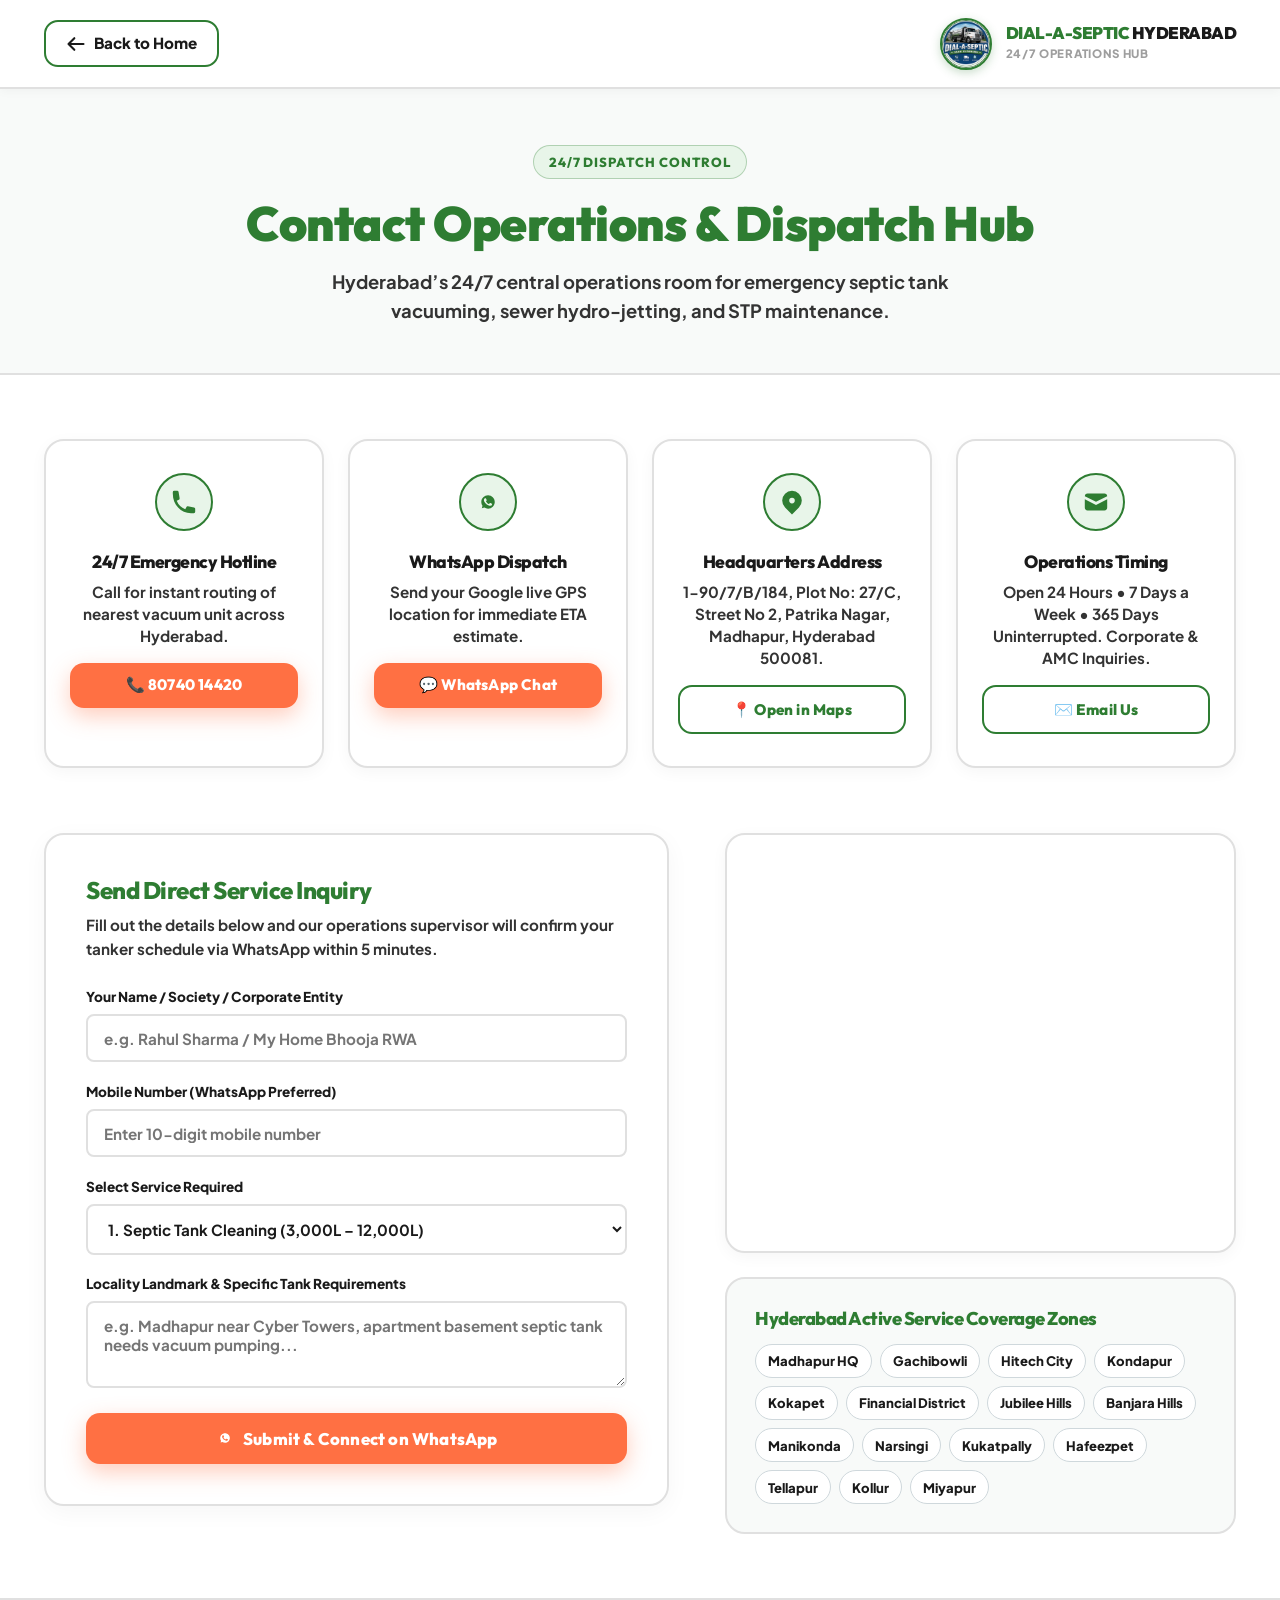
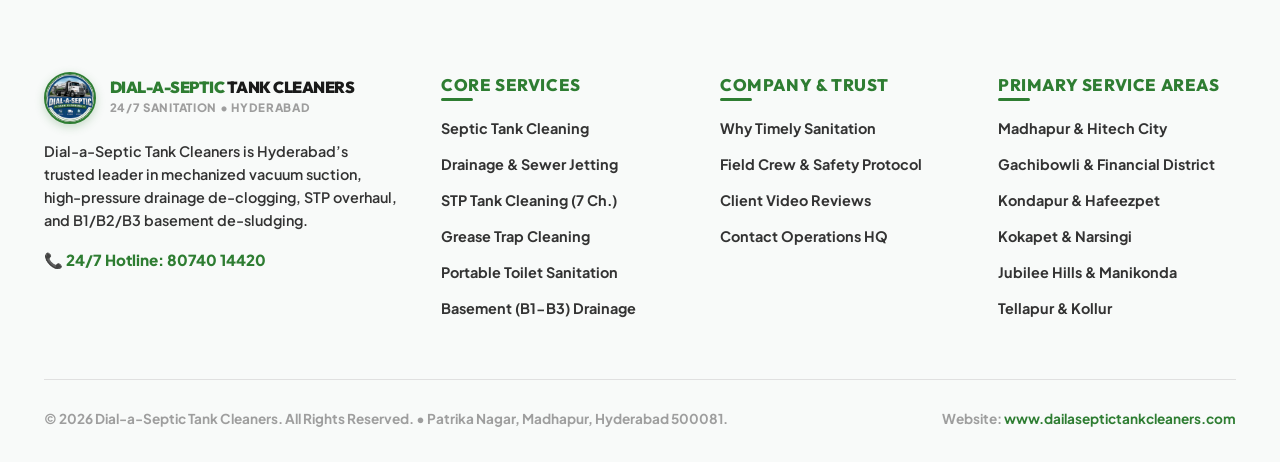
==== contact.html @ 6ccb5c6e "updated" ====
<!DOCTYPE html>
<html lang="en">

<head>
  <meta charset="UTF-8">
  <meta name="viewport" content="width=device-width, initial-scale=1.0">
  <title>Contact Us | Dial-a-Septic Tank Cleaners Hyderabad | 24/7 Emergency Dispatch</title>
  <meta name="description"
    content="Contact Dial-a-Septic Tank Cleaners 24/7 Dispatch Control in Madhapur, Hyderabad. Call 80740 14420 for immediate vacuum tanker routing within 30–45 mins.">
  <meta name="keywords"
    content="contact septic tank cleaning hyderabad, dial a septic madhapur phone, 24/7 drainage dispatch gachibowli">
  <meta name="author" content="Dial-a-Septic Tank Cleaners">

  <!-- Favicon -->
  <link rel="icon" type="image/png" href="assets/logo_web.png">

  <!-- Google Fonts: Outfit & Plus Jakarta Sans -->
  <link rel="preconnect" href="https://fonts.googleapis.com">
  <link rel="preconnect" href="https://fonts.gstatic.com" crossorigin>
  <link href="https://fonts.googleapis.com/css2?family=Outfit:wght@500;600;700;800;900&family=Plus+Jakarta+Sans:wght@500;600;700;800&display=swap" rel="stylesheet">

  <!-- CSS Stylesheet -->
  <link rel="stylesheet" href="styles.css">
</head>

<body>

  <!-- ==========================================================================
       TOP BAR WITH BACK BUTTON (NO NAVBAR)
       ========================================================================== -->
  <header class="contact-top-bar">
    <div class="contact-top-container">
      <a href="index.html" class="btn-back-home">
        <svg width="20" height="20" fill="none" stroke="currentColor" stroke-width="2.5" viewBox="0 0 24 24">
          <path stroke-linecap="round" stroke-linejoin="round" d="M10 19l-7-7m0 0l7-7m-7 7h18"></path>
        </svg>
        Back to Home
      </a>

      <a href="index.html" class="brand-logo">
        <img src="assets/logo_web.png" alt="Dial-a-Septic Logo" class="brand-logo-img">
        <div class="logo-text-col">
          <span class="logo-main-title" style="font-size: 1.05rem;">DIAL-A-SEPTIC <span>HYDERABAD</span></span>
          <span class="logo-subtitle">24/7 Operations Hub</span>
        </div>
      </a>
    </div>
  </header>

  <!-- ==========================================================================
       CONTACT HERO BANNER (Light White Clean Aesthetic - NO BLUE)
       ========================================================================== -->
  <div class="contact-hero-banner">
    <div class="container">
      <span class="section-tag">24/7 Dispatch Control</span>
      <h1 class="contact-hero-title">Contact Operations &amp; Dispatch Hub</h1>
      <p class="contact-hero-sub">
        Hyderabad’s 24/7 central operations room for emergency septic tank vacuuming, sewer hydro-jetting, and STP maintenance.
      </p>
    </div>
  </div>

  <!-- ==========================================================================
       CONTACT MAIN CONTENT (Contact Data Inside)
       ========================================================================== -->
  <main class="contact-page-content">
    <div class="container">

      <!-- 4 High-Impact Quick Cards -->
      <div class="contact-info-cards-grid reveal-stagger">
        <!-- Card 1: Phone -->
        <div class="contact-info-card reveal">
          <div class="contact-card-icon">
            <svg fill="currentColor" viewBox="0 0 20 20">
              <path
                d="M2 3a1 1 0 011-1h2.153a1 1 0 01.986.836l.74 4.435a1 1 0 01-.54 1.06l-1.548.773a11.037 11.037 0 006.105 6.105l.774-1.548a1 1 0 011.059-.54l4.435.74a1 1 0 01.836.986V17a1 1 0 01-1 1h-2C7.82 18 2 12.18 2 4V3z">
              </path>
            </svg>
          </div>
          <h3 class="contact-card-title">24/7 Emergency Hotline</h3>
          <p class="contact-card-detail">Call for instant routing of nearest vacuum unit across Hyderabad.</p>
          <a href="tel:8074014420" class="btn btn-primary" style="width: 100%; padding: 0.65rem 1rem;">
            📞 80740 14420
          </a>
        </div>

        <!-- Card 2: WhatsApp -->
        <div class="contact-info-card reveal">
          <div class="contact-card-icon">
            <svg fill="currentColor" viewBox="0 0 24 24">
              <path
                d="M12.031 6.172c-3.181 0-5.767 2.586-5.768 5.766-.001 1.298.38 2.27 1.019 3.287l-.582 2.128 2.182-.573c.978.58 1.911.928 3.145.929 3.178 0 5.767-2.587 5.768-5.766.001-3.187-2.575-5.77-5.764-5.771zm3.392 8.244c-.144.405-.837.774-1.17.824-.299.045-.677.063-1.092-.069-.252-.08-.575-.187-.988-.365-1.739-.751-2.874-2.502-2.961-2.617-.087-.116-.708-.94-.708-1.793s.448-1.273.607-1.446c.159-.173.346-.217.462-.217l.332.006c.106.005.249-.04.39.298.144.347.491 1.2.534 1.287.043.087.072.188.014.303-.058.116-.087.188-.173.289l-.26.302c-.087.087-.179.183-.077.359.101.173.45 0.742.965 1.202.662.591 1.221.774 1.394.86.173.086.275.072.376-.044.101-.116.433-.506.549-.679.116-.173.231-.145.39-.087s1.011.477 1.184.564.289.13.332.202c.044.072.044.419-.1.824z" />
            </svg>
          </div>
          <h3 class="contact-card-title">WhatsApp Dispatch</h3>
          <p class="contact-card-detail">Send your Google live GPS location for immediate ETA estimate.</p>
          <a href="https://wa.me/918074014420?text=Hello%20Dial-a-Septic!%20I%20need%20immediate%20tanker%20service." target="_blank" class="btn btn-whatsapp" style="width: 100%; padding: 0.65rem 1rem;">
            💬 WhatsApp Chat
          </a>
        </div>

        <!-- Card 3: Address -->
        <div class="contact-info-card reveal">
          <div class="contact-card-icon">
            <svg fill="currentColor" viewBox="0 0 20 20">
              <path fill-rule="evenodd"
                d="M5.05 4.05a7 7 0 119.9 9.9L10 18.9l-4.95-4.95a7 7 0 010-9.9zM10 11a2 2 0 100-4 2 2 0 000 4z"
                clip-rule="evenodd"></path>
            </svg>
          </div>
          <h3 class="contact-card-title">Headquarters Address</h3>
          <p class="contact-card-detail">
            1-90/7/B/184, Plot No: 27/C, Street No 2, Patrika Nagar, Madhapur, Hyderabad 500081.
          </p>
          <a href="https://maps.google.com/?q=Patrika+Nagar+Madhapur+Hyderabad" target="_blank" class="btn btn-outline" style="width: 100%; padding: 0.65rem 1rem;">
            📍 Open in Maps
          </a>
        </div>

        <!-- Card 4: Email & Hours -->
        <div class="contact-info-card reveal">
          <div class="contact-card-icon">
            <svg fill="currentColor" viewBox="0 0 20 20">
              <path d="M2.003 5.884L10 9.882l7.997-3.998A2 2 0 0016 4H4a2 2 0 00-1.997 1.884z"></path>
              <path d="M18 8.118l-8 4-8-4V14a2 2 0 002 2h12a2 2 0 002-2V8.118z"></path>
            </svg>
          </div>
          <h3 class="contact-card-title">Operations Timing</h3>
          <p class="contact-card-detail">
            Open 24 Hours • 7 Days a Week • 365 Days Uninterrupted. Corporate &amp; AMC Inquiries.
          </p>
          <a href="mailto:dailaseptictankcleaners@gmail.com" class="btn btn-outline" style="width: 100%; padding: 0.65rem 1rem;">
            ✉️ Email Us
          </a>
        </div>
      </div>

      <!-- Main Form & Map Grid -->
      <div class="contact-main-grid">
        <!-- Inquiry Form -->
        <div class="contact-form-card reveal-left">
          <h3>Send Direct Service Inquiry</h3>
          <p>Fill out the details below and our operations supervisor will confirm your tanker schedule via WhatsApp within 5 minutes.</p>

          <form id="mainContactForm">
            <div class="form-group">
              <label class="form-label" for="contactName">Your Name / Society / Corporate Entity</label>
              <input type="text" class="form-control" id="contactName" placeholder="e.g. Rahul Sharma / My Home Bhooja RWA" required>
            </div>

            <div class="form-group">
              <label class="form-label" for="contactPhone">Mobile Number (WhatsApp Preferred)</label>
              <input type="tel" class="form-control" id="contactPhone" placeholder="Enter 10-digit mobile number" pattern="[0-9]{10}" required>
            </div>

            <div class="form-group">
              <label class="form-label" for="contactService">Select Service Required</label>
              <select class="form-select" id="contactService" required>
                <option value="Septic Tank Cleaning">1. Septic Tank Cleaning (3,000L – 12,000L)</option>
                <option value="Drainage Cleaning">2. Drainage Cleaning &amp; 250-Bar Sewer Jetting</option>
                <option value="STP Tank Cleaning">3. STP Tank Cleaning (7 Chambers Inspection)</option>
                <option value="Grease Trap Cleaning">4. Grease Trap &amp; Commercial Kitchen Drain</option>
                <option value="Portable Toilet Cleaning">5. Portable Toilet Sanitation</option>
                <option value="Basement Drainage Cleaning">6. Basement Drainage (B1/B2/B3 Low Clearance)</option>
              </select>
            </div>

            <div class="form-group">
              <label class="form-label" for="contactNotes">Locality Landmark &amp; Specific Tank Requirements</label>
              <textarea class="form-control" id="contactNotes" rows="3" placeholder="e.g. Madhapur near Cyber Towers, apartment basement septic tank needs vacuum pumping..."></textarea>
            </div>

            <button type="submit" class="btn btn-whatsapp" style="width: 100%; padding: 0.95rem; font-size: 1.05rem;">
              <svg width="20" height="20" fill="currentColor" viewBox="0 0 24 24">
                <path
                  d="M12.031 6.172c-3.181 0-5.767 2.586-5.768 5.766-.001 1.298.38 2.27 1.019 3.287l-.582 2.128 2.182-.573c.978.58 1.911.928 3.145.929 3.178 0 5.767-2.587 5.768-5.766.001-3.187-2.575-5.77-5.764-5.771zm3.392 8.244c-.144.405-.837.774-1.17.824-.299.045-.677.063-1.092-.069-.252-.08-.575-.187-.988-.365-1.739-.751-2.874-2.502-2.961-2.617-.087-.116-.708-.94-.708-1.793s.448-1.273.607-1.446c.159-.173.346-.217.462-.217l.332.006c.106.005.249-.04.39.298.144.347.491 1.2.534 1.287.043.087.072.188.014.303-.058.116-.087.188-.173.289l-.26.302c-.087.087-.179.183-.077.359.101.173.45 0.742.965 1.202.662.591 1.221.774 1.394.86.173.086.275.072.376-.044.101-.116.433-.506.549-.679.116-.173.231-.145.39-.087s1.011.477 1.184.564.289.13.332.202c.044.072.044.419-.1.824z" />
              </svg>
              Submit &amp; Connect on WhatsApp
            </button>
          </form>
        </div>

        <!-- Location Map & Active Coverage Zones -->
        <div class="reveal-right">
          <div class="map-container">
            <iframe
              src="https://www.google.com/maps/embed?pb=!1m18!1m12!1m3!1d15224.97500588636!2d78.37525381831885!3d17.447983699042217!2m3!1f0!2f0!3f0!3m2!1i1024!2i768!4f13.1!3m3!1m2!1s0x3bcb93dc8c5d69df%3A0x19688ebb55786148!2sPatrika%20Nagar%2C%20Madhapur%2C%20Telangana%20500081!5e0!3m2!1sen!2sin!4v1700000000000!5m2!1sen!2sin"
              width="100%" height="100%" style="border:0;" allowfullscreen="" loading="lazy" referrerpolicy="no-referrer-when-downgrade">
            </iframe>
          </div>

          <div class="service-zones-card">
            <h4>Hyderabad Active Service Coverage Zones</h4>
            <div class="zones-pills">
              <span class="zone-pill">Madhapur HQ</span>
              <span class="zone-pill">Gachibowli</span>
              <span class="zone-pill">Hitech City</span>
              <span class="zone-pill">Kondapur</span>
              <span class="zone-pill">Kokapet</span>
              <span class="zone-pill">Financial District</span>
              <span class="zone-pill">Jubilee Hills</span>
              <span class="zone-pill">Banjara Hills</span>
              <span class="zone-pill">Manikonda</span>
              <span class="zone-pill">Narsingi</span>
              <span class="zone-pill">Kukatpally</span>
              <span class="zone-pill">Hafeezpet</span>
              <span class="zone-pill">Tellapur</span>
              <span class="zone-pill">Kollur</span>
              <span class="zone-pill">Miyapur</span>
            </div>
          </div>
        </div>
      </div>

    </div>
  </main>

  <!-- ==========================================================================
       SITE FOOTER (Light White Aesthetic)
       ========================================================================== -->
  <footer class="site-footer">
    <div class="container">
      <div class="footer-grid reveal-stagger">
        <div class="footer-brand reveal">
          <div class="brand-logo">
            <img src="assets/logo_web.png" alt="Dial-a-Septic Logo" class="brand-logo-img">
            <div class="logo-text-col">
              <span class="logo-main-title" style="font-size: 1rem;">DIAL-A-SEPTIC <span>TANK CLEANERS</span></span>
              <span class="logo-subtitle">24/7 Sanitation • Hyderabad</span>
            </div>
          </div>
          <p>
            Dial-a-Septic Tank Cleaners is Hyderabad’s trusted leader in mechanized vacuum suction, high-pressure drainage de-clogging, STP overhaul, and B1/B2/B3 basement de-sludging.
          </p>
          <div style="font-size: 0.95rem; color: var(--primary-brand); font-weight: 800; margin-top: 0.75rem;">
            📞 24/7 Hotline: 80740 14420
          </div>
        </div>

        <div class="footer-col reveal">
          <h5>Core Services</h5>
          <ul class="footer-links">
            <li><a href="services.html">Septic Tank Cleaning</a></li>
            <li><a href="services.html">Drainage &amp; Sewer Jetting</a></li>
            <li><a href="services.html">STP Tank Cleaning (7 Ch.)</a></li>
            <li><a href="services.html">Grease Trap Cleaning</a></li>
            <li><a href="services.html">Portable Toilet Sanitation</a></li>
            <li><a href="services.html">Basement (B1-B3) Drainage</a></li>
          </ul>
        </div>

        <div class="footer-col reveal">
          <h5>Company &amp; Trust</h5>
          <ul class="footer-links">
            <li><a href="index.html#history">Why Timely Sanitation</a></li>
            <li><a href="index.html#about">Field Crew &amp; Safety Protocol</a></li>
            <li><a href="index.html#reviews">Client Video Reviews</a></li>
            <li><a href="contact.html">Contact Operations HQ</a></li>
          </ul>
        </div>

        <div class="footer-col reveal">
          <h5>Primary Service Areas</h5>
          <ul class="footer-links">
            <li><a href="contact.html">Madhapur &amp; Hitech City</a></li>
            <li><a href="contact.html">Gachibowli &amp; Financial District</a></li>
            <li><a href="contact.html">Kondapur &amp; Hafeezpet</a></li>
            <li><a href="contact.html">Kokapet &amp; Narsingi</a></li>
            <li><a href="contact.html">Jubilee Hills &amp; Manikonda</a></li>
            <li><a href="contact.html">Tellapur &amp; Kollur</a></li>
          </ul>
        </div>
      </div>

      <div class="footer-bottom">
        <div>
          © 2026 Dial-a-Septic Tank Cleaners. All Rights Reserved. • Patrika Nagar, Madhapur, Hyderabad 500081.
        </div>
        <div>
          Website: <a href="https://www.dailaseptictankcleaners.com"
            style="color: var(--primary-brand);">www.dailaseptictankcleaners.com</a>
        </div>
      </div>
    </div>
  </footer>

  <!-- Javascript -->
  <script src="app.js"></script>
</body>

</html>
---- styles.css ----
/* ==========================================================================
   DIAL-A-SEPTIC TANK CLEANERS - DESIGN SYSTEM & STYLESHEET
   Clean Light White Palette:
     Primary Brand:     #2E7D32 (Logo, headers, active accents)
     Clean Background:  #FFFFFF / #F8FAF9 (Page, navbar, cards, footer)
     Accent Highlight:  #FF7043 (Buttons, CTAs, action triggers)
     Supporting Neutral:#9E9E9E / #E0E0E0 (Borders, subtle labels)
     Text Dark:         #1A1A1A / #333333 (Ultra-crisp bold body text)
   Typography: Outfit (Headings & Accents) + Plus Jakarta Sans (Body & UI)
   Aesthetic: Ultra-Crisp, Modern Clean Light White, High-Impact Sanitation
   ========================================================================== */

@import url('https://fonts.googleapis.com/css2?family=Outfit:wght@500;600;700;800;900&family=Plus+Jakarta+Sans:wght@500;600;700;800&display=swap');

:root {
  /* Core Clean Light Palette - NO BLUES */
  --primary-brand: #2E7D32;
  /* Logo, headers, strong brand green */
  --primary-brand-dark: #1b5e20;
  --primary-brand-light: #E8F5E9;
  /* Light green tint for badges */

  --accent-highlight: #FF7043;
  /* Buttons, CTAs, highlight badges */
  --accent-highlight-hover: #F4511E;
  --accent-shadow: rgba(255, 112, 67, 0.35);

  --clean-bg: #FFFFFF;
  /* Page background */
  --clean-bg-soft: #F8FAF9;
  /* Soft section background */
  --clean-bg-subtle: #F1F5F2;
  /* Light neutral alternating section */
  --clean-card-bg: #FFFFFF;

  --neutral-border: #E0E0E0;
  /* Clean light borders */
  --supporting-neutral: #9E9E9E;
  /* Subtle labels, metadata */
  --neutral-dark: #1A1A1A;
  /* Crisp bold text */
  --neutral-medium: #333333;
  /* Secondary bold text */

  /* Fallback aliases - remapped away from blues */
  --navy-950: #FFFFFF;
  --navy-900: #F8FAF9;
  --navy-850: #FFFFFF;
  --navy-800: #F1F5F2;
  --navy-700: #E0E0E0;

  --cyan-400: #2E7D32;
  --cyan-500: #1b5e20;
  --cyan-bright: #2E7D32;

  --blue-500: #2E7D32;
  --blue-600: #1b5e20;
  --blue-glow: rgba(46, 125, 50, 0.15);

  --green-500: #2E7D32;
  --green-glow: rgba(46, 125, 50, 0.2);

  --amber-400: #FF7043;
  --amber-500: #F4511E;
  --amber-glow: rgba(255, 112, 67, 0.25);

  --slate-50: #1A1A1A;
  --slate-100: #1A1A1A;
  --slate-200: #333333;
  --slate-300: #424242;
  --slate-400: #616161;
  --slate-500: #9E9E9E;

  --white: #FFFFFF;
  --glass-bg: #FFFFFF;
  --glass-border: #E0E0E0;

  /* Typography - Premium Engineered Pairing */
  --font-heading: 'Outfit', -apple-system, BlinkMacSystemFont, 'Segoe UI', Roboto, sans-serif;
  --font-body: 'Plus Jakarta Sans', -apple-system, BlinkMacSystemFont, 'Segoe UI', Roboto, sans-serif;

  /* Layout */
  --max-width: 1240px;
  --radius-sm: 8px;
  --radius-md: 14px;
  --radius-lg: 20px;
  --radius-full: 9999px;

  /* Shadows */
  --shadow-sm: 0 4px 12px rgba(0, 0, 0, 0.05);
  --shadow-md: 0 8px 24px rgba(0, 0, 0, 0.07);
  --shadow-lg: 0 16px 40px rgba(0, 0, 0, 0.09);
  --shadow-accent: 0 8px 22px rgba(255, 112, 67, 0.35);
}

/* Global Reset */
*,
*::before,
*::after {
  box-sizing: border-box;
  margin: 0;
  padding: 0;
}

html {
  scroll-behavior: smooth;
  font-size: 16px;
}

body {
  font-family: var(--font-body);
  background-color: var(--clean-bg);
  color: var(--neutral-dark);
  line-height: 1.6;
  font-weight: 700;
  /* Bold text everywhere */
  overflow-x: hidden;
  -webkit-font-smoothing: antialiased;
}

/* Typography Defaults */
h1,
h2,
h3,
h4,
h5,
h6 {
  font-family: var(--font-heading);
  color: var(--primary-brand);
  line-height: 1.25;
  font-weight: 800;
  /* Strong bold headers */
  letter-spacing: -0.5px;
}

p {
  color: var(--neutral-medium);
  font-weight: 600;
  margin-bottom: 1rem;
}

strong,
b {
  font-weight: 800;
  color: var(--neutral-dark);
}

a {
  text-decoration: none;
  color: inherit;
  transition: all 0.2s ease;
}

button,
input,
select,
textarea {
  font-family: var(--font-body);
  border: none;
  outline: none;
}

button {
  cursor: pointer;
}

img {
  max-width: 100%;
  height: auto;
  display: block;
}

/* Container */
.container {
  width: 100%;
  max-width: var(--max-width);
  margin: 0 auto;
  padding: 0 1.5rem;
}

/* Section Header Typography */
.section-head {
  text-align: center;
  max-width: 750px;
  margin: 0 auto 3rem auto;
}

.section-tag {
  display: inline-block;
  font-family: var(--font-heading);
  font-size: 0.82rem;
  font-weight: 800;
  color: var(--primary-brand);
  background: var(--primary-brand-light);
  border: 1px solid rgba(46, 125, 50, 0.3);
  padding: 0.35rem 0.95rem;
  border-radius: var(--radius-full);
  text-transform: uppercase;
  letter-spacing: 0.85px;
  margin-bottom: 0.85rem;
}

.section-title {
  font-size: clamp(1.85rem, 3.5vw, 2.6rem);
  font-weight: 900;
  color: var(--primary-brand);
  margin-bottom: 0.75rem;
  line-height: 1.2;
}

.section-subtitle {
  font-size: 1.05rem;
  font-weight: 700;
  color: var(--neutral-medium);
  line-height: 1.5;
}

/* Section Dividers */
.section-divider {
  width: 100%;
  height: 2px;
  background: linear-gradient(90deg, transparent 0%, #E0E0E0 50%, transparent 100%);
  margin: 0 auto;
}

/* ==========================================================================
   NAVIGATION BAR (Light White Clean Aesthetic - NO BLUE)
   ========================================================================== */
.header-nav {
  position: sticky;
  top: 0;
  z-index: 1000;
  background: #FFFFFF;
  border-bottom: 2px solid var(--neutral-border);
  box-shadow: 0 2px 14px rgba(0, 0, 0, 0.05);
  transition: all 0.3s ease;
}

.header-nav.scrolled {
  background: #FFFFFF;
  box-shadow: 0 6px 20px rgba(0, 0, 0, 0.08);
}

.nav-container {
  display: flex;
  justify-content: space-between;
  align-items: center;
  padding: 0.85rem 1.5rem;
  max-width: var(--max-width);
  margin: 0 auto;
}

.brand-logo {
  display: flex;
  align-items: center;
  gap: 0.85rem;
  text-decoration: none;
}

.brand-logo-img {
  width: 52px;
  height: 52px;
  border-radius: 50%;
  object-fit: cover;
  box-shadow: 0 3px 10px rgba(46, 125, 50, 0.25);
  border: 2px solid var(--primary-brand);
  background: #FFFFFF;
  flex-shrink: 0;
  transition: transform 0.25s ease, box-shadow 0.25s ease;
}

.brand-logo:hover .brand-logo-img {
  transform: scale(1.06);
  box-shadow: 0 6px 16px rgba(46, 125, 50, 0.35);
}

.logo-icon-wrap {
  width: 44px;
  height: 44px;
  background: var(--primary-brand);
  border-radius: var(--radius-md);
  display: flex;
  align-items: center;
  justify-content: center;
  box-shadow: 0 4px 12px rgba(46, 125, 50, 0.3);
  flex-shrink: 0;
}

.logo-icon-wrap svg {
  width: 24px;
  height: 24px;
  color: #FFFFFF;
}

.logo-text-col {
  display: flex;
  flex-direction: column;
}

.logo-main-title {
  font-family: var(--font-heading);
  font-size: 1.15rem;
  font-weight: 900;
  letter-spacing: -0.5px;
  color: var(--primary-brand);
  line-height: 1.1;
}

.logo-main-title span {
  color: var(--neutral-dark);
}

.logo-subtitle {
  font-size: 0.72rem;
  color: var(--supporting-neutral);
  letter-spacing: 0.7px;
  text-transform: uppercase;
  font-weight: 800;
  margin-top: 2px;
}

.nav-menu {
  display: flex;
  align-items: center;
  gap: 1.5rem;
  list-style: none;
}

.nav-item a {
  color: var(--neutral-dark);
  font-weight: 800;
  font-size: 0.95rem;
  padding: 0.45rem 0.75rem;
  border-radius: var(--radius-sm);
  transition: all 0.2s ease;
}

.nav-item a:hover {
  color: var(--primary-brand);
  background: var(--primary-brand-light);
}

.nav-actions {
  display: flex;
  align-items: center;
  gap: 0.85rem;
}

.btn-nav-contact {
  background: var(--primary-brand);
  color: #FFFFFF !important;
  font-weight: 800;
  font-size: 0.88rem;
  padding: 0.55rem 1.1rem;
  border-radius: var(--radius-sm);
  border: none;
  transition: all 0.2s ease;
  box-shadow: 0 4px 12px rgba(46, 125, 50, 0.25);
}

.btn-nav-contact:hover {
  background: var(--primary-brand-dark);
  transform: translateY(-1px);
}

.mobile-toggle {
  display: none;
  background: transparent;
  color: var(--neutral-dark);
  padding: 0.5rem;
  border-radius: var(--radius-sm);
}

.mobile-toggle svg {
  width: 28px;
  height: 28px;
}

/* ==========================================================================
   BUTTONS & CTAs (Accent Highlight #FF7043)
   ========================================================================== */
.btn {
  display: inline-flex;
  align-items: center;
  justify-content: center;
  gap: 0.5rem;
  padding: 0.75rem 1.4rem;
  font-family: var(--font-heading);
  font-weight: 800;
  font-size: 0.95rem;
  letter-spacing: 0.2px;
  border-radius: var(--radius-md);
  transition: all 0.25s cubic-bezier(0.16, 1, 0.3, 1);
  text-align: center;
  cursor: pointer;
}

.btn-primary,
.btn-accent {
  background: var(--accent-highlight);
  color: #FFFFFF;
  box-shadow: var(--shadow-accent);
  border: none;
}

.btn-primary:hover,
.btn-accent:hover {
  background: var(--accent-highlight-hover);
  transform: translateY(-2px);
  box-shadow: 0 10px 25px rgba(255, 112, 67, 0.5);
  color: #FFFFFF;
}

.btn-whatsapp {
  background: var(--accent-highlight);
  color: #FFFFFF;
  box-shadow: var(--shadow-accent);
}

.btn-whatsapp:hover {
  background: var(--accent-highlight-hover);
  transform: translateY(-2px);
  box-shadow: 0 10px 25px rgba(255, 112, 67, 0.5);
  color: #FFFFFF;
}

.btn-outline {
  background: #FFFFFF;
  border: 2px solid var(--primary-brand);
  color: var(--primary-brand);
  font-weight: 800;
}

.btn-outline:hover {
  background: var(--primary-brand);
  color: #FFFFFF;
  transform: translateY(-2px);
}

.btn-outline-white {
  background: rgba(255, 255, 255, 0.92);
  border: 2px solid var(--primary-brand);
  color: var(--primary-brand);
  font-weight: 800;
  box-shadow: 0 4px 14px rgba(0, 0, 0, 0.08);
}

.btn-outline-white:hover {
  background: var(--primary-brand);
  color: #FFFFFF;
  transform: translateY(-2px);
}

/* ==========================================================================
   HERO SECTION (20s Video Background with Crisp Light White Contrast - NO BLUE)
   ========================================================================== */
.hero-video-section {
  position: relative;
  min-height: 85vh;
  display: flex;
  align-items: center;
  justify-content: center;
  overflow: hidden;
  background-color: #F8FAF9;
}

.hero-video-bg-wrap {
  position: absolute;
  top: 0;
  left: 0;
  width: 100%;
  height: 100%;
  z-index: 1;
  overflow: hidden;
}

.hero-video-bg-wrap video {
  width: 100%;
  height: 100%;
  object-fit: cover;
  object-position: center;
  filter: brightness(0.85) contrast(1.1);
}

.hero-video-overlay {
  position: absolute;
  top: 0;
  left: 0;
  width: 100%;
  height: 100%;
  background: linear-gradient(180deg, rgba(0, 0, 0, 0.35) 0%, rgba(0, 0, 0, 0.55) 100%);
  z-index: 2;
}

.hero-video-content {
  position: relative;
  z-index: 3;
  width: 100%;
  max-width: 950px;
  margin: 0 auto;
  text-align: center;
  padding: 4.5rem 1.5rem;
  color: #FFFFFF;
}

.hero-video-title {
  font-size: clamp(2.2rem, 5vw, 3.8rem);
  font-weight: 900;
  line-height: 1.15;
  color: #FFFFFF;
  margin-bottom: 1.25rem;
  text-shadow: 0 3px 14px rgba(0, 0, 0, 0.85);
}

.hero-video-title .brand-highlight {
  color: #4ade80;
  display: block;
  text-shadow: 0 3px 14px rgba(0, 0, 0, 0.85);
}

.hero-video-lead {
  font-size: clamp(1.1rem, 2vw, 1.35rem);
  font-weight: 700;
  color: #F9FAFB;
  max-width: 780px;
  margin: 0 auto 2.25rem auto;
  line-height: 1.5;
  text-shadow: 0 2px 10px rgba(0, 0, 0, 0.85);
}

.hero-features-grid {
  display: grid;
  grid-template-columns: repeat(2, 1fr);
  gap: 0.95rem;
  max-width: 820px;
  margin: 0 auto 2.25rem auto;
  width: 100%;
}

@media (max-width: 680px) {
  .hero-features-grid {
    grid-template-columns: 1fr;
  }
}

.hero-feature-card {
  background: rgba(15, 25, 20, 0.72);
  border: 1.5px solid rgba(255, 255, 255, 0.22);
  border-radius: 12px;
  padding: 0.8rem 1.35rem;
  display: flex;
  align-items: center;
  gap: 0.9rem;
  backdrop-filter: blur(10px);
  -webkit-backdrop-filter: blur(10px);
  box-shadow: 0 4px 18px rgba(0, 0, 0, 0.4);
  transition: transform 0.25s ease, border-color 0.25s ease;
}

.hero-feature-card:hover {
  transform: translateY(-2px);
  border-color: rgba(74, 222, 128, 0.6);
}

.hero-feature-icon {
  width: 32px;
  height: 32px;
  border-radius: 50%;
  border: 1.5px solid #4ADE80;
  display: flex;
  align-items: center;
  justify-content: center;
  color: #4ADE80;
  flex-shrink: 0;
  font-size: 0.9rem;
}

.hero-feature-text {
  color: #FFFFFF;
  font-size: 1rem;
  font-weight: 700;
  letter-spacing: 0.2px;
}

.hero-video-actions {
  display: flex;
  flex-wrap: wrap;
  justify-content: center;
  gap: 1.15rem;
  align-items: center;
}

.btn-hero-call {
  display: inline-flex;
  align-items: center;
  justify-content: center;
  gap: 0.6rem;
  padding: 0.95rem 1.85rem;
  background: #FF6B35;
  color: #FFFFFF;
  border-radius: 10px;
  font-family: var(--font-heading);
  font-size: 1.05rem;
  font-weight: 800;
  letter-spacing: 0.2px;
  box-shadow: 0 6px 20px rgba(255, 107, 53, 0.45);
  transition: all 0.25s cubic-bezier(0.16, 1, 0.3, 1);
  text-decoration: none;
  border: none;
}

.btn-hero-call:hover {
  background: #E85924;
  transform: translateY(-3px);
  box-shadow: 0 10px 25px rgba(255, 107, 53, 0.6);
  color: #FFFFFF;
}

.btn-hero-services {
  display: inline-flex;
  align-items: center;
  justify-content: center;
  gap: 0.5rem;
  padding: 0.95rem 1.85rem;
  background: #2E7D32;
  color: #FFFFFF;
  border-radius: 10px;
  font-family: var(--font-heading);
  font-size: 1.05rem;
  font-weight: 800;
  letter-spacing: 0.2px;
  border: 2px solid #4ADE80;
  box-shadow: 0 6px 20px rgba(46, 125, 50, 0.4);
  transition: all 0.25s cubic-bezier(0.16, 1, 0.3, 1);
  text-decoration: none;
}

.btn-hero-services:hover {
  background: #1B5E20;
  border-color: #6EE7B7;
  transform: translateY(-3px);
  box-shadow: 0 10px 25px rgba(46, 125, 50, 0.6);
  color: #FFFFFF;
}

.btn-hero-services:hover {
  background: #F4FBF4;
  color: #143A18;
  transform: translateY(-3px);
  box-shadow: 0 10px 25px rgba(0, 0, 0, 0.3);
}

/* ==========================================================================
   STATS BAR (Clean Background with Bold Data)
   ========================================================================== */
.stats-section {
  background: #FFFFFF;
  border-bottom: 2px solid var(--neutral-border);
  padding: 2.75rem 0;
}

.stats-grid {
  display: grid;
  grid-template-columns: repeat(4, 1fr);
  gap: 2rem;
}

.stat-box {
  text-align: center;
  border-right: 2px solid var(--neutral-border);
  padding: 0.5rem 1rem;
}

.stat-box:last-child {
  border-right: none;
}

.stat-number {
  font-family: var(--font-heading);
  font-size: clamp(2rem, 3.5vw, 2.75rem);
  font-weight: 900;
  color: var(--primary-brand);
  line-height: 1.1;
  margin-bottom: 0.35rem;
}

.stat-label {
  font-size: 1rem;
  font-weight: 800;
  color: var(--neutral-dark);
  margin-bottom: 0.25rem;
}

.stat-sub {
  font-size: 0.85rem;
  font-weight: 700;
  color: var(--supporting-neutral);
}

/* ==========================================================================
   SERVICES SECTION (3-Column Vertical Cards Matching Screenshot with Clean Light White Palette)
   ========================================================================== */
.services-section {
  padding: 5rem 0;
  background: var(--clean-bg-soft);
  position: relative;
  border-bottom: 2px solid var(--neutral-border);
}

.services-grid {
  display: grid;
  grid-template-columns: repeat(3, 1fr);
  gap: 2rem;
}

.service-card {
  background: #FFFFFF;
  border: 2px solid var(--neutral-border);
  border-radius: var(--radius-lg);
  overflow: hidden;
  box-shadow: 0 4px 16px rgba(0, 0, 0, 0.05);
  display: flex;
  flex-direction: column;
  transition: transform 0.3s ease, box-shadow 0.3s ease, border-color 0.3s ease;
}

.service-card:hover {
  transform: translateY(-6px);
  box-shadow: 0 14px 32px rgba(46, 125, 50, 0.14);
  border-color: var(--primary-brand);
}

.service-card-media {
  position: relative;
  width: 100%;
  height: 215px;
  overflow: hidden;
  background: #F1F5F2;
}

.service-card-media img {
  width: 100%;
  height: 100%;
  object-fit: cover;
  transition: transform 0.4s ease;
}

.service-card:hover .service-card-media img {
  transform: scale(1.05);
}

.service-card-badge {
  position: absolute;
  bottom: 12px;
  left: 12px;
  background: rgba(0, 0, 0, 0.78);
  color: #FFFFFF;
  border: 1.5px solid rgba(74, 222, 128, 0.7);
  padding: 0.35rem 0.85rem;
  border-radius: var(--radius-full);
  font-size: 0.8rem;
  font-weight: 800;
  letter-spacing: 0.3px;
  backdrop-filter: blur(8px);
  box-shadow: 0 2px 8px rgba(0, 0, 0, 0.35);
}

.service-card-body {
  padding: 1.5rem;
  display: flex;
  flex-direction: column;
  flex-grow: 1;
}

.service-card-top-row {
  display: flex;
  align-items: center;
  justify-content: space-between;
  margin-bottom: 0.9rem;
}

.service-card-icon-box {
  width: 44px;
  height: 44px;
  border-radius: var(--radius-md);
  background: var(--primary-brand-light);
  color: var(--primary-brand);
  border: 1.5px solid rgba(46, 125, 50, 0.3);
  display: flex;
  align-items: center;
  justify-content: center;
  font-size: 1.25rem;
  flex-shrink: 0;
}

.service-card-num {
  font-family: var(--font-heading);
  font-size: 1.5rem;
  font-weight: 900;
  color: #D1D5DB;
  letter-spacing: -0.5px;
}

.service-card-title {
  font-family: var(--font-heading);
  font-size: 1.25rem;
  font-weight: 800;
  color: var(--neutral-dark);
  margin-bottom: 0.65rem;
  line-height: 1.3;
  min-height: 2.85rem;
}

.service-card-desc {
  font-size: 0.92rem;
  color: var(--neutral-medium);
  font-weight: 600;
  line-height: 1.55;
  margin-bottom: 1.25rem;
}

.service-card-points {
  list-style: none;
  padding: 0;
  margin: 0 0 1.5rem 0;
  display: flex;
  flex-direction: column;
  gap: 0.65rem;
  flex-grow: 1;
}

.service-card-point {
  display: flex;
  align-items: flex-start;
  gap: 0.55rem;
  font-size: 0.88rem;
  color: var(--neutral-dark);
  font-weight: 700;
  line-height: 1.45;
}

.service-card-point svg {
  width: 16px;
  height: 16px;
  color: var(--primary-brand);
  flex-shrink: 0;
  margin-top: 2px;
}

.service-card-btn {
  width: 100%;
  display: inline-flex;
  align-items: center;
  justify-content: center;
  gap: 0.5rem;
  padding: 0.8rem 1.2rem;
  background: var(--primary-brand);
  color: #FFFFFF;
  border-radius: var(--radius-md);
  font-family: var(--font-heading);
  font-size: 0.95rem;
  font-weight: 800;
  letter-spacing: 0.2px;
  box-shadow: 0 4px 14px rgba(46, 125, 50, 0.25);
  transition: all 0.25s ease;
  margin-top: auto;
  text-decoration: none;
}

.service-card-btn:hover {
  background: var(--primary-brand-dark);
  transform: translateY(-2px);
  box-shadow: 0 6px 18px rgba(46, 125, 50, 0.4);
}

@media (max-width: 1024px) {
  .services-grid {
    grid-template-columns: repeat(2, 1fr);
  }
}

@media (max-width: 768px) {
  .services-grid {
    grid-template-columns: 1fr;
  }
}

.services-horizontal-list {
  display: flex;
  flex-direction: column;
  gap: 2rem;
  max-width: 1100px;
  margin: 0 auto;
}

.service-horizontal-card {
  display: flex;
  background: #FFFFFF;
  border: 2px solid var(--neutral-border);
  border-radius: var(--radius-lg);
  overflow: hidden;
  box-shadow: 0 4px 16px rgba(0, 0, 0, 0.04);
  transition: all 0.3s ease;
  position: relative;
  align-items: stretch;
}

.service-horizontal-card:hover {
  border-color: var(--primary-brand);
  transform: translateY(-3px);
  box-shadow: 0 12px 28px rgba(46, 125, 50, 0.12);
}

/* EXACT 4:3 Image Ratio for All Service Cards Matching Service 2 */
.service-h-img {
  position: relative;
  width: 38%;
  min-width: 320px;
  max-width: 420px;
  aspect-ratio: 4 / 3;
  overflow: hidden;
  background: #F3F4F6;
  flex-shrink: 0;
}

.service-h-img img {
  width: 100%;
  height: 100%;
  object-fit: cover;
  object-position: center;
  display: block;
  transition: transform 0.4s ease;
}

.service-horizontal-card:hover .service-h-img img {
  transform: scale(1.05);
}

.service-h-badge {
  position: absolute;
  top: 1rem;
  left: 1rem;
  background: #FFFFFF;
  color: var(--primary-brand);
  font-size: 0.8rem;
  font-weight: 800;
  padding: 0.4rem 0.85rem;
  border-radius: var(--radius-full);
  border: 2px solid var(--primary-brand);
  box-shadow: 0 2px 8px rgba(0, 0, 0, 0.12);
  z-index: 2;
}

.service-h-content {
  width: 62%;
  padding: 1.75rem 2rem;
  display: flex;
  flex-direction: column;
  justify-content: space-between;
}

.service-h-header {
  display: flex;
  justify-content: space-between;
  align-items: flex-start;
  gap: 1rem;
  margin-bottom: 0.5rem;
}

.service-h-title {
  font-size: 1.35rem;
  font-weight: 900;
  color: var(--primary-brand);
  margin-bottom: 0.35rem;
}

.service-h-num {
  font-size: 1.1rem;
  font-weight: 900;
  color: var(--primary-brand);
  background: var(--primary-brand-light);
  border: 1px solid rgba(46, 125, 50, 0.25);
  width: 40px;
  height: 40px;
  border-radius: 50%;
  display: flex;
  align-items: center;
  justify-content: center;
  flex-shrink: 0;
}

.service-h-desc {
  font-size: 0.96rem;
  font-weight: 700;
  color: var(--neutral-medium);
  margin-bottom: 1.15rem;
  line-height: 1.5;
}

.service-h-pills {
  display: flex;
  flex-wrap: wrap;
  gap: 0.5rem;
  margin-bottom: 1.25rem;
}

.service-h-pill {
  display: inline-flex;
  align-items: center;
  gap: 0.4rem;
  background: var(--clean-bg-soft);
  border: 1.5px solid #CFD8DC;
  color: var(--neutral-dark);
  font-size: 0.85rem;
  font-weight: 800;
  padding: 0.4rem 0.8rem;
  border-radius: var(--radius-sm);
}

.service-h-pill strong {
  color: var(--primary-brand);
}

.service-h-footer {
  display: flex;
  justify-content: space-between;
  align-items: center;
  padding-top: 1.15rem;
  border-top: 2px solid #ECEFF1;
  margin-top: auto;
  gap: 1rem;
  flex-wrap: wrap;
}

.service-h-price-wrap {
  display: flex;
  flex-direction: column;
}

.service-h-price-label {
  font-size: 0.75rem;
  font-weight: 800;
  color: var(--supporting-neutral);
  text-transform: uppercase;
  letter-spacing: 0.5px;
}

.service-h-price-val {
  font-size: 1.3rem;
  font-weight: 900;
  color: var(--primary-brand);
}

.service-h-btn {
  background: var(--accent-highlight) !important;
  color: #FFFFFF !important;
  font-weight: 800 !important;
  padding: 0.7rem 1.5rem;
  font-size: 0.95rem;
  border-radius: var(--radius-md);
  box-shadow: 0 4px 14px var(--accent-shadow);
  text-decoration: none;
  display: inline-flex;
  align-items: center;
  gap: 0.5rem;
  transition: all 0.2s ease;
}

.service-h-btn:hover {
  background: var(--accent-highlight-hover) !important;
  transform: translateY(-2px);
  box-shadow: 0 8px 22px rgba(255, 112, 67, 0.55);
}

/* ==========================================================================
   WHY SEPTIC TANK & DRAIN CLEANING IS ESSENTIAL (Website Design System)
   ========================================================================== */
.history-section {
  padding: 5.5rem 0;
  background: var(--clean-bg);
  position: relative;
  border-top: 2px solid var(--neutral-border);
}

.why-essential-grid {
  display: grid;
  grid-template-columns: 1.05fr 0.95fr;
  gap: 2rem;
  align-items: stretch;
  max-width: 1100px;
  margin: 0 auto;
}

.why-card-features {
  background: #FFFFFF;
  border: 2px solid var(--neutral-border);
  border-radius: var(--radius-lg);
  padding: 2.25rem;
  display: flex;
  flex-direction: column;
  justify-content: space-between;
  gap: 1.25rem;
  box-shadow: 0 4px 16px rgba(0, 0, 0, 0.05);
  transition: border-color 0.3s ease, box-shadow 0.3s ease;
}

.why-card-features:hover {
  border-color: var(--primary-brand);
  box-shadow: 0 10px 26px rgba(46, 125, 50, 0.1);
}

.why-feature-row {
  display: flex;
  align-items: center;
  gap: 1.25rem;
  padding-bottom: 1.15rem;
  border-bottom: 1px solid #F1F5F2;
  transition: transform 0.2s ease;
}

.why-feature-row:last-child {
  padding-bottom: 0;
  border-bottom: none;
}

.why-feature-icon-wrap {
  width: 50px;
  height: 50px;
  border-radius: var(--radius-md);
  background: var(--primary-brand-light);
  border: 1.5px solid rgba(46, 125, 50, 0.25);
  display: flex;
  align-items: center;
  justify-content: center;
  flex-shrink: 0;
  color: var(--primary-brand);
  transition: transform 0.25s ease, background-color 0.25s ease;
}

.why-feature-row:hover .why-feature-icon-wrap {
  transform: scale(1.08);
  background: #DCF0DE;
}

.why-feature-content h4 {
  font-family: var(--font-heading);
  font-size: 1.18rem;
  font-weight: 800;
  color: var(--neutral-dark);
  margin-bottom: 0.25rem;
  line-height: 1.3;
}

.why-feature-content p {
  font-family: var(--font-body);
  font-size: 0.94rem;
  font-weight: 600;
  color: var(--neutral-medium);
  line-height: 1.45;
  margin: 0;
}

.why-visual-card {
  background: #FFFFFF;
  border: 2px solid var(--neutral-border);
  border-radius: var(--radius-lg);
  overflow: hidden;
  display: flex;
  flex-direction: column;
  box-shadow: 0 4px 16px rgba(0, 0, 0, 0.05);
  transition: transform 0.3s ease, box-shadow 0.3s ease, border-color 0.3s ease;
}

.why-visual-card:hover {
  transform: translateY(-4px);
  box-shadow: 0 14px 30px rgba(46, 125, 50, 0.12);
  border-color: var(--primary-brand);
}

.why-img-box {
  position: relative;
  width: 100%;
  height: 330px;
  overflow: hidden;
  background: var(--clean-bg-subtle);
}

.why-img-box img {
  width: 100%;
  height: 100%;
  object-fit: cover;
  object-position: center 60%;
  transition: transform 0.4s ease;
}

.why-visual-card:hover .why-img-box img {
  transform: scale(1.04);
}

.why-visual-caption {
  padding: 1.4rem 1.75rem;
  background: #FFFFFF;
  margin-top: auto;
  border-top: 1px solid #F1F5F2;
}

.why-visual-caption h4 {
  font-family: var(--font-heading);
  font-size: 1.25rem;
  font-weight: 800;
  color: var(--neutral-dark);
  margin-bottom: 0.25rem;
  line-height: 1.3;
}

.why-visual-caption p {
  font-family: var(--font-body);
  font-size: 0.95rem;
  font-weight: 700;
  color: var(--primary-brand);
  margin: 0;
}

@media (max-width: 860px) {
  .why-essential-grid {
    grid-template-columns: 1fr;
    max-width: 550px;
    margin: 0 auto;
  }

  .why-card-features {
    padding: 1.75rem 1.5rem;
  }

  .why-img-box {
    height: 280px;
  }
}

/* ==========================================================================
   ABOUT / TEAM CONTAINERS
   ========================================================================== */
.about-team-section {
  padding: 5rem 0;
  background: var(--clean-bg-soft);
  border-top: 1px solid var(--neutral-border);
}

.team-container-grid {
  display: grid;
  grid-template-columns: 1fr 1fr;
  gap: 2.5rem;
}

.team-html-container {
  background: #FFFFFF;
  border: 2px solid var(--neutral-border);
  border-radius: var(--radius-lg);
  overflow: hidden;
  box-shadow: 0 4px 16px rgba(0, 0, 0, 0.04);
  transition: all 0.3s ease;
}

.team-html-container:hover {
  border-color: var(--primary-brand);
  transform: translateY(-4px);
  box-shadow: 0 12px 28px rgba(46, 125, 50, 0.12);
}

.team-photo-wrap {
  width: 100%;
  height: 260px;
  position: relative;
  overflow: hidden;
}

.team-photo-wrap img {
  width: 100%;
  height: 100%;
  object-fit: cover;
}

.team-role-tag {
  position: absolute;
  bottom: 12px;
  left: 14px;
  background: #FFFFFF;
  color: var(--primary-brand);
  font-size: 0.8rem;
  font-weight: 800;
  padding: 0.35rem 0.85rem;
  border-radius: var(--radius-full);
  border: 2px solid var(--primary-brand);
}

.team-body {
  padding: 1.75rem 2rem;
}

.team-title {
  font-size: 1.3rem;
  font-weight: 800;
  color: var(--primary-brand);
  margin-bottom: 0.25rem;
}

.team-subtitle {
  font-size: 0.85rem;
  font-weight: 800;
  color: var(--supporting-neutral);
  margin-bottom: 1rem;
}

.team-desc {
  font-size: 0.95rem;
  font-weight: 600;
  color: var(--neutral-medium);
  margin-bottom: 1.25rem;
  line-height: 1.5;
}

.team-checklist {
  list-style: none;
}

.team-checklist li {
  display: flex;
  align-items: center;
  gap: 0.6rem;
  font-size: 0.9rem;
  font-weight: 700;
  color: var(--neutral-dark);
  margin-bottom: 0.6rem;
}

.team-checklist li svg {
  width: 18px;
  height: 18px;
  color: var(--primary-brand);
  flex-shrink: 0;
}

/* ==========================================================================
   CLIENT REVIEWS / TESTIMONIALS
   ========================================================================== */
.video-reviews-section {
  padding: 5rem 0;
  background: #FFFFFF;
  border-top: 1px solid var(--neutral-border);
}

.video-reviews-grid {
  display: grid;
  grid-template-columns: repeat(3, 1fr);
  gap: 2rem;
}

.video-review-card {
  background: #FFFFFF;
  border: 2px solid var(--neutral-border);
  border-radius: var(--radius-lg);
  overflow: hidden;
  box-shadow: 0 4px 16px rgba(0, 0, 0, 0.04);
  transition: all 0.3s ease;
  display: flex;
  flex-direction: column;
}

.video-review-card:hover {
  border-color: var(--primary-brand);
  transform: translateY(-4px);
  box-shadow: 0 12px 28px rgba(46, 125, 50, 0.15);
}

.video-clip-container {
  position: relative;
  width: 100%;
  height: 220px;
  background: #000;
}

.video-clip-container video {
  width: 100%;
  height: 100%;
  object-fit: cover;
}

.video-clip-container video::-webkit-media-controls-volume-slider,
.video-clip-container video::-webkit-media-controls-mute-button {
  display: none !important;
}

.video-review-body {
  padding: 1.5rem;
  display: flex;
  flex-direction: column;
  flex-grow: 1;
}

.review-stars-row {
  display: flex;
  align-items: center;
  justify-content: space-between;
  margin-bottom: 0.85rem;
}

.review-stars {
  color: #FFA000;
  font-size: 1.15rem;
  letter-spacing: 2px;
}

.review-verified-tag {
  font-size: 0.75rem;
  font-weight: 800;
  color: var(--primary-brand);
  background: var(--primary-brand-light);
  border: 1px solid rgba(46, 125, 50, 0.3);
  padding: 0.2rem 0.6rem;
  border-radius: var(--radius-full);
}

.review-text {
  font-size: 0.92rem;
  font-weight: 600;
  color: var(--neutral-medium);
  line-height: 1.55;
  margin-bottom: 1.25rem;
  flex-grow: 1;
}

.review-author-wrap {
  display: flex;
  align-items: center;
  gap: 0.75rem;
  padding-top: 1rem;
  border-top: 1px solid #ECEFF1;
}

.review-author-avatar {
  width: 42px;
  height: 42px;
  border-radius: 50%;
  background: var(--primary-brand);
  color: #FFFFFF;
  font-weight: 800;
  display: flex;
  align-items: center;
  justify-content: center;
}

.review-author-info h5 {
  font-size: 0.95rem;
  font-weight: 800;
  color: var(--neutral-dark);
  margin-bottom: 2px;
}

.review-author-info p {
  font-size: 0.8rem;
  font-weight: 700;
  color: var(--supporting-neutral);
  margin-bottom: 0;
}

/* ==========================================================================
   IMMEDIATE ACTION BOOKING CTA SECTION (Light White Aesthetic - NO BLUE)
   ========================================================================== */
.booking-cta-section {
  padding: 5.5rem 0;
  background: var(--clean-bg-soft);
  border-top: 2px solid var(--neutral-border);
  position: relative;
}

.booking-cta-grid {
  display: grid;
  grid-template-columns: 1.15fr 0.85fr;
  gap: 3.5rem;
  align-items: center;
  max-width: 1100px;
  margin: 0 auto;
}

.booking-cta-info h2 {
  font-size: clamp(2rem, 4vw, 2.75rem);
  font-weight: 900;
  color: var(--primary-brand);
  margin-bottom: 1rem;
  line-height: 1.2;
}

.booking-cta-info p {
  font-size: 1.1rem;
  font-weight: 700;
  color: var(--neutral-medium);
  margin-bottom: 1.75rem;
  line-height: 1.5;
}

.booking-hotline-banner {
  background: #FFFFFF;
  border: 2px solid var(--primary-brand);
  border-radius: var(--radius-md);
  padding: 1.25rem 1.5rem;
  display: flex;
  align-items: center;
  justify-content: space-between;
  margin-bottom: 1.5rem;
  box-shadow: 0 4px 15px rgba(46, 125, 50, 0.12);
}

.hotline-label {
  font-size: 0.82rem;
  font-weight: 800;
  color: var(--supporting-neutral);
  text-transform: uppercase;
}

.hotline-number {
  font-size: 1.45rem;
  font-weight: 900;
  color: var(--primary-brand);
}

/* Dispatch Form Card */
.dispatch-card {
  background: #FFFFFF;
  border: 2px solid var(--neutral-border);
  border-radius: var(--radius-lg);
  padding: 2.25rem;
  box-shadow: 0 10px 30px rgba(0, 0, 0, 0.06);
}

.dispatch-card-header {
  margin-bottom: 1.5rem;
}

.dispatch-card-badge {
  display: inline-block;
  background: rgba(255, 112, 67, 0.12);
  border: 1px solid var(--accent-highlight);
  color: var(--accent-highlight);
  font-size: 0.78rem;
  font-weight: 800;
  padding: 0.3rem 0.75rem;
  border-radius: var(--radius-full);
  margin-bottom: 0.5rem;
  text-transform: uppercase;
}

.dispatch-card-title {
  font-size: 1.45rem;
  font-weight: 900;
  color: var(--primary-brand);
  margin-bottom: 0.35rem;
}

.form-group {
  margin-bottom: 1.15rem;
}

.form-label {
  display: block;
  font-size: 0.85rem;
  font-weight: 800;
  color: var(--neutral-dark);
  margin-bottom: 0.4rem;
}

.form-control,
.form-select {
  width: 100%;
  padding: 0.8rem 1rem;
  font-family: var(--font-body);
  font-size: 0.95rem;
  font-weight: 700;
  color: var(--neutral-dark);
  background: #FFFFFF;
  border: 2px solid var(--neutral-border);
  border-radius: var(--radius-sm);
  transition: all 0.2s ease;
}

.form-control:focus,
.form-select:focus {
  border-color: var(--primary-brand);
  outline: none;
  box-shadow: 0 0 0 3px rgba(46, 125, 50, 0.15);
}

.dispatch-card-meta {
  display: flex;
  justify-content: space-between;
  margin-top: 1rem;
  font-size: 0.82rem;
  font-weight: 700;
  color: var(--supporting-neutral);
}

/* ==========================================================================
   DEDICATED CONTACT PAGE STYLES (No Navbar - Just Top Bar with Back Button)
   ========================================================================== */
.contact-top-bar,
.services-top-bar {
  background: #FFFFFF;
  border-bottom: 2px solid var(--neutral-border);
  padding: 1.1rem 0;
  position: sticky;
  top: 0;
  z-index: 1000;
  box-shadow: 0 2px 10px rgba(0, 0, 0, 0.04);
}

.contact-top-container,
.services-top-container {
  display: flex;
  justify-content: space-between;
  align-items: center;
  max-width: var(--max-width);
  margin: 0 auto;
  padding: 0 1.5rem;
}

.btn-back-home {
  display: inline-flex;
  align-items: center;
  gap: 0.5rem;
  background: #FFFFFF;
  color: var(--neutral-dark);
  font-weight: 800;
  font-size: 0.95rem;
  padding: 0.6rem 1.25rem;
  border: 2px solid var(--primary-brand);
  border-radius: var(--radius-md);
  transition: all 0.2s ease;
}

.btn-back-home:hover {
  background: var(--primary-brand);
  color: #FFFFFF;
  transform: translateX(-3px);
}

.contact-hero-banner,
.services-hero-banner {
  background: var(--clean-bg-soft);
  padding: 3.5rem 0 3rem 0;
  color: var(--neutral-dark);
  text-align: center;
  border-bottom: 2px solid var(--neutral-border);
}

.contact-hero-title,
.services-hero-title {
  font-size: clamp(2rem, 4.5vw, 3rem);
  font-weight: 900;
  color: var(--primary-brand);
  margin-bottom: 0.85rem;
}

.contact-hero-sub,
.services-hero-sub {
  font-size: 1.15rem;
  font-weight: 700;
  color: var(--neutral-medium);
  max-width: 680px;
  margin: 0 auto;
}

.contact-page-content {
  padding: 4rem 0;
  background: var(--clean-bg);
}

.contact-info-cards-grid {
  display: grid;
  grid-template-columns: repeat(4, 1fr);
  gap: 1.5rem;
  margin-bottom: 4rem;
}

.contact-info-card {
  background: #FFFFFF;
  border: 2px solid var(--neutral-border);
  border-radius: var(--radius-lg);
  padding: 2rem 1.5rem;
  text-align: center;
  box-shadow: 0 4px 16px rgba(0, 0, 0, 0.04);
  transition: all 0.25s ease;
}

.contact-info-card:hover {
  border-color: var(--primary-brand);
  transform: translateY(-4px);
  box-shadow: 0 12px 25px rgba(46, 125, 50, 0.12);
}

.contact-card-icon {
  width: 58px;
  height: 58px;
  background: var(--primary-brand-light);
  color: var(--primary-brand);
  border: 2px solid var(--primary-brand);
  border-radius: 50%;
  display: flex;
  align-items: center;
  justify-content: center;
  margin: 0 auto 1.25rem auto;
}

.contact-card-icon svg {
  width: 28px;
  height: 28px;
}

.contact-card-title {
  font-size: 1.1rem;
  font-weight: 800;
  color: var(--neutral-dark);
  margin-bottom: 0.5rem;
}

.contact-card-detail {
  font-size: 0.95rem;
  font-weight: 700;
  color: var(--neutral-medium);
  margin-bottom: 1rem;
  line-height: 1.45;
}

.contact-main-grid {
  display: grid;
  grid-template-columns: 1.1fr 0.9fr;
  gap: 3.5rem;
  align-items: start;
}

.contact-form-card {
  background: #FFFFFF;
  border: 2px solid var(--neutral-border);
  border-radius: var(--radius-lg);
  padding: 2.5rem;
  box-shadow: 0 6px 24px rgba(0, 0, 0, 0.04);
}

.contact-form-card h3 {
  font-size: 1.5rem;
  font-weight: 800;
  color: var(--primary-brand);
  margin-bottom: 0.5rem;
}

.contact-form-card p {
  font-size: 0.95rem;
  font-weight: 700;
  color: var(--neutral-medium);
  margin-bottom: 1.5rem;
}

.map-container {
  width: 100%;
  height: 420px;
  border-radius: var(--radius-lg);
  overflow: hidden;
  border: 2px solid var(--neutral-border);
  box-shadow: 0 4px 16px rgba(0, 0, 0, 0.04);
}

.map-container iframe {
  width: 100%;
  height: 100%;
  border: none;
}

.service-zones-card {
  background: var(--clean-bg-soft);
  border: 2px solid var(--neutral-border);
  border-radius: var(--radius-lg);
  padding: 1.75rem;
  margin-top: 1.5rem;
}

.service-zones-card h4 {
  font-size: 1.15rem;
  font-weight: 800;
  color: var(--primary-brand);
  margin-bottom: 0.85rem;
}

.zones-pills {
  display: flex;
  flex-wrap: wrap;
  gap: 0.5rem;
}

.zone-pill {
  background: #FFFFFF;
  border: 1.5px solid #CFD8DC;
  color: var(--neutral-dark);
  font-size: 0.82rem;
  font-weight: 800;
  padding: 0.35rem 0.75rem;
  border-radius: var(--radius-full);
}

/* ==========================================================================
   FOOTER (Light White Clean Aesthetic - NO BLUE)
   ========================================================================== */
.site-footer {
  background: var(--clean-bg-soft);
  color: var(--neutral-dark);
  border-top: 2px solid var(--neutral-border);
  padding: 4.5rem 0 2rem 0;
}

.footer-grid {
  display: grid;
  grid-template-columns: 1.5fr 1fr 1fr 1fr;
  gap: 2.5rem;
  margin-bottom: 3rem;
}

.footer-brand p {
  font-size: 0.9rem;
  font-weight: 600;
  color: var(--neutral-medium);
  margin-top: 1rem;
  line-height: 1.6;
}

.footer-col h5 {
  font-size: 1.05rem;
  font-weight: 800;
  color: var(--primary-brand);
  margin-bottom: 1.25rem;
  text-transform: uppercase;
  letter-spacing: 0.6px;
  position: relative;
  display: inline-block;
}

.footer-col h5::after {
  content: '';
  position: absolute;
  bottom: -6px;
  left: 0;
  width: 32px;
  height: 3px;
  background: var(--primary-brand);
  border-radius: 2px;
}

.footer-links {
  list-style: none;
}

.footer-links li {
  margin-bottom: 0.65rem;
}

.footer-links a {
  font-size: 0.9rem;
  font-weight: 700;
  color: var(--neutral-medium);
  transition: all 0.2s ease;
}

.footer-links a:hover {
  color: var(--primary-brand);
  padding-left: 5px;
}

.footer-bottom {
  border-top: 1px solid var(--neutral-border);
  padding-top: 1.75rem;
  display: flex;
  justify-content: space-between;
  align-items: center;
  flex-wrap: wrap;
  gap: 1rem;
  font-size: 0.85rem;
  font-weight: 700;
  color: var(--supporting-neutral);
}

.nav-item.mobile-only {
  display: none;
}

/* ==========================================================================
   STICKY FLOATING MOBILE EMERGENCY BAR (Disabled as per user request)
   ========================================================================== */
.sticky-mobile-bar {
  display: none !important;
  position: fixed;
  bottom: 0;
  left: 0;
  right: 0;
  background: #FFFFFF;
  border-top: 2px solid var(--primary-brand);
  padding: 0.65rem 1rem;
  z-index: 999;
  box-shadow: 0 -4px 18px rgba(0, 0, 0, 0.1);
}

.mobile-bar-actions {
  display: flex;
  gap: 0.75rem;
  max-width: 500px;
  margin: 0 auto;
}

.mobile-bar-btn {
  flex: 1;
  display: inline-flex;
  align-items: center;
  justify-content: center;
  gap: 0.45rem;
  padding: 0.75rem;
  font-weight: 800;
  font-size: 0.9rem;
  border-radius: var(--radius-md);
  text-decoration: none;
}

/* High-Performance Scroll Reveals */
.reveal {
  opacity: 0;
  transform: translateY(24px);
  transition: opacity 0.5s cubic-bezier(0.16, 1, 0.3, 1), transform 0.5s cubic-bezier(0.16, 1, 0.3, 1);
  will-change: opacity, transform;
}

.reveal-left {
  opacity: 0;
  transform: translateX(-28px);
  transition: opacity 0.55s cubic-bezier(0.16, 1, 0.3, 1), transform 0.55s cubic-bezier(0.16, 1, 0.3, 1);
  will-change: opacity, transform;
}

.reveal-right {
  opacity: 0;
  transform: translateX(28px);
  transition: opacity 0.55s cubic-bezier(0.16, 1, 0.3, 1), transform 0.55s cubic-bezier(0.16, 1, 0.3, 1);
  will-change: opacity, transform;
}

.reveal-scale {
  opacity: 0;
  transform: scale(0.92);
  transition: opacity 0.5s cubic-bezier(0.16, 1, 0.3, 1), transform 0.5s cubic-bezier(0.16, 1, 0.3, 1);
  will-change: opacity, transform;
}

.revealed {
  opacity: 1 !important;
  transform: translate(0, 0) scale(1) !important;
}

/* ==========================================================================
   RESPONSIVE MEDIA QUERIES
   ========================================================================== */
@media (max-width: 1024px) {
  .stats-grid {
    grid-template-columns: repeat(2, 1fr);
  }

  .stat-box:nth-child(2) {
    border-right: none;
  }

  .stat-box {
    border-bottom: 2px solid var(--neutral-border);
    padding-bottom: 1.5rem;
  }

  .stat-box:nth-child(3),
  .stat-box:nth-child(4) {
    border-bottom: none;
  }

  .video-reviews-grid {
    grid-template-columns: 1fr;
    max-width: 550px;
    margin: 0 auto;
  }

  .footer-grid {
    grid-template-columns: 1fr 1fr;
  }

  .contact-info-cards-grid {
    grid-template-columns: repeat(2, 1fr);
  }
}

@media (max-width: 820px) {
  .service-horizontal-card {
    flex-direction: column;
  }

  .service-h-img {
    width: 100%;
    min-width: 100%;
    max-width: 100%;
    aspect-ratio: 4 / 3;
    height: auto;
  }

  .service-h-content {
    width: 100%;
    padding: 1.5rem;
  }

  .history-grid,
  .team-container-grid,
  .booking-cta-grid,
  .contact-main-grid {
    grid-template-columns: 1fr;
    gap: 2.5rem;
  }

  .history-img-box {
    height: 280px;
  }
}

@media (max-width: 768px) {
  .nav-menu {
    position: fixed;
    top: 70px;
    left: 0;
    right: 0;
    background: #FFFFFF;
    flex-direction: column;
    padding: 2rem 1.5rem;
    gap: 1.25rem;
    border-bottom: 2px solid var(--neutral-border);
    transform: translateY(-120%);
    transition: transform 0.3s ease;
    box-shadow: 0 10px 25px rgba(0, 0, 0, 0.1);
  }

  .nav-menu.open {
    transform: translateY(0);
  }

  .mobile-toggle {
    display: block;
  }

  .nav-actions,
  .btn-nav-contact {
    display: none !important;
  }

  .nav-item.mobile-only {
    display: block;
  }

  .sticky-mobile-bar {
    display: none !important;
  }

  body {
    padding-bottom: 0 !important;
  }

  .hero-video-section {
    min-height: auto;
    padding: 3rem 0 3.5rem;
  }

  .hero-video-content {
    padding: 2.5rem 1rem;
  }

  .hero-video-title {
    font-size: clamp(1.8rem, 6vw, 2.8rem);
  }

  .hero-video-title .brand-highlight {
    font-size: clamp(1.5rem, 5.2vw, 2.4rem);
  }

  .hero-features-grid {
    grid-template-columns: 1fr;
    max-width: 440px;
    gap: 0.75rem;
    margin-bottom: 2rem;
  }

  .hero-feature-card {
    padding: 0.75rem 1.1rem;
    gap: 0.75rem;
  }

  .hero-feature-text {
    font-size: 0.95rem;
    white-space: normal;
  }

  .services-section {
    padding: 3.5rem 0;
  }

  .services-grid {
    grid-template-columns: 1fr;
    max-width: 460px;
    margin: 0 auto;
    gap: 1.75rem;
  }

  .service-card-media {
    height: auto;
    aspect-ratio: 16 / 10;
    min-height: 180px;
  }

  .service-card-body {
    padding: 1.25rem;
  }

  .quick-dispatch-form {
    grid-template-columns: 1fr;
  }

  .quick-dispatch-header {
    flex-direction: column;
    align-items: flex-start;
  }

  .stats-grid {
    grid-template-columns: 1fr;
  }

  .stat-box {
    border-right: none;
    border-bottom: 1.5px solid var(--neutral-border);
    padding: 1.25rem 0;
  }

  .stat-box:last-child {
    border-bottom: none;
  }

  .footer-grid {
    grid-template-columns: 1fr;
    gap: 2rem;
  }

  .contact-info-cards-grid {
    grid-template-columns: 1fr;
  }
}

@media (max-width: 520px) {
  .hero-video-actions {
    flex-direction: column;
    width: 100%;
    max-width: 340px;
    margin: 0 auto;
    gap: 0.75rem;
  }

  .btn-hero-call,
  .btn-hero-services {
    width: 100%;
    text-align: center;
    justify-content: center;
    padding: 0.85rem 1.25rem;
    font-size: 1rem;
    min-height: 48px;
  }

  .hero-feature-text {
    font-size: 0.9rem;
  }

  .container {
    padding: 0 1rem;
  }

  .section-head h2,
  .section-header h2 {
    font-size: 1.6rem;
  }

  .history-content h2 {
    font-size: 1.6rem;
  }
}

@media (max-width: 375px) {
  .brand-logo-img {
    width: 36px;
    height: 36px;
  }

  .logo-main-title {
    font-size: 0.95rem;
  }

  .logo-subtitle {
    font-size: 0.68rem;
  }

  .hero-feature-card {
    padding: 0.65rem 0.85rem;
  }

  .hero-feature-text {
    font-size: 0.85rem;
  }
}
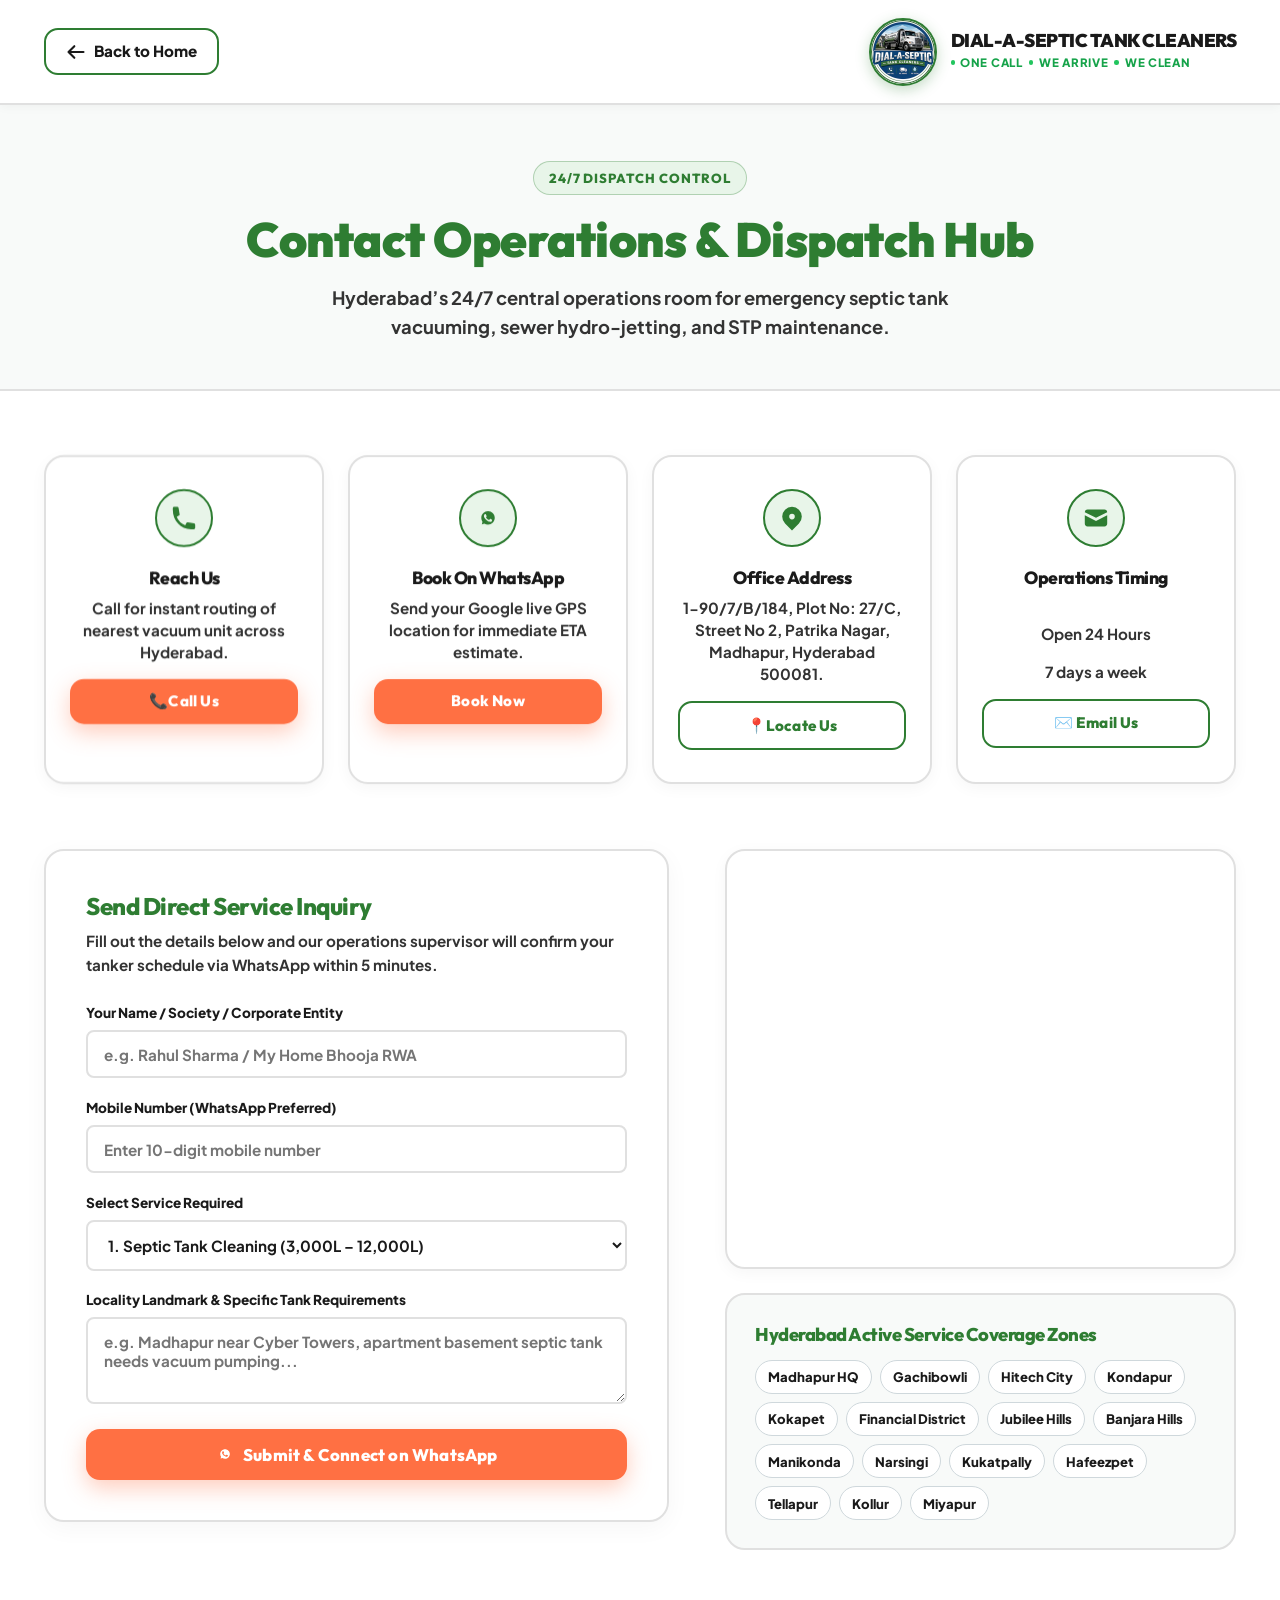
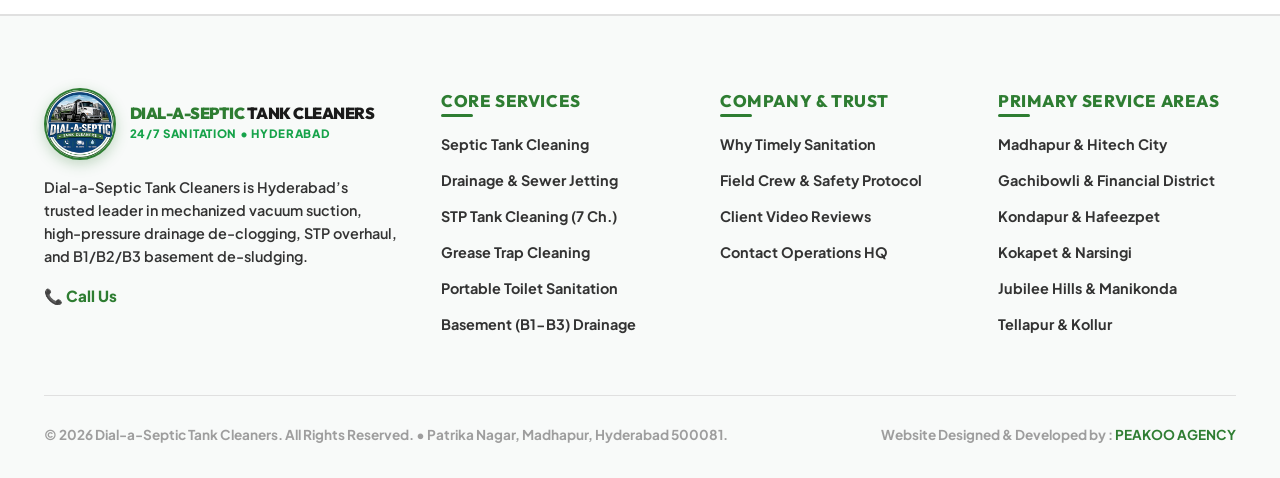
==== commit 266832a8: "updated Changes (Demo Ready)" ====
--- a/contact.html
+++ b/contact.html
@@ -17,7 +17,9 @@
   <!-- Google Fonts: Outfit & Plus Jakarta Sans -->
   <link rel="preconnect" href="https://fonts.googleapis.com">
   <link rel="preconnect" href="https://fonts.gstatic.com" crossorigin>
-  <link href="https://fonts.googleapis.com/css2?family=Outfit:wght@500;600;700;800;900&family=Plus+Jakarta+Sans:wght@500;600;700;800&display=swap" rel="stylesheet">
+  <link
+    href="https://fonts.googleapis.com/css2?family=Outfit:wght@500;600;700;800;900&family=Plus+Jakarta+Sans:wght@500;600;700;800&display=swap"
+    rel="stylesheet">
 
   <!-- CSS Stylesheet -->
   <link rel="stylesheet" href="styles.css">
@@ -40,8 +42,9 @@
       <a href="index.html" class="brand-logo">
         <img src="assets/logo_web.png" alt="Dial-a-Septic Logo" class="brand-logo-img">
         <div class="logo-text-col">
-          <span class="logo-main-title" style="font-size: 1.05rem;">DIAL-A-SEPTIC <span>HYDERABAD</span></span>
-          <span class="logo-subtitle">24/7 Operations Hub</span>
+          <span class="logo-main-title"><span>DIAL-A-SEPTIC TANK CLEANERS</span></span>
+          <span class="logo-subtitle"><span class="logo-dot"></span>One Call<span class="logo-dot"></span>We Arrive<span
+              class="logo-dot"></span>We Clean</span>
         </div>
       </a>
     </div>
@@ -55,7 +58,8 @@
       <span class="section-tag">24/7 Dispatch Control</span>
       <h1 class="contact-hero-title">Contact Operations &amp; Dispatch Hub</h1>
       <p class="contact-hero-sub">
-        Hyderabad’s 24/7 central operations room for emergency septic tank vacuuming, sewer hydro-jetting, and STP maintenance.
+        Hyderabad’s 24/7 central operations room for emergency septic tank vacuuming, sewer hydro-jetting, and STP
+        maintenance.
       </p>
     </div>
   </div>
@@ -77,10 +81,10 @@
               </path>
             </svg>
           </div>
-          <h3 class="contact-card-title">24/7 Emergency Hotline</h3>
+          <h3 class="contact-card-title">Reach Us</h3>
           <p class="contact-card-detail">Call for instant routing of nearest vacuum unit across Hyderabad.</p>
           <a href="tel:8074014420" class="btn btn-primary" style="width: 100%; padding: 0.65rem 1rem;">
-            📞 80740 14420
+            📞Call Us
           </a>
         </div>
 
@@ -92,10 +96,11 @@
                 d="M12.031 6.172c-3.181 0-5.767 2.586-5.768 5.766-.001 1.298.38 2.27 1.019 3.287l-.582 2.128 2.182-.573c.978.58 1.911.928 3.145.929 3.178 0 5.767-2.587 5.768-5.766.001-3.187-2.575-5.77-5.764-5.771zm3.392 8.244c-.144.405-.837.774-1.17.824-.299.045-.677.063-1.092-.069-.252-.08-.575-.187-.988-.365-1.739-.751-2.874-2.502-2.961-2.617-.087-.116-.708-.94-.708-1.793s.448-1.273.607-1.446c.159-.173.346-.217.462-.217l.332.006c.106.005.249-.04.39.298.144.347.491 1.2.534 1.287.043.087.072.188.014.303-.058.116-.087.188-.173.289l-.26.302c-.087.087-.179.183-.077.359.101.173.45 0.742.965 1.202.662.591 1.221.774 1.394.86.173.086.275.072.376-.044.101-.116.433-.506.549-.679.116-.173.231-.145.39-.087s1.011.477 1.184.564.289.13.332.202c.044.072.044.419-.1.824z" />
             </svg>
           </div>
-          <h3 class="contact-card-title">WhatsApp Dispatch</h3>
+          <h3 class="contact-card-title">Book On WhatsApp</h3>
           <p class="contact-card-detail">Send your Google live GPS location for immediate ETA estimate.</p>
-          <a href="https://wa.me/918074014420?text=Hello%20Dial-a-Septic!%20I%20need%20immediate%20tanker%20service." target="_blank" class="btn btn-whatsapp" style="width: 100%; padding: 0.65rem 1rem;">
-            💬 WhatsApp Chat
+          <a href="https://wa.me/918074014420?text=Hello%20Dial-a-Septic!%20I%20need%20immediate%20tanker%20service."
+            target="_blank" class="btn btn-whatsapp" style="width: 100%; padding: 0.65rem 1rem;">
+            Book Now
           </a>
         </div>
 
@@ -108,12 +113,13 @@
                 clip-rule="evenodd"></path>
             </svg>
           </div>
-          <h3 class="contact-card-title">Headquarters Address</h3>
+          <h3 class="contact-card-title">Office Address</h3>
           <p class="contact-card-detail">
             1-90/7/B/184, Plot No: 27/C, Street No 2, Patrika Nagar, Madhapur, Hyderabad 500081.
           </p>
-          <a href="https://maps.google.com/?q=Patrika+Nagar+Madhapur+Hyderabad" target="_blank" class="btn btn-outline" style="width: 100%; padding: 0.65rem 1rem;">
-            📍 Open in Maps
+          <a href="https://maps.google.com/?q=Patrika+Nagar+Madhapur+Hyderabad" target="_blank" class="btn btn-outline"
+            style="width: 100%; padding: 0.65rem 1rem;">
+            📍Locate Us
           </a>
         </div>
 
@@ -125,11 +131,15 @@
               <path d="M18 8.118l-8 4-8-4V14a2 2 0 002 2h12a2 2 0 002-2V8.118z"></path>
             </svg>
           </div>
-          <h3 class="contact-card-title">Operations Timing</h3>
+          <h3 class="contact-card-title">Operations Timing</h3> </br>
           <p class="contact-card-detail">
-            Open 24 Hours • 7 Days a Week • 365 Days Uninterrupted. Corporate &amp; AMC Inquiries.
+            Open 24 Hours
           </p>
-          <a href="mailto:dailaseptictankcleaners@gmail.com" class="btn btn-outline" style="width: 100%; padding: 0.65rem 1rem;">
+          <p class="contact-card-detail">
+            7 days a week
+          </p>
+          <a href="mailto:dailaseptictankcleaners@gmail.com" class="btn btn-outline"
+            style="width: 100%; padding: 0.65rem 1rem;">
             ✉️ Email Us
           </a>
         </div>
@@ -140,17 +150,20 @@
         <!-- Inquiry Form -->
         <div class="contact-form-card reveal-left">
           <h3>Send Direct Service Inquiry</h3>
-          <p>Fill out the details below and our operations supervisor will confirm your tanker schedule via WhatsApp within 5 minutes.</p>
+          <p>Fill out the details below and our operations supervisor will confirm your tanker schedule via WhatsApp
+            within 5 minutes.</p>
 
           <form id="mainContactForm">
             <div class="form-group">
               <label class="form-label" for="contactName">Your Name / Society / Corporate Entity</label>
-              <input type="text" class="form-control" id="contactName" placeholder="e.g. Rahul Sharma / My Home Bhooja RWA" required>
+              <input type="text" class="form-control" id="contactName"
+                placeholder="e.g. Rahul Sharma / My Home Bhooja RWA" required>
             </div>
 
             <div class="form-group">
               <label class="form-label" for="contactPhone">Mobile Number (WhatsApp Preferred)</label>
-              <input type="tel" class="form-control" id="contactPhone" placeholder="Enter 10-digit mobile number" pattern="[0-9]{10}" required>
+              <input type="tel" class="form-control" id="contactPhone" placeholder="Enter 10-digit mobile number"
+                pattern="[0-9]{10}" required>
             </div>
 
             <div class="form-group">
@@ -167,7 +180,8 @@
 
             <div class="form-group">
               <label class="form-label" for="contactNotes">Locality Landmark &amp; Specific Tank Requirements</label>
-              <textarea class="form-control" id="contactNotes" rows="3" placeholder="e.g. Madhapur near Cyber Towers, apartment basement septic tank needs vacuum pumping..."></textarea>
+              <textarea class="form-control" id="contactNotes" rows="3"
+                placeholder="e.g. Madhapur near Cyber Towers, apartment basement septic tank needs vacuum pumping..."></textarea>
             </div>
 
             <button type="submit" class="btn btn-whatsapp" style="width: 100%; padding: 0.95rem; font-size: 1.05rem;">
@@ -185,7 +199,8 @@
           <div class="map-container">
             <iframe
               src="https://www.google.com/maps/embed?pb=!1m18!1m12!1m3!1d15224.97500588636!2d78.37525381831885!3d17.447983699042217!2m3!1f0!2f0!3f0!3m2!1i1024!2i768!4f13.1!3m3!1m2!1s0x3bcb93dc8c5d69df%3A0x19688ebb55786148!2sPatrika%20Nagar%2C%20Madhapur%2C%20Telangana%20500081!5e0!3m2!1sen!2sin!4v1700000000000!5m2!1sen!2sin"
-              width="100%" height="100%" style="border:0;" allowfullscreen="" loading="lazy" referrerpolicy="no-referrer-when-downgrade">
+              width="100%" height="100%" style="border:0;" allowfullscreen="" loading="lazy"
+              referrerpolicy="no-referrer-when-downgrade">
             </iframe>
           </div>
 
@@ -230,10 +245,11 @@
             </div>
           </div>
           <p>
-            Dial-a-Septic Tank Cleaners is Hyderabad’s trusted leader in mechanized vacuum suction, high-pressure drainage de-clogging, STP overhaul, and B1/B2/B3 basement de-sludging.
+            Dial-a-Septic Tank Cleaners is Hyderabad’s trusted leader in mechanized vacuum suction, high-pressure
+            drainage de-clogging, STP overhaul, and B1/B2/B3 basement de-sludging.
           </p>
           <div style="font-size: 0.95rem; color: var(--primary-brand); font-weight: 800; margin-top: 0.75rem;">
-            📞 24/7 Hotline: 80740 14420
+            📞 Call Us
           </div>
         </div>
 
@@ -276,9 +292,9 @@
         <div>
           © 2026 Dial-a-Septic Tank Cleaners. All Rights Reserved. • Patrika Nagar, Madhapur, Hyderabad 500081.
         </div>
-        <div>
-          Website: <a href="https://www.dailaseptictankcleaners.com"
-            style="color: var(--primary-brand);">www.dailaseptictankcleaners.com</a>
+        <div style="text-align: center;">
+          Website Designed & Developed by : <a href="https://www.peakoo.agency"
+            style="color: var(--primary-brand);">PEAKOO AGENCY</a>
         </div>
       </div>
     </div>
@@ -288,4 +304,4 @@
   <script src="app.js"></script>
 </body>
 
-</html>
+</html>
--- a/styles.css
+++ b/styles.css
@@ -10,7 +10,7 @@
    Aesthetic: Ultra-Crisp, Modern Clean Light White, High-Impact Sanitation
    ========================================================================== */
 
-@import url('https://fonts.googleapis.com/css2?family=Outfit:wght@500;600;700;800;900&family=Plus+Jakarta+Sans:wght@500;600;700;800&display=swap');
+@import url('https://fonts.googleapis.com/css2?family=Oswald:wght@600;700;800&family=Outfit:wght@500;600;700;800;900&family=Plus+Jakarta+Sans:wght@500;600;700;800&display=swap');
 
 :root {
   /* Core Clean Light Palette - NO BLUES */
@@ -181,7 +181,8 @@
 /* Section Header Typography */
 .section-head {
   text-align: center;
-  max-width: 750px;
+  max-width: 1100px;
+  width: 100%;
   margin: 0 auto 3rem auto;
 }
 
@@ -201,11 +202,13 @@
 }
 
 .section-title {
-  font-size: clamp(1.85rem, 3.5vw, 2.6rem);
+  font-size: clamp(1.35rem, 2.2vw, 2.25rem);
   font-weight: 900;
   color: var(--primary-brand);
   margin-bottom: 0.75rem;
   line-height: 1.2;
+  white-space: nowrap;
+  letter-spacing: -0.3px;
 }
 
 .section-subtitle {
@@ -213,6 +216,9 @@
   font-weight: 700;
   color: var(--neutral-medium);
   line-height: 1.5;
+  max-width: 750px;
+  margin-left: auto;
+  margin-right: auto;
 }
 
 /* Section Dividers */
@@ -258,20 +264,25 @@
 }
 
 .brand-logo-img {
-  width: 52px;
-  height: 52px;
+  width: 68px;
+  height: 68px;
   border-radius: 50%;
   object-fit: cover;
-  box-shadow: 0 3px 10px rgba(46, 125, 50, 0.25);
-  border: 2px solid var(--primary-brand);
+  box-shadow: 0 4px 14px rgba(46, 125, 50, 0.28);
+  border: 2.5px solid var(--primary-brand);
   background: #FFFFFF;
   flex-shrink: 0;
   transition: transform 0.25s ease, box-shadow 0.25s ease;
 }
 
 .brand-logo:hover .brand-logo-img {
-  transform: scale(1.06);
-  box-shadow: 0 6px 16px rgba(46, 125, 50, 0.35);
+  transform: scale(1.08);
+  box-shadow: 0 6px 18px rgba(46, 125, 50, 0.38);
+}
+
+.site-footer .brand-logo-img {
+  width: 72px;
+  height: 72px;
 }
 
 .logo-icon-wrap {
@@ -312,11 +323,28 @@
 
 .logo-subtitle {
   font-size: 0.72rem;
-  color: var(--supporting-neutral);
+  color: #16a34a;
   letter-spacing: 0.7px;
   text-transform: uppercase;
   font-weight: 800;
   margin-top: 2px;
+  display: flex;
+  align-items: center;
+}
+
+.logo-dot {
+  display: inline-block;
+  width: 4.5px;
+  height: 4.5px;
+  background-color: #22c55e;
+  border-radius: 50%;
+  margin: 0 6px;
+  flex-shrink: 0;
+}
+
+.logo-dot:first-child {
+  margin-left: 0;
+  margin-right: 5px;
 }
 
 .nav-menu {
@@ -452,16 +480,16 @@
 }
 
 /* ==========================================================================
-   HERO SECTION (20s Video Background with Crisp Light White Contrast - NO BLUE)
+   HERO SECTION (High-Impact Modern Reference Style - Left Aligned)
    ========================================================================== */
 .hero-video-section {
   position: relative;
-  min-height: 85vh;
-  display: flex;
-  align-items: center;
-  justify-content: center;
+  min-height: 88vh;
+  display: flex;
+  align-items: center;
+  justify-content: flex-start;
   overflow: hidden;
-  background-color: #F8FAF9;
+  background-color: #0c1824;
 }
 
 .hero-video-bg-wrap {
@@ -479,7 +507,7 @@
   height: 100%;
   object-fit: cover;
   object-position: center;
-  filter: brightness(0.85) contrast(1.1);
+  filter: brightness(0.78) contrast(1.12);
 }
 
 .hero-video-overlay {
@@ -488,7 +516,7 @@
   left: 0;
   width: 100%;
   height: 100%;
-  background: linear-gradient(180deg, rgba(0, 0, 0, 0.35) 0%, rgba(0, 0, 0, 0.55) 100%);
+  background: linear-gradient(90deg, rgba(8, 22, 36, 0.94) 0%, rgba(8, 22, 36, 0.84) 48%, rgba(8, 22, 36, 0.52) 100%);
   z-index: 2;
 }
 
@@ -496,158 +524,188 @@
   position: relative;
   z-index: 3;
   width: 100%;
-  max-width: 950px;
+  max-width: var(--max-width);
   margin: 0 auto;
-  text-align: center;
-  padding: 4.5rem 1.5rem;
+  text-align: left;
+  padding: 2rem 1.5rem 2.5rem;
   color: #FFFFFF;
 }
 
+.hero-badge {
+  display: inline-flex;
+  align-items: center;
+  gap: 0.6rem;
+  padding: 0.38rem 1rem;
+  background: rgba(0, 190, 145, 0.12);
+  border: 1.5px solid rgba(0, 214, 150, 0.48);
+  border-radius: var(--radius-full);
+  margin-top: 0;
+  margin-bottom: 0.9rem;
+  backdrop-filter: blur(8px);
+  -webkit-backdrop-filter: blur(8px);
+}
+
+.hero-badge-dot {
+  width: 8px;
+  height: 8px;
+  border-radius: 50%;
+  background-color: #00e5a3;
+  box-shadow: 0 0 10px #00e5a3;
+  display: inline-block;
+}
+
+.hero-badge-text {
+  font-family: var(--font-heading);
+  font-size: 0.84rem;
+  font-weight: 800;
+  color: #00e5a3;
+  letter-spacing: 1.8px;
+  text-transform: uppercase;
+}
+
 .hero-video-title {
-  font-size: clamp(2.2rem, 5vw, 3.8rem);
-  font-weight: 900;
-  line-height: 1.15;
+  font-family: 'Oswald', var(--font-heading), sans-serif;
+  font-size: clamp(2.3rem, 5vw, 4.2rem);
+  font-weight: 700;
+  line-height: 1.12;
+  letter-spacing: 0.5px;
+  text-transform: uppercase;
   color: #FFFFFF;
-  margin-bottom: 1.25rem;
-  text-shadow: 0 3px 14px rgba(0, 0, 0, 0.85);
-}
-
-.hero-video-title .brand-highlight {
-  color: #4ade80;
-  display: block;
-  text-shadow: 0 3px 14px rgba(0, 0, 0, 0.85);
+  margin-bottom: 1.2rem;
+  max-width: 860px;
+  text-align: left;
+  text-shadow: 0 3px 18px rgba(0, 0, 0, 0.95);
 }
 
 .hero-video-lead {
-  font-size: clamp(1.1rem, 2vw, 1.35rem);
-  font-weight: 700;
-  color: #F9FAFB;
-  max-width: 780px;
-  margin: 0 auto 2.25rem auto;
-  line-height: 1.5;
-  text-shadow: 0 2px 10px rgba(0, 0, 0, 0.85);
-}
-
-.hero-features-grid {
-  display: grid;
-  grid-template-columns: repeat(2, 1fr);
-  gap: 0.95rem;
-  max-width: 820px;
-  margin: 0 auto 2.25rem auto;
-  width: 100%;
-}
-
-@media (max-width: 680px) {
-  .hero-features-grid {
-    grid-template-columns: 1fr;
-  }
-}
-
-.hero-feature-card {
-  background: rgba(15, 25, 20, 0.72);
-  border: 1.5px solid rgba(255, 255, 255, 0.22);
-  border-radius: 12px;
-  padding: 0.8rem 1.35rem;
-  display: flex;
-  align-items: center;
-  gap: 0.9rem;
-  backdrop-filter: blur(10px);
-  -webkit-backdrop-filter: blur(10px);
-  box-shadow: 0 4px 18px rgba(0, 0, 0, 0.4);
-  transition: transform 0.25s ease, border-color 0.25s ease;
-}
-
-.hero-feature-card:hover {
-  transform: translateY(-2px);
-  border-color: rgba(74, 222, 128, 0.6);
-}
-
-.hero-feature-icon {
-  width: 32px;
-  height: 32px;
-  border-radius: 50%;
-  border: 1.5px solid #4ADE80;
-  display: flex;
-  align-items: center;
-  justify-content: center;
-  color: #4ADE80;
-  flex-shrink: 0;
-  font-size: 0.9rem;
-}
-
-.hero-feature-text {
-  color: #FFFFFF;
-  font-size: 1rem;
-  font-weight: 700;
-  letter-spacing: 0.2px;
+  font-family: var(--font-body);
+  font-size: clamp(1.02rem, 1.8vw, 1.2rem);
+  font-weight: 500;
+  color: #CBD5E1;
+  max-width: 740px;
+  margin: 0 0 2rem 0;
+  line-height: 1.6;
+  text-align: left;
+  text-shadow: 0 2px 10px rgba(0, 0, 0, 0.9);
 }
 
 .hero-video-actions {
   display: flex;
   flex-wrap: wrap;
-  justify-content: center;
+  justify-content: flex-start;
   gap: 1.15rem;
   align-items: center;
+  margin-bottom: 2.25rem;
 }
 
 .btn-hero-call {
   display: inline-flex;
   align-items: center;
   justify-content: center;
-  gap: 0.6rem;
+  gap: 0.65rem;
   padding: 0.95rem 1.85rem;
-  background: #FF6B35;
+  background: #ea580c;
   color: #FFFFFF;
   border-radius: 10px;
   font-family: var(--font-heading);
   font-size: 1.05rem;
   font-weight: 800;
   letter-spacing: 0.2px;
-  box-shadow: 0 6px 20px rgba(255, 107, 53, 0.45);
+  box-shadow: 0 6px 20px rgba(234, 88, 12, 0.45);
   transition: all 0.25s cubic-bezier(0.16, 1, 0.3, 1);
   text-decoration: none;
   border: none;
 }
 
 .btn-hero-call:hover {
-  background: #E85924;
-  transform: translateY(-3px);
-  box-shadow: 0 10px 25px rgba(255, 107, 53, 0.6);
+  background: #c2410c;
+  transform: translateY(-2px);
+  box-shadow: 0 10px 25px rgba(234, 88, 12, 0.6);
   color: #FFFFFF;
 }
 
-.btn-hero-services {
+.btn-hero-services,
+.btn-hero-whatsapp {
   display: inline-flex;
   align-items: center;
   justify-content: center;
-  gap: 0.5rem;
+  gap: 0.65rem;
   padding: 0.95rem 1.85rem;
-  background: #2E7D32;
-  color: #FFFFFF;
+  background: #00d696;
+  color: #062b1e;
   border-radius: 10px;
   font-family: var(--font-heading);
   font-size: 1.05rem;
   font-weight: 800;
   letter-spacing: 0.2px;
-  border: 2px solid #4ADE80;
-  box-shadow: 0 6px 20px rgba(46, 125, 50, 0.4);
+  box-shadow: 0 6px 20px rgba(0, 214, 150, 0.35);
   transition: all 0.25s cubic-bezier(0.16, 1, 0.3, 1);
   text-decoration: none;
-}
-
-.btn-hero-services:hover {
-  background: #1B5E20;
-  border-color: #6EE7B7;
-  transform: translateY(-3px);
-  box-shadow: 0 10px 25px rgba(46, 125, 50, 0.6);
+  border: none;
+}
+
+.btn-hero-services:hover,
+.btn-hero-whatsapp:hover {
+  background: #00ba83;
+  transform: translateY(-2px);
+  box-shadow: 0 10px 25px rgba(0, 214, 150, 0.5);
+  color: #062b1e;
+}
+
+/* Horizontal features in a line with boxes */
+.hero-features-grid {
+  display: flex;
+  flex-direction: row;
+  align-items: center;
+  justify-content: flex-start;
+  flex-wrap: wrap;
+  gap: 1.15rem;
+  max-width: 100%;
+  margin: 0;
+  width: 100%;
+  padding-top: 0.5rem;
+  border-top: none;
+}
+
+.hero-feature-card {
+  background: rgba(12, 24, 34, 0.72);
+  border: 1px solid rgba(255, 255, 255, 0.18);
+  border-radius: 10px;
+  padding: 0.65rem 1.15rem;
+  display: inline-flex;
+  align-items: center;
+  gap: 0.65rem;
+  backdrop-filter: blur(12px);
+  -webkit-backdrop-filter: blur(12px);
+  box-shadow: 0 4px 16px rgba(0, 0, 0, 0.35);
+  transition: transform 0.25s ease, border-color 0.25s ease, background 0.25s ease;
+  white-space: nowrap;
+}
+
+.hero-feature-card:hover {
+  transform: translateY(-2px);
+  border-color: rgba(0, 214, 150, 0.55);
+  background: rgba(12, 24, 34, 0.9);
+}
+
+.hero-feature-icon {
+  width: 28px;
+  height: 28px;
+  border-radius: 50%;
+  border: 1.5px solid #00d696;
+  display: flex;
+  align-items: center;
+  justify-content: center;
+  color: #00d696;
+  flex-shrink: 0;
+  font-size: 0.85rem;
+}
+
+.hero-feature-text {
   color: #FFFFFF;
-}
-
-.btn-hero-services:hover {
-  background: #F4FBF4;
-  color: #143A18;
-  transform: translateY(-3px);
-  box-shadow: 0 10px 25px rgba(0, 0, 0, 0.3);
+  font-size: 0.95rem;
+  font-weight: 700;
+  letter-spacing: 0.2px;
 }
 
 /* ==========================================================================
@@ -2059,6 +2117,11 @@
     display: block;
   }
 
+  .brand-logo-img {
+    width: 58px;
+    height: 58px;
+  }
+
   .sticky-mobile-bar {
     display: none !important;
   }
@@ -2069,36 +2132,52 @@
 
   .hero-video-section {
     min-height: auto;
-    padding: 3rem 0 3.5rem;
+    padding: 3.5rem 0 3rem;
   }
 
   .hero-video-content {
-    padding: 2.5rem 1rem;
+    padding: 2rem 1.25rem;
+    text-align: left;
   }
 
   .hero-video-title {
-    font-size: clamp(1.8rem, 6vw, 2.8rem);
-  }
-
-  .hero-video-title .brand-highlight {
-    font-size: clamp(1.5rem, 5.2vw, 2.4rem);
+    font-size: clamp(2rem, 7vw, 3rem);
+    text-align: left;
+    line-height: 1.15;
+  }
+
+  .hero-video-lead {
+    text-align: left;
+    font-size: 1rem;
   }
 
   .hero-features-grid {
-    grid-template-columns: 1fr;
-    max-width: 440px;
+    display: flex;
+    flex-direction: row;
+    flex-wrap: wrap;
     gap: 0.75rem;
-    margin-bottom: 2rem;
+    max-width: 100%;
+    margin: 0;
+    padding-top: 0.5rem;
+    border-top: none;
   }
 
   .hero-feature-card {
-    padding: 0.75rem 1.1rem;
-    gap: 0.75rem;
+    padding: 0.55rem 0.95rem;
+    gap: 0.55rem;
   }
 
   .hero-feature-text {
-    font-size: 0.95rem;
+    font-size: 0.88rem;
     white-space: normal;
+  }
+
+  .section-head h2,
+  .section-header h2,
+  .section-title {
+    font-size: clamp(0.95rem, 3.2vw, 1.45rem);
+    white-space: nowrap;
+    letter-spacing: -0.3px;
   }
 
   .services-section {
@@ -2159,13 +2238,14 @@
   .hero-video-actions {
     flex-direction: column;
     width: 100%;
-    max-width: 340px;
-    margin: 0 auto;
+    max-width: 360px;
+    margin: 0 0 2rem 0;
     gap: 0.75rem;
   }
 
   .btn-hero-call,
-  .btn-hero-services {
+  .btn-hero-services,
+  .btn-hero-whatsapp {
     width: 100%;
     text-align: center;
     justify-content: center;
@@ -2183,19 +2263,30 @@
   }
 
   .section-head h2,
-  .section-header h2 {
-    font-size: 1.6rem;
+  .section-header h2,
+  .section-title {
+    font-size: clamp(0.76rem, 3.4vw, 1.05rem);
+    white-space: nowrap;
+    letter-spacing: -0.4px;
   }
 
   .history-content h2 {
-    font-size: 1.6rem;
+    font-size: 1.4rem;
   }
 }
 
 @media (max-width: 375px) {
   .brand-logo-img {
-    width: 36px;
-    height: 36px;
+    width: 48px;
+    height: 48px;
+  }
+
+  .section-head h2,
+  .section-header h2,
+  .section-title {
+    font-size: clamp(0.7rem, 3.2vw, 0.85rem);
+    white-space: nowrap;
+    letter-spacing: -0.5px;
   }
 
   .logo-main-title {
@@ -2213,4 +2304,194 @@
   .hero-feature-text {
     font-size: 0.85rem;
   }
+}
+
+/* ==========================================================================
+   WHO WE SERVE & LOCAL SERVICE AREAS SECTIONS (Services Page)
+   ========================================================================== */
+.section-tag-orange {
+  color: #EA580C;
+  background: #FFF7ED;
+  border: 1px solid rgba(234, 88, 12, 0.35);
+  display: inline-block;
+  font-family: var(--font-heading);
+  font-size: 0.82rem;
+  font-weight: 800;
+  padding: 0.35rem 0.95rem;
+  border-radius: var(--radius-full);
+  text-transform: uppercase;
+  letter-spacing: 0.85px;
+  margin-bottom: 0.85rem;
+}
+
+/* ==========================================================================
+   WHO WE SERVE SECTION (Website Design System)
+   ========================================================================== */
+.who-we-serve-section {
+  padding: 5rem 0;
+  background-color: var(--clean-bg-soft);
+  border-top: 1px solid var(--neutral-border);
+}
+
+.property-types-grid {
+  display: grid;
+  grid-template-columns: repeat(4, 1fr);
+  gap: 1.15rem;
+}
+
+.property-card {
+  background: var(--clean-bg);
+  border: 2px solid var(--neutral-border);
+  border-radius: var(--radius-md);
+  padding: 1rem 1.25rem;
+  display: flex;
+  align-items: center;
+  gap: 0.9rem;
+  box-shadow: 0 4px 14px rgba(0, 0, 0, 0.03);
+  transition: all 0.3s cubic-bezier(0.16, 1, 0.3, 1);
+}
+
+.property-card:hover {
+  transform: translateY(-3px);
+  border-color: var(--primary-brand);
+  box-shadow: 0 10px 24px rgba(46, 125, 50, 0.12);
+}
+
+.property-icon-box {
+  width: 36px;
+  height: 36px;
+  border-radius: var(--radius-sm);
+  background: var(--primary-brand-light);
+  color: var(--primary-brand);
+  display: flex;
+  align-items: center;
+  justify-content: center;
+  flex-shrink: 0;
+  transition: all 0.25s ease;
+}
+
+.property-card:hover .property-icon-box {
+  background: var(--primary-brand);
+  color: #FFFFFF;
+}
+
+.property-title {
+  font-family: var(--font-heading);
+  font-size: 0.96rem;
+  font-weight: 700;
+  color: var(--neutral-dark);
+}
+
+/* ==========================================================================
+   LOCAL SERVICE AREAS SECTION (Website Design System)
+   ========================================================================== */
+.local-areas-section {
+  padding: 5rem 0;
+  background-color: var(--clean-bg);
+  border-top: 1px solid var(--neutral-border);
+}
+
+.areas-pills-wrap {
+  display: flex;
+  flex-wrap: wrap;
+  gap: 0.85rem;
+  justify-content: center;
+  margin: 2.5rem 0 3.5rem 0;
+}
+
+.area-pill {
+  display: inline-flex;
+  align-items: center;
+  padding: 0.55rem 1.35rem;
+  background: var(--clean-bg-soft);
+  border: 1.5px solid var(--neutral-border);
+  border-radius: var(--radius-full);
+  font-family: var(--font-heading);
+  font-size: 0.92rem;
+  font-weight: 700;
+  color: var(--neutral-dark);
+  transition: all 0.25s cubic-bezier(0.16, 1, 0.3, 1);
+  cursor: default;
+}
+
+.area-pill:hover {
+  background: var(--primary-brand-light);
+  border-color: var(--primary-brand);
+  color: var(--primary-brand);
+  transform: translateY(-2px);
+  box-shadow: 0 4px 14px rgba(46, 125, 50, 0.15);
+}
+
+.area-check-callout {
+  background: var(--clean-bg-soft);
+  border: 2px solid var(--primary-brand);
+  border-radius: var(--radius-lg);
+  padding: 1.75rem 2.25rem;
+  display: flex;
+  align-items: center;
+  justify-content: space-between;
+  gap: 1.5rem;
+  flex-wrap: wrap;
+  box-shadow: var(--shadow-sm);
+}
+
+.area-callout-text {
+  font-family: var(--font-heading);
+  font-size: 1.1rem;
+  font-weight: 800;
+  color: var(--neutral-dark);
+  line-height: 1.4;
+  flex: 1;
+  min-width: 260px;
+}
+
+.area-callout-actions {
+  display: flex;
+  align-items: center;
+  gap: 1rem;
+  flex-wrap: wrap;
+}
+
+@media (max-width: 1024px) {
+  .property-types-grid {
+    grid-template-columns: repeat(3, 1fr);
+    gap: 1rem;
+  }
+}
+
+@media (max-width: 768px) {
+  .property-types-grid {
+    grid-template-columns: repeat(2, 1fr);
+    gap: 0.85rem;
+  }
+  .property-card {
+    padding: 0.85rem 1rem;
+  }
+  .area-check-callout {
+    flex-direction: column;
+    align-items: flex-start;
+    padding: 1.5rem;
+  }
+  .area-callout-actions {
+    width: 100%;
+  }
+  .area-callout-actions .btn {
+    flex: 1;
+    justify-content: center;
+    text-align: center;
+  }
+}
+
+@media (max-width: 480px) {
+  .property-types-grid {
+    grid-template-columns: 1fr;
+    gap: 0.65rem;
+  }
+  .area-callout-actions {
+    flex-direction: column;
+    width: 100%;
+  }
+  .area-callout-actions .btn {
+    width: 100%;
+  }
 }
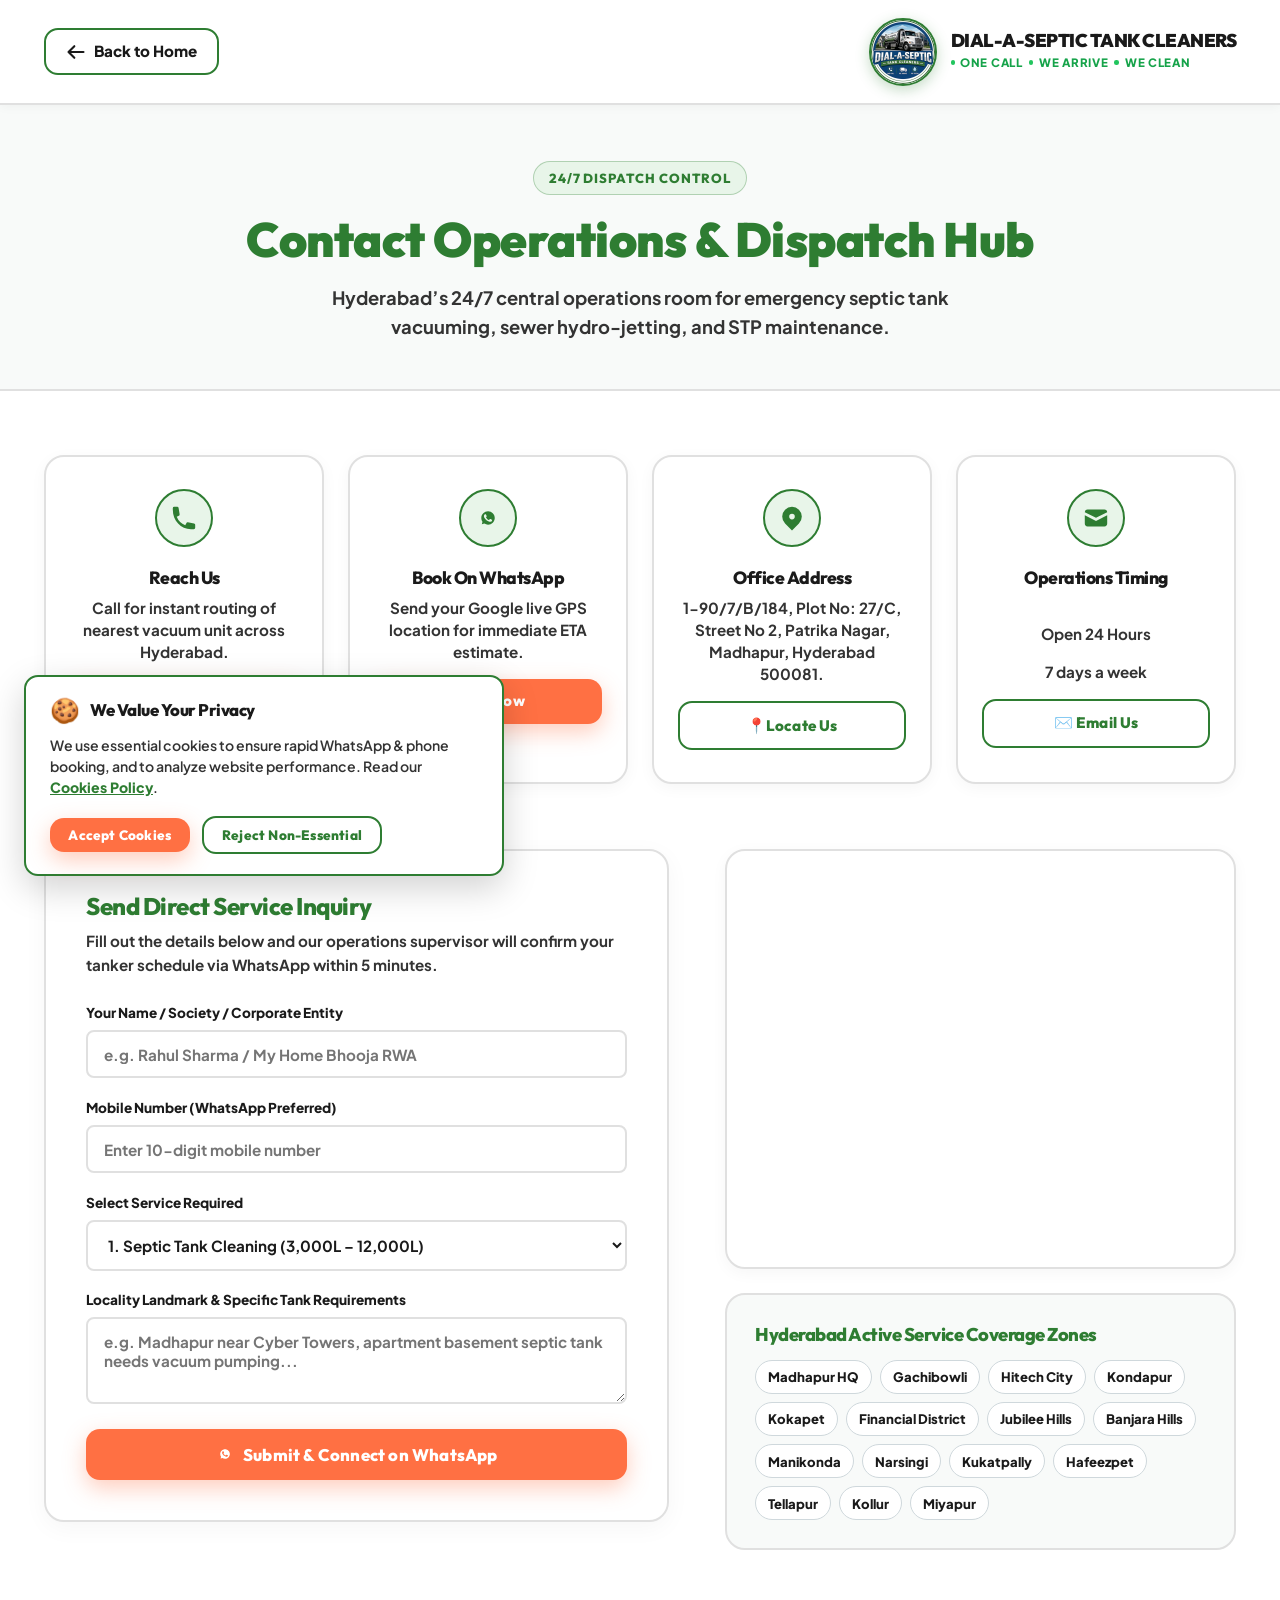
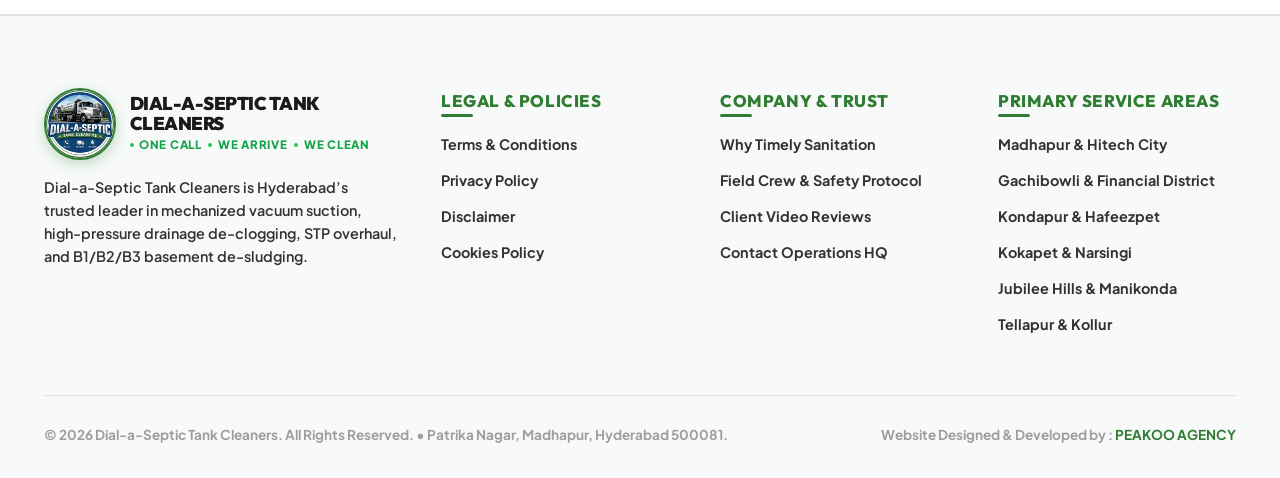
==== commit d3a0d87f: "updated new pages..(demo ready)" ====
--- a/contact.html
+++ b/contact.html
@@ -240,28 +240,25 @@
           <div class="brand-logo">
             <img src="assets/logo_web.png" alt="Dial-a-Septic Logo" class="brand-logo-img">
             <div class="logo-text-col">
-              <span class="logo-main-title" style="font-size: 1rem;">DIAL-A-SEPTIC <span>TANK CLEANERS</span></span>
-              <span class="logo-subtitle">24/7 Sanitation • Hyderabad</span>
+              <span class="logo-main-title"><span>DIAL-A-SEPTIC TANK CLEANERS</span></span>
+              <span class="logo-subtitle"><span class="logo-dot"></span>One Call<span class="logo-dot"></span>We
+                Arrive<span class="logo-dot"></span>We Clean</span>
             </div>
           </div>
           <p>
             Dial-a-Septic Tank Cleaners is Hyderabad’s trusted leader in mechanized vacuum suction, high-pressure
             drainage de-clogging, STP overhaul, and B1/B2/B3 basement de-sludging.
           </p>
-          <div style="font-size: 0.95rem; color: var(--primary-brand); font-weight: 800; margin-top: 0.75rem;">
-            📞 Call Us
-          </div>
+
         </div>
 
         <div class="footer-col reveal">
-          <h5>Core Services</h5>
+          <h5>Legal &amp; Policies</h5>
           <ul class="footer-links">
-            <li><a href="services.html">Septic Tank Cleaning</a></li>
-            <li><a href="services.html">Drainage &amp; Sewer Jetting</a></li>
-            <li><a href="services.html">STP Tank Cleaning (7 Ch.)</a></li>
-            <li><a href="services.html">Grease Trap Cleaning</a></li>
-            <li><a href="services.html">Portable Toilet Sanitation</a></li>
-            <li><a href="services.html">Basement (B1-B3) Drainage</a></li>
+            <li><a href="terms.html">Terms &amp; Conditions</a></li>
+            <li><a href="privacy-policy.html">Privacy Policy</a></li>
+            <li><a href="disclaimer.html">Disclaimer</a></li>
+            <li><a href="cookies.html">Cookies Policy</a></li>
           </ul>
         </div>
 
@@ -292,6 +289,7 @@
         <div>
           © 2026 Dial-a-Septic Tank Cleaners. All Rights Reserved. • Patrika Nagar, Madhapur, Hyderabad 500081.
         </div>
+
         <div style="text-align: center;">
           Website Designed & Developed by : <a href="https://www.peakoo.agency"
             style="color: var(--primary-brand);">PEAKOO AGENCY</a>
--- a/styles.css
+++ b/styles.css
@@ -1,2497 +1,3197 @@
-/* ==========================================================================
-   DIAL-A-SEPTIC TANK CLEANERS - DESIGN SYSTEM & STYLESHEET
-   Clean Light White Palette:
-     Primary Brand:     #2E7D32 (Logo, headers, active accents)
-     Clean Background:  #FFFFFF / #F8FAF9 (Page, navbar, cards, footer)
-     Accent Highlight:  #FF7043 (Buttons, CTAs, action triggers)
-     Supporting Neutral:#9E9E9E / #E0E0E0 (Borders, subtle labels)
-     Text Dark:         #1A1A1A / #333333 (Ultra-crisp bold body text)
-   Typography: Outfit (Headings & Accents) + Plus Jakarta Sans (Body & UI)
-   Aesthetic: Ultra-Crisp, Modern Clean Light White, High-Impact Sanitation
-   ========================================================================== */
-
-@import url('https://fonts.googleapis.com/css2?family=Oswald:wght@600;700;800&family=Outfit:wght@500;600;700;800;900&family=Plus+Jakarta+Sans:wght@500;600;700;800&display=swap');
-
-:root {
-  /* Core Clean Light Palette - NO BLUES */
-  --primary-brand: #2E7D32;
-  /* Logo, headers, strong brand green */
-  --primary-brand-dark: #1b5e20;
-  --primary-brand-light: #E8F5E9;
-  /* Light green tint for badges */
-
-  --accent-highlight: #FF7043;
-  /* Buttons, CTAs, highlight badges */
-  --accent-highlight-hover: #F4511E;
-  --accent-shadow: rgba(255, 112, 67, 0.35);
-
-  --clean-bg: #FFFFFF;
-  /* Page background */
-  --clean-bg-soft: #F8FAF9;
-  /* Soft section background */
-  --clean-bg-subtle: #F1F5F2;
-  /* Light neutral alternating section */
-  --clean-card-bg: #FFFFFF;
-
-  --neutral-border: #E0E0E0;
-  /* Clean light borders */
-  --supporting-neutral: #9E9E9E;
-  /* Subtle labels, metadata */
-  --neutral-dark: #1A1A1A;
-  /* Crisp bold text */
-  --neutral-medium: #333333;
-  /* Secondary bold text */
-
-  /* Fallback aliases - remapped away from blues */
-  --navy-950: #FFFFFF;
-  --navy-900: #F8FAF9;
-  --navy-850: #FFFFFF;
-  --navy-800: #F1F5F2;
-  --navy-700: #E0E0E0;
-
-  --cyan-400: #2E7D32;
-  --cyan-500: #1b5e20;
-  --cyan-bright: #2E7D32;
-
-  --blue-500: #2E7D32;
-  --blue-600: #1b5e20;
-  --blue-glow: rgba(46, 125, 50, 0.15);
-
-  --green-500: #2E7D32;
-  --green-glow: rgba(46, 125, 50, 0.2);
-
-  --amber-400: #FF7043;
-  --amber-500: #F4511E;
-  --amber-glow: rgba(255, 112, 67, 0.25);
-
-  --slate-50: #1A1A1A;
-  --slate-100: #1A1A1A;
-  --slate-200: #333333;
-  --slate-300: #424242;
-  --slate-400: #616161;
-  --slate-500: #9E9E9E;
-
-  --white: #FFFFFF;
-  --glass-bg: #FFFFFF;
-  --glass-border: #E0E0E0;
-
-  /* Typography - Premium Engineered Pairing */
-  --font-heading: 'Outfit', -apple-system, BlinkMacSystemFont, 'Segoe UI', Roboto, sans-serif;
-  --font-body: 'Plus Jakarta Sans', -apple-system, BlinkMacSystemFont, 'Segoe UI', Roboto, sans-serif;
-
-  /* Layout */
-  --max-width: 1240px;
-  --radius-sm: 8px;
-  --radius-md: 14px;
-  --radius-lg: 20px;
-  --radius-full: 9999px;
-
-  /* Shadows */
-  --shadow-sm: 0 4px 12px rgba(0, 0, 0, 0.05);
-  --shadow-md: 0 8px 24px rgba(0, 0, 0, 0.07);
-  --shadow-lg: 0 16px 40px rgba(0, 0, 0, 0.09);
-  --shadow-accent: 0 8px 22px rgba(255, 112, 67, 0.35);
-}
-
-/* Global Reset */
-*,
-*::before,
-*::after {
-  box-sizing: border-box;
-  margin: 0;
-  padding: 0;
-}
-
-html {
-  scroll-behavior: smooth;
-  font-size: 16px;
-}
-
-body {
-  font-family: var(--font-body);
-  background-color: var(--clean-bg);
-  color: var(--neutral-dark);
-  line-height: 1.6;
-  font-weight: 700;
-  /* Bold text everywhere */
-  overflow-x: hidden;
-  -webkit-font-smoothing: antialiased;
-}
-
-/* Typography Defaults */
-h1,
-h2,
-h3,
-h4,
-h5,
-h6 {
-  font-family: var(--font-heading);
-  color: var(--primary-brand);
-  line-height: 1.25;
-  font-weight: 800;
-  /* Strong bold headers */
-  letter-spacing: -0.5px;
-}
-
-p {
-  color: var(--neutral-medium);
-  font-weight: 600;
-  margin-bottom: 1rem;
-}
-
-strong,
-b {
-  font-weight: 800;
-  color: var(--neutral-dark);
-}
-
-a {
-  text-decoration: none;
-  color: inherit;
-  transition: all 0.2s ease;
-}
-
-button,
-input,
-select,
-textarea {
-  font-family: var(--font-body);
-  border: none;
-  outline: none;
-}
-
-button {
-  cursor: pointer;
-}
-
-img {
-  max-width: 100%;
-  height: auto;
-  display: block;
-}
-
-/* Container */
-.container {
-  width: 100%;
-  max-width: var(--max-width);
-  margin: 0 auto;
-  padding: 0 1.5rem;
-}
-
-/* Section Header Typography */
-.section-head {
-  text-align: center;
-  max-width: 1100px;
-  width: 100%;
-  margin: 0 auto 3rem auto;
-}
-
-.section-tag {
-  display: inline-block;
-  font-family: var(--font-heading);
-  font-size: 0.82rem;
-  font-weight: 800;
-  color: var(--primary-brand);
-  background: var(--primary-brand-light);
-  border: 1px solid rgba(46, 125, 50, 0.3);
-  padding: 0.35rem 0.95rem;
-  border-radius: var(--radius-full);
-  text-transform: uppercase;
-  letter-spacing: 0.85px;
-  margin-bottom: 0.85rem;
-}
-
-.section-title {
-  font-size: clamp(1.35rem, 2.2vw, 2.25rem);
-  font-weight: 900;
-  color: var(--primary-brand);
-  margin-bottom: 0.75rem;
-  line-height: 1.2;
-  white-space: nowrap;
-  letter-spacing: -0.3px;
-}
-
-.section-subtitle {
-  font-size: 1.05rem;
-  font-weight: 700;
-  color: var(--neutral-medium);
-  line-height: 1.5;
-  max-width: 750px;
-  margin-left: auto;
-  margin-right: auto;
-}
-
-/* Section Dividers */
-.section-divider {
-  width: 100%;
-  height: 2px;
-  background: linear-gradient(90deg, transparent 0%, #E0E0E0 50%, transparent 100%);
-  margin: 0 auto;
-}
-
-/* ==========================================================================
-   NAVIGATION BAR (Light White Clean Aesthetic - NO BLUE)
-   ========================================================================== */
-.header-nav {
-  position: sticky;
-  top: 0;
-  z-index: 1000;
-  background: #FFFFFF;
-  border-bottom: 2px solid var(--neutral-border);
-  box-shadow: 0 2px 14px rgba(0, 0, 0, 0.05);
-  transition: all 0.3s ease;
-}
-
-.header-nav.scrolled {
-  background: #FFFFFF;
-  box-shadow: 0 6px 20px rgba(0, 0, 0, 0.08);
-}
-
-.nav-container {
-  display: flex;
-  justify-content: space-between;
-  align-items: center;
-  padding: 0.85rem 1.5rem;
-  max-width: var(--max-width);
-  margin: 0 auto;
-}
-
-.brand-logo {
-  display: flex;
-  align-items: center;
-  gap: 0.85rem;
-  text-decoration: none;
-}
-
-.brand-logo-img {
-  width: 68px;
-  height: 68px;
-  border-radius: 50%;
-  object-fit: cover;
-  box-shadow: 0 4px 14px rgba(46, 125, 50, 0.28);
-  border: 2.5px solid var(--primary-brand);
-  background: #FFFFFF;
-  flex-shrink: 0;
-  transition: transform 0.25s ease, box-shadow 0.25s ease;
-}
-
-.brand-logo:hover .brand-logo-img {
-  transform: scale(1.08);
-  box-shadow: 0 6px 18px rgba(46, 125, 50, 0.38);
-}
-
-.site-footer .brand-logo-img {
-  width: 72px;
-  height: 72px;
-}
-
-.logo-icon-wrap {
-  width: 44px;
-  height: 44px;
-  background: var(--primary-brand);
-  border-radius: var(--radius-md);
-  display: flex;
-  align-items: center;
-  justify-content: center;
-  box-shadow: 0 4px 12px rgba(46, 125, 50, 0.3);
-  flex-shrink: 0;
-}
-
-.logo-icon-wrap svg {
-  width: 24px;
-  height: 24px;
-  color: #FFFFFF;
-}
-
-.logo-text-col {
-  display: flex;
-  flex-direction: column;
-}
-
-.logo-main-title {
-  font-family: var(--font-heading);
-  font-size: 1.15rem;
-  font-weight: 900;
-  letter-spacing: -0.5px;
-  color: var(--primary-brand);
-  line-height: 1.1;
-}
-
-.logo-main-title span {
-  color: var(--neutral-dark);
-}
-
-.logo-subtitle {
-  font-size: 0.72rem;
-  color: #16a34a;
-  letter-spacing: 0.7px;
-  text-transform: uppercase;
-  font-weight: 800;
-  margin-top: 2px;
-  display: flex;
-  align-items: center;
-}
-
-.logo-dot {
-  display: inline-block;
-  width: 4.5px;
-  height: 4.5px;
-  background-color: #22c55e;
-  border-radius: 50%;
-  margin: 0 6px;
-  flex-shrink: 0;
-}
-
-.logo-dot:first-child {
-  margin-left: 0;
-  margin-right: 5px;
-}
-
-.nav-menu {
-  display: flex;
-  align-items: center;
-  gap: 1.5rem;
-  list-style: none;
-}
-
-.nav-item a {
-  color: var(--neutral-dark);
-  font-weight: 800;
-  font-size: 0.95rem;
-  padding: 0.45rem 0.75rem;
-  border-radius: var(--radius-sm);
-  transition: all 0.2s ease;
-}
-
-.nav-item a:hover {
-  color: var(--primary-brand);
-  background: var(--primary-brand-light);
-}
-
-.nav-actions {
-  display: flex;
-  align-items: center;
-  gap: 0.85rem;
-}
-
-.btn-nav-contact {
-  background: var(--primary-brand);
-  color: #FFFFFF !important;
-  font-weight: 800;
-  font-size: 0.88rem;
-  padding: 0.55rem 1.1rem;
-  border-radius: var(--radius-sm);
-  border: none;
-  transition: all 0.2s ease;
-  box-shadow: 0 4px 12px rgba(46, 125, 50, 0.25);
-}
-
-.btn-nav-contact:hover {
-  background: var(--primary-brand-dark);
-  transform: translateY(-1px);
-}
-
-.mobile-toggle {
-  display: none;
-  background: transparent;
-  color: var(--neutral-dark);
-  padding: 0.5rem;
-  border-radius: var(--radius-sm);
-}
-
-.mobile-toggle svg {
-  width: 28px;
-  height: 28px;
-}
-
-/* ==========================================================================
-   BUTTONS & CTAs (Accent Highlight #FF7043)
-   ========================================================================== */
-.btn {
-  display: inline-flex;
-  align-items: center;
-  justify-content: center;
-  gap: 0.5rem;
-  padding: 0.75rem 1.4rem;
-  font-family: var(--font-heading);
-  font-weight: 800;
-  font-size: 0.95rem;
-  letter-spacing: 0.2px;
-  border-radius: var(--radius-md);
-  transition: all 0.25s cubic-bezier(0.16, 1, 0.3, 1);
-  text-align: center;
-  cursor: pointer;
-}
-
-.btn-primary,
-.btn-accent {
-  background: var(--accent-highlight);
-  color: #FFFFFF;
-  box-shadow: var(--shadow-accent);
-  border: none;
-}
-
-.btn-primary:hover,
-.btn-accent:hover {
-  background: var(--accent-highlight-hover);
-  transform: translateY(-2px);
-  box-shadow: 0 10px 25px rgba(255, 112, 67, 0.5);
-  color: #FFFFFF;
-}
-
-.btn-whatsapp {
-  background: var(--accent-highlight);
-  color: #FFFFFF;
-  box-shadow: var(--shadow-accent);
-}
-
-.btn-whatsapp:hover {
-  background: var(--accent-highlight-hover);
-  transform: translateY(-2px);
-  box-shadow: 0 10px 25px rgba(255, 112, 67, 0.5);
-  color: #FFFFFF;
-}
-
-.btn-outline {
-  background: #FFFFFF;
-  border: 2px solid var(--primary-brand);
-  color: var(--primary-brand);
-  font-weight: 800;
-}
-
-.btn-outline:hover {
-  background: var(--primary-brand);
-  color: #FFFFFF;
-  transform: translateY(-2px);
-}
-
-.btn-outline-white {
-  background: rgba(255, 255, 255, 0.92);
-  border: 2px solid var(--primary-brand);
-  color: var(--primary-brand);
-  font-weight: 800;
-  box-shadow: 0 4px 14px rgba(0, 0, 0, 0.08);
-}
-
-.btn-outline-white:hover {
-  background: var(--primary-brand);
-  color: #FFFFFF;
-  transform: translateY(-2px);
-}
-
-/* ==========================================================================
-   HERO SECTION (High-Impact Modern Reference Style - Left Aligned)
-   ========================================================================== */
-.hero-video-section {
-  position: relative;
-  min-height: 88vh;
-  display: flex;
-  align-items: center;
-  justify-content: flex-start;
-  overflow: hidden;
-  background-color: #0c1824;
-}
-
-.hero-video-bg-wrap {
-  position: absolute;
-  top: 0;
-  left: 0;
-  width: 100%;
-  height: 100%;
-  z-index: 1;
-  overflow: hidden;
-}
-
-.hero-video-bg-wrap video {
-  width: 100%;
-  height: 100%;
-  object-fit: cover;
-  object-position: center;
-  filter: brightness(0.78) contrast(1.12);
-}
-
-.hero-video-overlay {
-  position: absolute;
-  top: 0;
-  left: 0;
-  width: 100%;
-  height: 100%;
-  background: linear-gradient(90deg, rgba(8, 22, 36, 0.94) 0%, rgba(8, 22, 36, 0.84) 48%, rgba(8, 22, 36, 0.52) 100%);
-  z-index: 2;
-}
-
-.hero-video-content {
-  position: relative;
-  z-index: 3;
-  width: 100%;
-  max-width: var(--max-width);
-  margin: 0 auto;
-  text-align: left;
-  padding: 2rem 1.5rem 2.5rem;
-  color: #FFFFFF;
-}
-
-.hero-badge {
-  display: inline-flex;
-  align-items: center;
-  gap: 0.6rem;
-  padding: 0.38rem 1rem;
-  background: rgba(0, 190, 145, 0.12);
-  border: 1.5px solid rgba(0, 214, 150, 0.48);
-  border-radius: var(--radius-full);
-  margin-top: 0;
-  margin-bottom: 0.9rem;
-  backdrop-filter: blur(8px);
-  -webkit-backdrop-filter: blur(8px);
-}
-
-.hero-badge-dot {
-  width: 8px;
-  height: 8px;
-  border-radius: 50%;
-  background-color: #00e5a3;
-  box-shadow: 0 0 10px #00e5a3;
-  display: inline-block;
-}
-
-.hero-badge-text {
-  font-family: var(--font-heading);
-  font-size: 0.84rem;
-  font-weight: 800;
-  color: #00e5a3;
-  letter-spacing: 1.8px;
-  text-transform: uppercase;
-}
-
-.hero-video-title {
-  font-family: 'Oswald', var(--font-heading), sans-serif;
-  font-size: clamp(2.3rem, 5vw, 4.2rem);
-  font-weight: 700;
-  line-height: 1.12;
-  letter-spacing: 0.5px;
-  text-transform: uppercase;
-  color: #FFFFFF;
-  margin-bottom: 1.2rem;
-  max-width: 860px;
-  text-align: left;
-  text-shadow: 0 3px 18px rgba(0, 0, 0, 0.95);
-}
-
-.hero-video-lead {
-  font-family: var(--font-body);
-  font-size: clamp(1.02rem, 1.8vw, 1.2rem);
-  font-weight: 500;
-  color: #CBD5E1;
-  max-width: 740px;
-  margin: 0 0 2rem 0;
-  line-height: 1.6;
-  text-align: left;
-  text-shadow: 0 2px 10px rgba(0, 0, 0, 0.9);
-}
-
-.hero-video-actions {
-  display: flex;
-  flex-wrap: wrap;
-  justify-content: flex-start;
-  gap: 1.15rem;
-  align-items: center;
-  margin-bottom: 2.25rem;
-}
-
-.btn-hero-call {
-  display: inline-flex;
-  align-items: center;
-  justify-content: center;
-  gap: 0.65rem;
-  padding: 0.95rem 1.85rem;
-  background: #ea580c;
-  color: #FFFFFF;
-  border-radius: 10px;
-  font-family: var(--font-heading);
-  font-size: 1.05rem;
-  font-weight: 800;
-  letter-spacing: 0.2px;
-  box-shadow: 0 6px 20px rgba(234, 88, 12, 0.45);
-  transition: all 0.25s cubic-bezier(0.16, 1, 0.3, 1);
-  text-decoration: none;
-  border: none;
-}
-
-.btn-hero-call:hover {
-  background: #c2410c;
-  transform: translateY(-2px);
-  box-shadow: 0 10px 25px rgba(234, 88, 12, 0.6);
-  color: #FFFFFF;
-}
-
-.btn-hero-services,
-.btn-hero-whatsapp {
-  display: inline-flex;
-  align-items: center;
-  justify-content: center;
-  gap: 0.65rem;
-  padding: 0.95rem 1.85rem;
-  background: #00d696;
-  color: #062b1e;
-  border-radius: 10px;
-  font-family: var(--font-heading);
-  font-size: 1.05rem;
-  font-weight: 800;
-  letter-spacing: 0.2px;
-  box-shadow: 0 6px 20px rgba(0, 214, 150, 0.35);
-  transition: all 0.25s cubic-bezier(0.16, 1, 0.3, 1);
-  text-decoration: none;
-  border: none;
-}
-
-.btn-hero-services:hover,
-.btn-hero-whatsapp:hover {
-  background: #00ba83;
-  transform: translateY(-2px);
-  box-shadow: 0 10px 25px rgba(0, 214, 150, 0.5);
-  color: #062b1e;
-}
-
-/* Horizontal features in a line with boxes */
-.hero-features-grid {
-  display: flex;
-  flex-direction: row;
-  align-items: center;
-  justify-content: flex-start;
-  flex-wrap: wrap;
-  gap: 1.15rem;
-  max-width: 100%;
-  margin: 0;
-  width: 100%;
-  padding-top: 0.5rem;
-  border-top: none;
-}
-
-.hero-feature-card {
-  background: rgba(12, 24, 34, 0.72);
-  border: 1px solid rgba(255, 255, 255, 0.18);
-  border-radius: 10px;
-  padding: 0.65rem 1.15rem;
-  display: inline-flex;
-  align-items: center;
-  gap: 0.65rem;
-  backdrop-filter: blur(12px);
-  -webkit-backdrop-filter: blur(12px);
-  box-shadow: 0 4px 16px rgba(0, 0, 0, 0.35);
-  transition: transform 0.25s ease, border-color 0.25s ease, background 0.25s ease;
-  white-space: nowrap;
-}
-
-.hero-feature-card:hover {
-  transform: translateY(-2px);
-  border-color: rgba(0, 214, 150, 0.55);
-  background: rgba(12, 24, 34, 0.9);
-}
-
-.hero-feature-icon {
-  width: 28px;
-  height: 28px;
-  border-radius: 50%;
-  border: 1.5px solid #00d696;
-  display: flex;
-  align-items: center;
-  justify-content: center;
-  color: #00d696;
-  flex-shrink: 0;
-  font-size: 0.85rem;
-}
-
-.hero-feature-text {
-  color: #FFFFFF;
-  font-size: 0.95rem;
-  font-weight: 700;
-  letter-spacing: 0.2px;
-}
-
-/* ==========================================================================
-   STATS BAR (Clean Background with Bold Data)
-   ========================================================================== */
-.stats-section {
-  background: #FFFFFF;
-  border-bottom: 2px solid var(--neutral-border);
-  padding: 2.75rem 0;
-}
-
-.stats-grid {
-  display: grid;
-  grid-template-columns: repeat(4, 1fr);
-  gap: 2rem;
-}
-
-.stat-box {
-  text-align: center;
-  border-right: 2px solid var(--neutral-border);
-  padding: 0.5rem 1rem;
-}
-
-.stat-box:last-child {
-  border-right: none;
-}
-
-.stat-number {
-  font-family: var(--font-heading);
-  font-size: clamp(2rem, 3.5vw, 2.75rem);
-  font-weight: 900;
-  color: var(--primary-brand);
-  line-height: 1.1;
-  margin-bottom: 0.35rem;
-}
-
-.stat-label {
-  font-size: 1rem;
-  font-weight: 800;
-  color: var(--neutral-dark);
-  margin-bottom: 0.25rem;
-}
-
-.stat-sub {
-  font-size: 0.85rem;
-  font-weight: 700;
-  color: var(--supporting-neutral);
-}
-
-/* ==========================================================================
-   SERVICES SECTION (3-Column Vertical Cards Matching Screenshot with Clean Light White Palette)
-   ========================================================================== */
-.services-section {
-  padding: 5rem 0;
-  background: var(--clean-bg-soft);
-  position: relative;
-  border-bottom: 2px solid var(--neutral-border);
-}
-
-.services-grid {
-  display: grid;
-  grid-template-columns: repeat(3, 1fr);
-  gap: 2rem;
-}
-
-.service-card {
-  background: #FFFFFF;
-  border: 2px solid var(--neutral-border);
-  border-radius: var(--radius-lg);
-  overflow: hidden;
-  box-shadow: 0 4px 16px rgba(0, 0, 0, 0.05);
-  display: flex;
-  flex-direction: column;
-  transition: transform 0.3s ease, box-shadow 0.3s ease, border-color 0.3s ease;
-}
-
-.service-card:hover {
-  transform: translateY(-6px);
-  box-shadow: 0 14px 32px rgba(46, 125, 50, 0.14);
-  border-color: var(--primary-brand);
-}
-
-.service-card-media {
-  position: relative;
-  width: 100%;
-  height: 215px;
-  overflow: hidden;
-  background: #F1F5F2;
-}
-
-.service-card-media img {
-  width: 100%;
-  height: 100%;
-  object-fit: cover;
-  transition: transform 0.4s ease;
-}
-
-.service-card:hover .service-card-media img {
-  transform: scale(1.05);
-}
-
-.service-card-badge {
-  position: absolute;
-  bottom: 12px;
-  left: 12px;
-  background: rgba(0, 0, 0, 0.78);
-  color: #FFFFFF;
-  border: 1.5px solid rgba(74, 222, 128, 0.7);
-  padding: 0.35rem 0.85rem;
-  border-radius: var(--radius-full);
-  font-size: 0.8rem;
-  font-weight: 800;
-  letter-spacing: 0.3px;
-  backdrop-filter: blur(8px);
-  box-shadow: 0 2px 8px rgba(0, 0, 0, 0.35);
-}
-
-.service-card-body {
-  padding: 1.5rem;
-  display: flex;
-  flex-direction: column;
-  flex-grow: 1;
-}
-
-.service-card-top-row {
-  display: flex;
-  align-items: center;
-  justify-content: space-between;
-  margin-bottom: 0.9rem;
-}
-
-.service-card-icon-box {
-  width: 44px;
-  height: 44px;
-  border-radius: var(--radius-md);
-  background: var(--primary-brand-light);
-  color: var(--primary-brand);
-  border: 1.5px solid rgba(46, 125, 50, 0.3);
-  display: flex;
-  align-items: center;
-  justify-content: center;
-  font-size: 1.25rem;
-  flex-shrink: 0;
-}
-
-.service-card-num {
-  font-family: var(--font-heading);
-  font-size: 1.5rem;
-  font-weight: 900;
-  color: #D1D5DB;
-  letter-spacing: -0.5px;
-}
-
-.service-card-title {
-  font-family: var(--font-heading);
-  font-size: 1.25rem;
-  font-weight: 800;
-  color: var(--neutral-dark);
-  margin-bottom: 0.65rem;
-  line-height: 1.3;
-  min-height: 2.85rem;
-}
-
-.service-card-desc {
-  font-size: 0.92rem;
-  color: var(--neutral-medium);
-  font-weight: 600;
-  line-height: 1.55;
-  margin-bottom: 1.25rem;
-}
-
-.service-card-points {
-  list-style: none;
-  padding: 0;
-  margin: 0 0 1.5rem 0;
-  display: flex;
-  flex-direction: column;
-  gap: 0.65rem;
-  flex-grow: 1;
-}
-
-.service-card-point {
-  display: flex;
-  align-items: flex-start;
-  gap: 0.55rem;
-  font-size: 0.88rem;
-  color: var(--neutral-dark);
-  font-weight: 700;
-  line-height: 1.45;
-}
-
-.service-card-point svg {
-  width: 16px;
-  height: 16px;
-  color: var(--primary-brand);
-  flex-shrink: 0;
-  margin-top: 2px;
-}
-
-.service-card-btn {
-  width: 100%;
-  display: inline-flex;
-  align-items: center;
-  justify-content: center;
-  gap: 0.5rem;
-  padding: 0.8rem 1.2rem;
-  background: var(--primary-brand);
-  color: #FFFFFF;
-  border-radius: var(--radius-md);
-  font-family: var(--font-heading);
-  font-size: 0.95rem;
-  font-weight: 800;
-  letter-spacing: 0.2px;
-  box-shadow: 0 4px 14px rgba(46, 125, 50, 0.25);
-  transition: all 0.25s ease;
-  margin-top: auto;
-  text-decoration: none;
-}
-
-.service-card-btn:hover {
-  background: var(--primary-brand-dark);
-  transform: translateY(-2px);
-  box-shadow: 0 6px 18px rgba(46, 125, 50, 0.4);
-}
-
-@media (max-width: 1024px) {
-  .services-grid {
-    grid-template-columns: repeat(2, 1fr);
-  }
-}
-
-@media (max-width: 768px) {
-  .services-grid {
-    grid-template-columns: 1fr;
-  }
-}
-
-.services-horizontal-list {
-  display: flex;
-  flex-direction: column;
-  gap: 2rem;
-  max-width: 1100px;
-  margin: 0 auto;
-}
-
-.service-horizontal-card {
-  display: flex;
-  background: #FFFFFF;
-  border: 2px solid var(--neutral-border);
-  border-radius: var(--radius-lg);
-  overflow: hidden;
-  box-shadow: 0 4px 16px rgba(0, 0, 0, 0.04);
-  transition: all 0.3s ease;
-  position: relative;
-  align-items: stretch;
-}
-
-.service-horizontal-card:hover {
-  border-color: var(--primary-brand);
-  transform: translateY(-3px);
-  box-shadow: 0 12px 28px rgba(46, 125, 50, 0.12);
-}
-
-/* EXACT 4:3 Image Ratio for All Service Cards Matching Service 2 */
-.service-h-img {
-  position: relative;
-  width: 38%;
-  min-width: 320px;
-  max-width: 420px;
-  aspect-ratio: 4 / 3;
-  overflow: hidden;
-  background: #F3F4F6;
-  flex-shrink: 0;
-}
-
-.service-h-img img {
-  width: 100%;
-  height: 100%;
-  object-fit: cover;
-  object-position: center;
-  display: block;
-  transition: transform 0.4s ease;
-}
-
-.service-horizontal-card:hover .service-h-img img {
-  transform: scale(1.05);
-}
-
-.service-h-badge {
-  position: absolute;
-  top: 1rem;
-  left: 1rem;
-  background: #FFFFFF;
-  color: var(--primary-brand);
-  font-size: 0.8rem;
-  font-weight: 800;
-  padding: 0.4rem 0.85rem;
-  border-radius: var(--radius-full);
-  border: 2px solid var(--primary-brand);
-  box-shadow: 0 2px 8px rgba(0, 0, 0, 0.12);
-  z-index: 2;
-}
-
-.service-h-content {
-  width: 62%;
-  padding: 1.75rem 2rem;
-  display: flex;
-  flex-direction: column;
-  justify-content: space-between;
-}
-
-.service-h-header {
-  display: flex;
-  justify-content: space-between;
-  align-items: flex-start;
-  gap: 1rem;
-  margin-bottom: 0.5rem;
-}
-
-.service-h-title {
-  font-size: 1.35rem;
-  font-weight: 900;
-  color: var(--primary-brand);
-  margin-bottom: 0.35rem;
-}
-
-.service-h-num {
-  font-size: 1.1rem;
-  font-weight: 900;
-  color: var(--primary-brand);
-  background: var(--primary-brand-light);
-  border: 1px solid rgba(46, 125, 50, 0.25);
-  width: 40px;
-  height: 40px;
-  border-radius: 50%;
-  display: flex;
-  align-items: center;
-  justify-content: center;
-  flex-shrink: 0;
-}
-
-.service-h-desc {
-  font-size: 0.96rem;
-  font-weight: 700;
-  color: var(--neutral-medium);
-  margin-bottom: 1.15rem;
-  line-height: 1.5;
-}
-
-.service-h-pills {
-  display: flex;
-  flex-wrap: wrap;
-  gap: 0.5rem;
-  margin-bottom: 1.25rem;
-}
-
-.service-h-pill {
-  display: inline-flex;
-  align-items: center;
-  gap: 0.4rem;
-  background: var(--clean-bg-soft);
-  border: 1.5px solid #CFD8DC;
-  color: var(--neutral-dark);
-  font-size: 0.85rem;
-  font-weight: 800;
-  padding: 0.4rem 0.8rem;
-  border-radius: var(--radius-sm);
-}
-
-.service-h-pill strong {
-  color: var(--primary-brand);
-}
-
-.service-h-footer {
-  display: flex;
-  justify-content: space-between;
-  align-items: center;
-  padding-top: 1.15rem;
-  border-top: 2px solid #ECEFF1;
-  margin-top: auto;
-  gap: 1rem;
-  flex-wrap: wrap;
-}
-
-.service-h-price-wrap {
-  display: flex;
-  flex-direction: column;
-}
-
-.service-h-price-label {
-  font-size: 0.75rem;
-  font-weight: 800;
-  color: var(--supporting-neutral);
-  text-transform: uppercase;
-  letter-spacing: 0.5px;
-}
-
-.service-h-price-val {
-  font-size: 1.3rem;
-  font-weight: 900;
-  color: var(--primary-brand);
-}
-
-.service-h-btn {
-  background: var(--accent-highlight) !important;
-  color: #FFFFFF !important;
-  font-weight: 800 !important;
-  padding: 0.7rem 1.5rem;
-  font-size: 0.95rem;
-  border-radius: var(--radius-md);
-  box-shadow: 0 4px 14px var(--accent-shadow);
-  text-decoration: none;
-  display: inline-flex;
-  align-items: center;
-  gap: 0.5rem;
-  transition: all 0.2s ease;
-}
-
-.service-h-btn:hover {
-  background: var(--accent-highlight-hover) !important;
-  transform: translateY(-2px);
-  box-shadow: 0 8px 22px rgba(255, 112, 67, 0.55);
-}
-
-/* ==========================================================================
-   WHY SEPTIC TANK & DRAIN CLEANING IS ESSENTIAL (Website Design System)
-   ========================================================================== */
-.history-section {
-  padding: 5.5rem 0;
-  background: var(--clean-bg);
-  position: relative;
-  border-top: 2px solid var(--neutral-border);
-}
-
-.why-essential-grid {
-  display: grid;
-  grid-template-columns: 1.05fr 0.95fr;
-  gap: 2rem;
-  align-items: stretch;
-  max-width: 1100px;
-  margin: 0 auto;
-}
-
-.why-card-features {
-  background: #FFFFFF;
-  border: 2px solid var(--neutral-border);
-  border-radius: var(--radius-lg);
-  padding: 2.25rem;
-  display: flex;
-  flex-direction: column;
-  justify-content: space-between;
-  gap: 1.25rem;
-  box-shadow: 0 4px 16px rgba(0, 0, 0, 0.05);
-  transition: border-color 0.3s ease, box-shadow 0.3s ease;
-}
-
-.why-card-features:hover {
-  border-color: var(--primary-brand);
-  box-shadow: 0 10px 26px rgba(46, 125, 50, 0.1);
-}
-
-.why-feature-row {
-  display: flex;
-  align-items: center;
-  gap: 1.25rem;
-  padding-bottom: 1.15rem;
-  border-bottom: 1px solid #F1F5F2;
-  transition: transform 0.2s ease;
-}
-
-.why-feature-row:last-child {
-  padding-bottom: 0;
-  border-bottom: none;
-}
-
-.why-feature-icon-wrap {
-  width: 50px;
-  height: 50px;
-  border-radius: var(--radius-md);
-  background: var(--primary-brand-light);
-  border: 1.5px solid rgba(46, 125, 50, 0.25);
-  display: flex;
-  align-items: center;
-  justify-content: center;
-  flex-shrink: 0;
-  color: var(--primary-brand);
-  transition: transform 0.25s ease, background-color 0.25s ease;
-}
-
-.why-feature-row:hover .why-feature-icon-wrap {
-  transform: scale(1.08);
-  background: #DCF0DE;
-}
-
-.why-feature-content h4 {
-  font-family: var(--font-heading);
-  font-size: 1.18rem;
-  font-weight: 800;
-  color: var(--neutral-dark);
-  margin-bottom: 0.25rem;
-  line-height: 1.3;
-}
-
-.why-feature-content p {
-  font-family: var(--font-body);
-  font-size: 0.94rem;
-  font-weight: 600;
-  color: var(--neutral-medium);
-  line-height: 1.45;
-  margin: 0;
-}
-
-.why-visual-card {
-  background: #FFFFFF;
-  border: 2px solid var(--neutral-border);
-  border-radius: var(--radius-lg);
-  overflow: hidden;
-  display: flex;
-  flex-direction: column;
-  box-shadow: 0 4px 16px rgba(0, 0, 0, 0.05);
-  transition: transform 0.3s ease, box-shadow 0.3s ease, border-color 0.3s ease;
-}
-
-.why-visual-card:hover {
-  transform: translateY(-4px);
-  box-shadow: 0 14px 30px rgba(46, 125, 50, 0.12);
-  border-color: var(--primary-brand);
-}
-
-.why-img-box {
-  position: relative;
-  width: 100%;
-  height: 330px;
-  overflow: hidden;
-  background: var(--clean-bg-subtle);
-}
-
-.why-img-box img {
-  width: 100%;
-  height: 100%;
-  object-fit: cover;
-  object-position: center 60%;
-  transition: transform 0.4s ease;
-}
-
-.why-visual-card:hover .why-img-box img {
-  transform: scale(1.04);
-}
-
-.why-visual-caption {
-  padding: 1.4rem 1.75rem;
-  background: #FFFFFF;
-  margin-top: auto;
-  border-top: 1px solid #F1F5F2;
-}
-
-.why-visual-caption h4 {
-  font-family: var(--font-heading);
-  font-size: 1.25rem;
-  font-weight: 800;
-  color: var(--neutral-dark);
-  margin-bottom: 0.25rem;
-  line-height: 1.3;
-}
-
-.why-visual-caption p {
-  font-family: var(--font-body);
-  font-size: 0.95rem;
-  font-weight: 700;
-  color: var(--primary-brand);
-  margin: 0;
-}
-
-@media (max-width: 860px) {
-  .why-essential-grid {
-    grid-template-columns: 1fr;
-    max-width: 550px;
-    margin: 0 auto;
-  }
-
-  .why-card-features {
-    padding: 1.75rem 1.5rem;
-  }
-
-  .why-img-box {
-    height: 280px;
-  }
-}
-
-/* ==========================================================================
-   ABOUT / TEAM CONTAINERS
-   ========================================================================== */
-.about-team-section {
-  padding: 5rem 0;
-  background: var(--clean-bg-soft);
-  border-top: 1px solid var(--neutral-border);
-}
-
-.team-container-grid {
-  display: grid;
-  grid-template-columns: 1fr 1fr;
-  gap: 2.5rem;
-}
-
-.team-html-container {
-  background: #FFFFFF;
-  border: 2px solid var(--neutral-border);
-  border-radius: var(--radius-lg);
-  overflow: hidden;
-  box-shadow: 0 4px 16px rgba(0, 0, 0, 0.04);
-  transition: all 0.3s ease;
-}
-
-.team-html-container:hover {
-  border-color: var(--primary-brand);
-  transform: translateY(-4px);
-  box-shadow: 0 12px 28px rgba(46, 125, 50, 0.12);
-}
-
-.team-photo-wrap {
-  width: 100%;
-  height: 260px;
-  position: relative;
-  overflow: hidden;
-}
-
-.team-photo-wrap img {
-  width: 100%;
-  height: 100%;
-  object-fit: cover;
-}
-
-.team-role-tag {
-  position: absolute;
-  bottom: 12px;
-  left: 14px;
-  background: #FFFFFF;
-  color: var(--primary-brand);
-  font-size: 0.8rem;
-  font-weight: 800;
-  padding: 0.35rem 0.85rem;
-  border-radius: var(--radius-full);
-  border: 2px solid var(--primary-brand);
-}
-
-.team-body {
-  padding: 1.75rem 2rem;
-}
-
-.team-title {
-  font-size: 1.3rem;
-  font-weight: 800;
-  color: var(--primary-brand);
-  margin-bottom: 0.25rem;
-}
-
-.team-subtitle {
-  font-size: 0.85rem;
-  font-weight: 800;
-  color: var(--supporting-neutral);
-  margin-bottom: 1rem;
-}
-
-.team-desc {
-  font-size: 0.95rem;
-  font-weight: 600;
-  color: var(--neutral-medium);
-  margin-bottom: 1.25rem;
-  line-height: 1.5;
-}
-
-.team-checklist {
-  list-style: none;
-}
-
-.team-checklist li {
-  display: flex;
-  align-items: center;
-  gap: 0.6rem;
-  font-size: 0.9rem;
-  font-weight: 700;
-  color: var(--neutral-dark);
-  margin-bottom: 0.6rem;
-}
-
-.team-checklist li svg {
-  width: 18px;
-  height: 18px;
-  color: var(--primary-brand);
-  flex-shrink: 0;
-}
-
-/* ==========================================================================
-   CLIENT REVIEWS / TESTIMONIALS
-   ========================================================================== */
-.video-reviews-section {
-  padding: 5rem 0;
-  background: #FFFFFF;
-  border-top: 1px solid var(--neutral-border);
-}
-
-.video-reviews-grid {
-  display: grid;
-  grid-template-columns: repeat(3, 1fr);
-  gap: 2rem;
-}
-
-.video-review-card {
-  background: #FFFFFF;
-  border: 2px solid var(--neutral-border);
-  border-radius: var(--radius-lg);
-  overflow: hidden;
-  box-shadow: 0 4px 16px rgba(0, 0, 0, 0.04);
-  transition: all 0.3s ease;
-  display: flex;
-  flex-direction: column;
-}
-
-.video-review-card:hover {
-  border-color: var(--primary-brand);
-  transform: translateY(-4px);
-  box-shadow: 0 12px 28px rgba(46, 125, 50, 0.15);
-}
-
-.video-clip-container {
-  position: relative;
-  width: 100%;
-  height: 220px;
-  background: #000;
-}
-
-.video-clip-container video {
-  width: 100%;
-  height: 100%;
-  object-fit: cover;
-}
-
-.video-clip-container video::-webkit-media-controls-volume-slider,
-.video-clip-container video::-webkit-media-controls-mute-button {
-  display: none !important;
-}
-
-.video-review-body {
-  padding: 1.5rem;
-  display: flex;
-  flex-direction: column;
-  flex-grow: 1;
-}
-
-.review-stars-row {
-  display: flex;
-  align-items: center;
-  justify-content: space-between;
-  margin-bottom: 0.85rem;
-}
-
-.review-stars {
-  color: #FFA000;
-  font-size: 1.15rem;
-  letter-spacing: 2px;
-}
-
-.review-verified-tag {
-  font-size: 0.75rem;
-  font-weight: 800;
-  color: var(--primary-brand);
-  background: var(--primary-brand-light);
-  border: 1px solid rgba(46, 125, 50, 0.3);
-  padding: 0.2rem 0.6rem;
-  border-radius: var(--radius-full);
-}
-
-.review-text {
-  font-size: 0.92rem;
-  font-weight: 600;
-  color: var(--neutral-medium);
-  line-height: 1.55;
-  margin-bottom: 1.25rem;
-  flex-grow: 1;
-}
-
-.review-author-wrap {
-  display: flex;
-  align-items: center;
-  gap: 0.75rem;
-  padding-top: 1rem;
-  border-top: 1px solid #ECEFF1;
-}
-
-.review-author-avatar {
-  width: 42px;
-  height: 42px;
-  border-radius: 50%;
-  background: var(--primary-brand);
-  color: #FFFFFF;
-  font-weight: 800;
-  display: flex;
-  align-items: center;
-  justify-content: center;
-}
-
-.review-author-info h5 {
-  font-size: 0.95rem;
-  font-weight: 800;
-  color: var(--neutral-dark);
-  margin-bottom: 2px;
-}
-
-.review-author-info p {
-  font-size: 0.8rem;
-  font-weight: 700;
-  color: var(--supporting-neutral);
-  margin-bottom: 0;
-}
-
-/* ==========================================================================
-   IMMEDIATE ACTION BOOKING CTA SECTION (Light White Aesthetic - NO BLUE)
-   ========================================================================== */
-.booking-cta-section {
-  padding: 5.5rem 0;
-  background: var(--clean-bg-soft);
-  border-top: 2px solid var(--neutral-border);
-  position: relative;
-}
-
-.booking-cta-grid {
-  display: grid;
-  grid-template-columns: 1.15fr 0.85fr;
-  gap: 3.5rem;
-  align-items: center;
-  max-width: 1100px;
-  margin: 0 auto;
-}
-
-.booking-cta-info h2 {
-  font-size: clamp(2rem, 4vw, 2.75rem);
-  font-weight: 900;
-  color: var(--primary-brand);
-  margin-bottom: 1rem;
-  line-height: 1.2;
-}
-
-.booking-cta-info p {
-  font-size: 1.1rem;
-  font-weight: 700;
-  color: var(--neutral-medium);
-  margin-bottom: 1.75rem;
-  line-height: 1.5;
-}
-
-.booking-hotline-banner {
-  background: #FFFFFF;
-  border: 2px solid var(--primary-brand);
-  border-radius: var(--radius-md);
-  padding: 1.25rem 1.5rem;
-  display: flex;
-  align-items: center;
-  justify-content: space-between;
-  margin-bottom: 1.5rem;
-  box-shadow: 0 4px 15px rgba(46, 125, 50, 0.12);
-}
-
-.hotline-label {
-  font-size: 0.82rem;
-  font-weight: 800;
-  color: var(--supporting-neutral);
-  text-transform: uppercase;
-}
-
-.hotline-number {
-  font-size: 1.45rem;
-  font-weight: 900;
-  color: var(--primary-brand);
-}
-
-/* Dispatch Form Card */
-.dispatch-card {
-  background: #FFFFFF;
-  border: 2px solid var(--neutral-border);
-  border-radius: var(--radius-lg);
-  padding: 2.25rem;
-  box-shadow: 0 10px 30px rgba(0, 0, 0, 0.06);
-}
-
-.dispatch-card-header {
-  margin-bottom: 1.5rem;
-}
-
-.dispatch-card-badge {
-  display: inline-block;
-  background: rgba(255, 112, 67, 0.12);
-  border: 1px solid var(--accent-highlight);
-  color: var(--accent-highlight);
-  font-size: 0.78rem;
-  font-weight: 800;
-  padding: 0.3rem 0.75rem;
-  border-radius: var(--radius-full);
-  margin-bottom: 0.5rem;
-  text-transform: uppercase;
-}
-
-.dispatch-card-title {
-  font-size: 1.45rem;
-  font-weight: 900;
-  color: var(--primary-brand);
-  margin-bottom: 0.35rem;
-}
-
-.form-group {
-  margin-bottom: 1.15rem;
-}
-
-.form-label {
-  display: block;
-  font-size: 0.85rem;
-  font-weight: 800;
-  color: var(--neutral-dark);
-  margin-bottom: 0.4rem;
-}
-
-.form-control,
-.form-select {
-  width: 100%;
-  padding: 0.8rem 1rem;
-  font-family: var(--font-body);
-  font-size: 0.95rem;
-  font-weight: 700;
-  color: var(--neutral-dark);
-  background: #FFFFFF;
-  border: 2px solid var(--neutral-border);
-  border-radius: var(--radius-sm);
-  transition: all 0.2s ease;
-}
-
-.form-control:focus,
-.form-select:focus {
-  border-color: var(--primary-brand);
-  outline: none;
-  box-shadow: 0 0 0 3px rgba(46, 125, 50, 0.15);
-}
-
-.dispatch-card-meta {
-  display: flex;
-  justify-content: space-between;
-  margin-top: 1rem;
-  font-size: 0.82rem;
-  font-weight: 700;
-  color: var(--supporting-neutral);
-}
-
-/* ==========================================================================
-   DEDICATED CONTACT PAGE STYLES (No Navbar - Just Top Bar with Back Button)
-   ========================================================================== */
-.contact-top-bar,
-.services-top-bar {
-  background: #FFFFFF;
-  border-bottom: 2px solid var(--neutral-border);
-  padding: 1.1rem 0;
-  position: sticky;
-  top: 0;
-  z-index: 1000;
-  box-shadow: 0 2px 10px rgba(0, 0, 0, 0.04);
-}
-
-.contact-top-container,
-.services-top-container {
-  display: flex;
-  justify-content: space-between;
-  align-items: center;
-  max-width: var(--max-width);
-  margin: 0 auto;
-  padding: 0 1.5rem;
-}
-
-.btn-back-home {
-  display: inline-flex;
-  align-items: center;
-  gap: 0.5rem;
-  background: #FFFFFF;
-  color: var(--neutral-dark);
-  font-weight: 800;
-  font-size: 0.95rem;
-  padding: 0.6rem 1.25rem;
-  border: 2px solid var(--primary-brand);
-  border-radius: var(--radius-md);
-  transition: all 0.2s ease;
-}
-
-.btn-back-home:hover {
-  background: var(--primary-brand);
-  color: #FFFFFF;
-  transform: translateX(-3px);
-}
-
-.contact-hero-banner,
-.services-hero-banner {
-  background: var(--clean-bg-soft);
-  padding: 3.5rem 0 3rem 0;
-  color: var(--neutral-dark);
-  text-align: center;
-  border-bottom: 2px solid var(--neutral-border);
-}
-
-.contact-hero-title,
-.services-hero-title {
-  font-size: clamp(2rem, 4.5vw, 3rem);
-  font-weight: 900;
-  color: var(--primary-brand);
-  margin-bottom: 0.85rem;
-}
-
-.contact-hero-sub,
-.services-hero-sub {
-  font-size: 1.15rem;
-  font-weight: 700;
-  color: var(--neutral-medium);
-  max-width: 680px;
-  margin: 0 auto;
-}
-
-.contact-page-content {
-  padding: 4rem 0;
-  background: var(--clean-bg);
-}
-
-.contact-info-cards-grid {
-  display: grid;
-  grid-template-columns: repeat(4, 1fr);
-  gap: 1.5rem;
-  margin-bottom: 4rem;
-}
-
-.contact-info-card {
-  background: #FFFFFF;
-  border: 2px solid var(--neutral-border);
-  border-radius: var(--radius-lg);
-  padding: 2rem 1.5rem;
-  text-align: center;
-  box-shadow: 0 4px 16px rgba(0, 0, 0, 0.04);
-  transition: all 0.25s ease;
-}
-
-.contact-info-card:hover {
-  border-color: var(--primary-brand);
-  transform: translateY(-4px);
-  box-shadow: 0 12px 25px rgba(46, 125, 50, 0.12);
-}
-
-.contact-card-icon {
-  width: 58px;
-  height: 58px;
-  background: var(--primary-brand-light);
-  color: var(--primary-brand);
-  border: 2px solid var(--primary-brand);
-  border-radius: 50%;
-  display: flex;
-  align-items: center;
-  justify-content: center;
-  margin: 0 auto 1.25rem auto;
-}
-
-.contact-card-icon svg {
-  width: 28px;
-  height: 28px;
-}
-
-.contact-card-title {
-  font-size: 1.1rem;
-  font-weight: 800;
-  color: var(--neutral-dark);
-  margin-bottom: 0.5rem;
-}
-
-.contact-card-detail {
-  font-size: 0.95rem;
-  font-weight: 700;
-  color: var(--neutral-medium);
-  margin-bottom: 1rem;
-  line-height: 1.45;
-}
-
-.contact-main-grid {
-  display: grid;
-  grid-template-columns: 1.1fr 0.9fr;
-  gap: 3.5rem;
-  align-items: start;
-}
-
-.contact-form-card {
-  background: #FFFFFF;
-  border: 2px solid var(--neutral-border);
-  border-radius: var(--radius-lg);
-  padding: 2.5rem;
-  box-shadow: 0 6px 24px rgba(0, 0, 0, 0.04);
-}
-
-.contact-form-card h3 {
-  font-size: 1.5rem;
-  font-weight: 800;
-  color: var(--primary-brand);
-  margin-bottom: 0.5rem;
-}
-
-.contact-form-card p {
-  font-size: 0.95rem;
-  font-weight: 700;
-  color: var(--neutral-medium);
-  margin-bottom: 1.5rem;
-}
-
-.map-container {
-  width: 100%;
-  height: 420px;
-  border-radius: var(--radius-lg);
-  overflow: hidden;
-  border: 2px solid var(--neutral-border);
-  box-shadow: 0 4px 16px rgba(0, 0, 0, 0.04);
-}
-
-.map-container iframe {
-  width: 100%;
-  height: 100%;
-  border: none;
-}
-
-.service-zones-card {
-  background: var(--clean-bg-soft);
-  border: 2px solid var(--neutral-border);
-  border-radius: var(--radius-lg);
-  padding: 1.75rem;
-  margin-top: 1.5rem;
-}
-
-.service-zones-card h4 {
-  font-size: 1.15rem;
-  font-weight: 800;
-  color: var(--primary-brand);
-  margin-bottom: 0.85rem;
-}
-
-.zones-pills {
-  display: flex;
-  flex-wrap: wrap;
-  gap: 0.5rem;
-}
-
-.zone-pill {
-  background: #FFFFFF;
-  border: 1.5px solid #CFD8DC;
-  color: var(--neutral-dark);
-  font-size: 0.82rem;
-  font-weight: 800;
-  padding: 0.35rem 0.75rem;
-  border-radius: var(--radius-full);
-}
-
-/* ==========================================================================
-   FOOTER (Light White Clean Aesthetic - NO BLUE)
-   ========================================================================== */
-.site-footer {
-  background: var(--clean-bg-soft);
-  color: var(--neutral-dark);
-  border-top: 2px solid var(--neutral-border);
-  padding: 4.5rem 0 2rem 0;
-}
-
-.footer-grid {
-  display: grid;
-  grid-template-columns: 1.5fr 1fr 1fr 1fr;
-  gap: 2.5rem;
-  margin-bottom: 3rem;
-}
-
-.footer-brand p {
-  font-size: 0.9rem;
-  font-weight: 600;
-  color: var(--neutral-medium);
-  margin-top: 1rem;
-  line-height: 1.6;
-}
-
-.footer-col h5 {
-  font-size: 1.05rem;
-  font-weight: 800;
-  color: var(--primary-brand);
-  margin-bottom: 1.25rem;
-  text-transform: uppercase;
-  letter-spacing: 0.6px;
-  position: relative;
-  display: inline-block;
-}
-
-.footer-col h5::after {
-  content: '';
-  position: absolute;
-  bottom: -6px;
-  left: 0;
-  width: 32px;
-  height: 3px;
-  background: var(--primary-brand);
-  border-radius: 2px;
-}
-
-.footer-links {
-  list-style: none;
-}
-
-.footer-links li {
-  margin-bottom: 0.65rem;
-}
-
-.footer-links a {
-  font-size: 0.9rem;
-  font-weight: 700;
-  color: var(--neutral-medium);
-  transition: all 0.2s ease;
-}
-
-.footer-links a:hover {
-  color: var(--primary-brand);
-  padding-left: 5px;
-}
-
-.footer-bottom {
-  border-top: 1px solid var(--neutral-border);
-  padding-top: 1.75rem;
-  display: flex;
-  justify-content: space-between;
-  align-items: center;
-  flex-wrap: wrap;
-  gap: 1rem;
-  font-size: 0.85rem;
-  font-weight: 700;
-  color: var(--supporting-neutral);
-}
-
-.nav-item.mobile-only {
-  display: none;
-}
-
-/* ==========================================================================
-   STICKY FLOATING MOBILE EMERGENCY BAR (Disabled as per user request)
-   ========================================================================== */
-.sticky-mobile-bar {
-  display: none !important;
-  position: fixed;
-  bottom: 0;
-  left: 0;
-  right: 0;
-  background: #FFFFFF;
-  border-top: 2px solid var(--primary-brand);
-  padding: 0.65rem 1rem;
-  z-index: 999;
-  box-shadow: 0 -4px 18px rgba(0, 0, 0, 0.1);
-}
-
-.mobile-bar-actions {
-  display: flex;
-  gap: 0.75rem;
-  max-width: 500px;
-  margin: 0 auto;
-}
-
-.mobile-bar-btn {
-  flex: 1;
-  display: inline-flex;
-  align-items: center;
-  justify-content: center;
-  gap: 0.45rem;
-  padding: 0.75rem;
-  font-weight: 800;
-  font-size: 0.9rem;
-  border-radius: var(--radius-md);
-  text-decoration: none;
-}
-
-/* High-Performance Scroll Reveals */
-.reveal {
-  opacity: 0;
-  transform: translateY(24px);
-  transition: opacity 0.5s cubic-bezier(0.16, 1, 0.3, 1), transform 0.5s cubic-bezier(0.16, 1, 0.3, 1);
-  will-change: opacity, transform;
-}
-
-.reveal-left {
-  opacity: 0;
-  transform: translateX(-28px);
-  transition: opacity 0.55s cubic-bezier(0.16, 1, 0.3, 1), transform 0.55s cubic-bezier(0.16, 1, 0.3, 1);
-  will-change: opacity, transform;
-}
-
-.reveal-right {
-  opacity: 0;
-  transform: translateX(28px);
-  transition: opacity 0.55s cubic-bezier(0.16, 1, 0.3, 1), transform 0.55s cubic-bezier(0.16, 1, 0.3, 1);
-  will-change: opacity, transform;
-}
-
-.reveal-scale {
-  opacity: 0;
-  transform: scale(0.92);
-  transition: opacity 0.5s cubic-bezier(0.16, 1, 0.3, 1), transform 0.5s cubic-bezier(0.16, 1, 0.3, 1);
-  will-change: opacity, transform;
-}
-
-.revealed {
-  opacity: 1 !important;
-  transform: translate(0, 0) scale(1) !important;
-}
-
-/* ==========================================================================
-   RESPONSIVE MEDIA QUERIES
-   ========================================================================== */
-@media (max-width: 1024px) {
-  .stats-grid {
-    grid-template-columns: repeat(2, 1fr);
-  }
-
-  .stat-box:nth-child(2) {
-    border-right: none;
-  }
-
-  .stat-box {
-    border-bottom: 2px solid var(--neutral-border);
-    padding-bottom: 1.5rem;
-  }
-
-  .stat-box:nth-child(3),
-  .stat-box:nth-child(4) {
-    border-bottom: none;
-  }
-
-  .video-reviews-grid {
-    grid-template-columns: 1fr;
-    max-width: 550px;
-    margin: 0 auto;
-  }
-
-  .footer-grid {
-    grid-template-columns: 1fr 1fr;
-  }
-
-  .contact-info-cards-grid {
-    grid-template-columns: repeat(2, 1fr);
-  }
-}
-
-@media (max-width: 820px) {
-  .service-horizontal-card {
-    flex-direction: column;
-  }
-
-  .service-h-img {
-    width: 100%;
-    min-width: 100%;
-    max-width: 100%;
-    aspect-ratio: 4 / 3;
-    height: auto;
-  }
-
-  .service-h-content {
-    width: 100%;
-    padding: 1.5rem;
-  }
-
-  .history-grid,
-  .team-container-grid,
-  .booking-cta-grid,
-  .contact-main-grid {
-    grid-template-columns: 1fr;
-    gap: 2.5rem;
-  }
-
-  .history-img-box {
-    height: 280px;
-  }
-}
-
-@media (max-width: 768px) {
-  .nav-menu {
-    position: fixed;
-    top: 70px;
-    left: 0;
-    right: 0;
-    background: #FFFFFF;
-    flex-direction: column;
-    padding: 2rem 1.5rem;
-    gap: 1.25rem;
-    border-bottom: 2px solid var(--neutral-border);
-    transform: translateY(-120%);
-    transition: transform 0.3s ease;
-    box-shadow: 0 10px 25px rgba(0, 0, 0, 0.1);
-  }
-
-  .nav-menu.open {
-    transform: translateY(0);
-  }
-
-  .mobile-toggle {
-    display: block;
-  }
-
-  .nav-actions,
-  .btn-nav-contact {
-    display: none !important;
-  }
-
-  .nav-item.mobile-only {
-    display: block;
-  }
-
-  .brand-logo-img {
-    width: 58px;
-    height: 58px;
-  }
-
-  .sticky-mobile-bar {
-    display: none !important;
-  }
-
-  body {
-    padding-bottom: 0 !important;
-  }
-
-  .hero-video-section {
-    min-height: auto;
-    padding: 3.5rem 0 3rem;
-  }
-
-  .hero-video-content {
-    padding: 2rem 1.25rem;
-    text-align: left;
-  }
-
-  .hero-video-title {
-    font-size: clamp(2rem, 7vw, 3rem);
-    text-align: left;
-    line-height: 1.15;
-  }
-
-  .hero-video-lead {
-    text-align: left;
-    font-size: 1rem;
-  }
-
-  .hero-features-grid {
-    display: flex;
-    flex-direction: row;
-    flex-wrap: wrap;
-    gap: 0.75rem;
-    max-width: 100%;
-    margin: 0;
-    padding-top: 0.5rem;
-    border-top: none;
-  }
-
-  .hero-feature-card {
-    padding: 0.55rem 0.95rem;
-    gap: 0.55rem;
-  }
-
-  .hero-feature-text {
-    font-size: 0.88rem;
-    white-space: normal;
-  }
-
-  .section-head h2,
-  .section-header h2,
-  .section-title {
-    font-size: clamp(0.95rem, 3.2vw, 1.45rem);
-    white-space: nowrap;
-    letter-spacing: -0.3px;
-  }
-
-  .services-section {
-    padding: 3.5rem 0;
-  }
-
-  .services-grid {
-    grid-template-columns: 1fr;
-    max-width: 460px;
-    margin: 0 auto;
-    gap: 1.75rem;
-  }
-
-  .service-card-media {
-    height: auto;
-    aspect-ratio: 16 / 10;
-    min-height: 180px;
-  }
-
-  .service-card-body {
-    padding: 1.25rem;
-  }
-
-  .quick-dispatch-form {
-    grid-template-columns: 1fr;
-  }
-
-  .quick-dispatch-header {
-    flex-direction: column;
-    align-items: flex-start;
-  }
-
-  .stats-grid {
-    grid-template-columns: 1fr;
-  }
-
-  .stat-box {
-    border-right: none;
-    border-bottom: 1.5px solid var(--neutral-border);
-    padding: 1.25rem 0;
-  }
-
-  .stat-box:last-child {
-    border-bottom: none;
-  }
-
-  .footer-grid {
-    grid-template-columns: 1fr;
-    gap: 2rem;
-  }
-
-  .contact-info-cards-grid {
-    grid-template-columns: 1fr;
-  }
-}
-
-@media (max-width: 520px) {
-  .hero-video-actions {
-    flex-direction: column;
-    width: 100%;
-    max-width: 360px;
-    margin: 0 0 2rem 0;
-    gap: 0.75rem;
-  }
-
-  .btn-hero-call,
-  .btn-hero-services,
-  .btn-hero-whatsapp {
-    width: 100%;
-    text-align: center;
-    justify-content: center;
-    padding: 0.85rem 1.25rem;
-    font-size: 1rem;
-    min-height: 48px;
-  }
-
-  .hero-feature-text {
-    font-size: 0.9rem;
-  }
-
-  .container {
-    padding: 0 1rem;
-  }
-
-  .section-head h2,
-  .section-header h2,
-  .section-title {
-    font-size: clamp(0.76rem, 3.4vw, 1.05rem);
-    white-space: nowrap;
-    letter-spacing: -0.4px;
-  }
-
-  .history-content h2 {
-    font-size: 1.4rem;
-  }
-}
-
-@media (max-width: 375px) {
-  .brand-logo-img {
-    width: 48px;
-    height: 48px;
-  }
-
-  .section-head h2,
-  .section-header h2,
-  .section-title {
-    font-size: clamp(0.7rem, 3.2vw, 0.85rem);
-    white-space: nowrap;
-    letter-spacing: -0.5px;
-  }
-
-  .logo-main-title {
-    font-size: 0.95rem;
-  }
-
-  .logo-subtitle {
-    font-size: 0.68rem;
-  }
-
-  .hero-feature-card {
-    padding: 0.65rem 0.85rem;
-  }
-
-  .hero-feature-text {
-    font-size: 0.85rem;
-  }
-}
-
-/* ==========================================================================
-   WHO WE SERVE & LOCAL SERVICE AREAS SECTIONS (Services Page)
-   ========================================================================== */
-.section-tag-orange {
-  color: #EA580C;
-  background: #FFF7ED;
-  border: 1px solid rgba(234, 88, 12, 0.35);
-  display: inline-block;
-  font-family: var(--font-heading);
-  font-size: 0.82rem;
-  font-weight: 800;
-  padding: 0.35rem 0.95rem;
-  border-radius: var(--radius-full);
-  text-transform: uppercase;
-  letter-spacing: 0.85px;
-  margin-bottom: 0.85rem;
-}
-
-/* ==========================================================================
-   WHO WE SERVE SECTION (Website Design System)
-   ========================================================================== */
-.who-we-serve-section {
-  padding: 5rem 0;
-  background-color: var(--clean-bg-soft);
-  border-top: 1px solid var(--neutral-border);
-}
-
-.property-types-grid {
-  display: grid;
-  grid-template-columns: repeat(4, 1fr);
-  gap: 1.15rem;
-}
-
-.property-card {
-  background: var(--clean-bg);
-  border: 2px solid var(--neutral-border);
-  border-radius: var(--radius-md);
-  padding: 1rem 1.25rem;
-  display: flex;
-  align-items: center;
-  gap: 0.9rem;
-  box-shadow: 0 4px 14px rgba(0, 0, 0, 0.03);
-  transition: all 0.3s cubic-bezier(0.16, 1, 0.3, 1);
-}
-
-.property-card:hover {
-  transform: translateY(-3px);
-  border-color: var(--primary-brand);
-  box-shadow: 0 10px 24px rgba(46, 125, 50, 0.12);
-}
-
-.property-icon-box {
-  width: 36px;
-  height: 36px;
-  border-radius: var(--radius-sm);
-  background: var(--primary-brand-light);
-  color: var(--primary-brand);
-  display: flex;
-  align-items: center;
-  justify-content: center;
-  flex-shrink: 0;
-  transition: all 0.25s ease;
-}
-
-.property-card:hover .property-icon-box {
-  background: var(--primary-brand);
-  color: #FFFFFF;
-}
-
-.property-title {
-  font-family: var(--font-heading);
-  font-size: 0.96rem;
-  font-weight: 700;
-  color: var(--neutral-dark);
-}
-
-/* ==========================================================================
-   LOCAL SERVICE AREAS SECTION (Website Design System)
-   ========================================================================== */
-.local-areas-section {
-  padding: 5rem 0;
-  background-color: var(--clean-bg);
-  border-top: 1px solid var(--neutral-border);
-}
-
-.areas-pills-wrap {
-  display: flex;
-  flex-wrap: wrap;
-  gap: 0.85rem;
-  justify-content: center;
-  margin: 2.5rem 0 3.5rem 0;
-}
-
-.area-pill {
-  display: inline-flex;
-  align-items: center;
-  padding: 0.55rem 1.35rem;
-  background: var(--clean-bg-soft);
-  border: 1.5px solid var(--neutral-border);
-  border-radius: var(--radius-full);
-  font-family: var(--font-heading);
-  font-size: 0.92rem;
-  font-weight: 700;
-  color: var(--neutral-dark);
-  transition: all 0.25s cubic-bezier(0.16, 1, 0.3, 1);
-  cursor: default;
-}
-
-.area-pill:hover {
-  background: var(--primary-brand-light);
-  border-color: var(--primary-brand);
-  color: var(--primary-brand);
-  transform: translateY(-2px);
-  box-shadow: 0 4px 14px rgba(46, 125, 50, 0.15);
-}
-
-.area-check-callout {
-  background: var(--clean-bg-soft);
-  border: 2px solid var(--primary-brand);
-  border-radius: var(--radius-lg);
-  padding: 1.75rem 2.25rem;
-  display: flex;
-  align-items: center;
-  justify-content: space-between;
-  gap: 1.5rem;
-  flex-wrap: wrap;
-  box-shadow: var(--shadow-sm);
-}
-
-.area-callout-text {
-  font-family: var(--font-heading);
-  font-size: 1.1rem;
-  font-weight: 800;
-  color: var(--neutral-dark);
-  line-height: 1.4;
-  flex: 1;
-  min-width: 260px;
-}
-
-.area-callout-actions {
-  display: flex;
-  align-items: center;
-  gap: 1rem;
-  flex-wrap: wrap;
-}
-
-@media (max-width: 1024px) {
-  .property-types-grid {
-    grid-template-columns: repeat(3, 1fr);
-    gap: 1rem;
-  }
-}
-
-@media (max-width: 768px) {
-  .property-types-grid {
-    grid-template-columns: repeat(2, 1fr);
-    gap: 0.85rem;
-  }
-  .property-card {
-    padding: 0.85rem 1rem;
-  }
-  .area-check-callout {
-    flex-direction: column;
-    align-items: flex-start;
-    padding: 1.5rem;
-  }
-  .area-callout-actions {
-    width: 100%;
-  }
-  .area-callout-actions .btn {
-    flex: 1;
-    justify-content: center;
-    text-align: center;
-  }
-}
-
-@media (max-width: 480px) {
-  .property-types-grid {
-    grid-template-columns: 1fr;
-    gap: 0.65rem;
-  }
-  .area-callout-actions {
-    flex-direction: column;
-    width: 100%;
-  }
-  .area-callout-actions .btn {
-    width: 100%;
-  }
-}+/* ==========================================================================
+   DIAL-A-SEPTIC TANK CLEANERS - DESIGN SYSTEM & STYLESHEET
+   Clean Light White Palette:
+     Primary Brand:     #2E7D32 (Logo, headers, active accents)
+     Clean Background:  #FFFFFF / #F8FAF9 (Page, navbar, cards, footer)
+     Accent Highlight:  #FF7043 (Buttons, CTAs, action triggers)
+     Supporting Neutral:#9E9E9E / #E0E0E0 (Borders, subtle labels)
+     Text Dark:         #1A1A1A / #333333 (Ultra-crisp bold body text)
+   Typography: Outfit (Headings & Accents) + Plus Jakarta Sans (Body & UI)
+   Aesthetic: Ultra-Crisp, Modern Clean Light White, High-Impact Sanitation
+   ========================================================================== */
+
+@import url('https://fonts.googleapis.com/css2?family=Oswald:wght@600;700;800&family=Outfit:wght@500;600;700;800;900&family=Plus+Jakarta+Sans:wght@500;600;700;800&display=swap');
+
+:root {
+  /* Core Clean Light Palette - NO BLUES */
+  --primary-brand: #2E7D32;
+  /* Logo, headers, strong brand green */
+  --primary-brand-dark: #1b5e20;
+  --primary-brand-light: #E8F5E9;
+  /* Light green tint for badges */
+
+  --accent-highlight: #FF7043;
+  /* Buttons, CTAs, highlight badges */
+  --accent-highlight-hover: #F4511E;
+  --accent-shadow: rgba(255, 112, 67, 0.35);
+
+  --clean-bg: #FFFFFF;
+  /* Page background */
+  --clean-bg-soft: #F8FAF9;
+  /* Soft section background */
+  --clean-bg-subtle: #F1F5F2;
+  /* Light neutral alternating section */
+  --clean-card-bg: #FFFFFF;
+
+  --neutral-border: #E0E0E0;
+  /* Clean light borders */
+  --supporting-neutral: #9E9E9E;
+  /* Subtle labels, metadata */
+  --neutral-dark: #1A1A1A;
+  /* Crisp bold text */
+  --neutral-medium: #333333;
+  /* Secondary bold text */
+
+  /* Fallback aliases - remapped away from blues */
+  --navy-950: #FFFFFF;
+  --navy-900: #F8FAF9;
+  --navy-850: #FFFFFF;
+  --navy-800: #F1F5F2;
+  --navy-700: #E0E0E0;
+
+  --cyan-400: #2E7D32;
+  --cyan-500: #1b5e20;
+  --cyan-bright: #2E7D32;
+
+  --blue-500: #2E7D32;
+  --blue-600: #1b5e20;
+  --blue-glow: rgba(46, 125, 50, 0.15);
+
+  --green-500: #2E7D32;
+  --green-glow: rgba(46, 125, 50, 0.2);
+
+  --amber-400: #FF7043;
+  --amber-500: #F4511E;
+  --amber-glow: rgba(255, 112, 67, 0.25);
+
+  --slate-50: #1A1A1A;
+  --slate-100: #1A1A1A;
+  --slate-200: #333333;
+  --slate-300: #424242;
+  --slate-400: #616161;
+  --slate-500: #9E9E9E;
+
+  --white: #FFFFFF;
+  --glass-bg: #FFFFFF;
+  --glass-border: #E0E0E0;
+
+  /* Typography - Premium Engineered Pairing */
+  --font-heading: 'Outfit', -apple-system, BlinkMacSystemFont, 'Segoe UI', Roboto, sans-serif;
+  --font-body: 'Plus Jakarta Sans', -apple-system, BlinkMacSystemFont, 'Segoe UI', Roboto, sans-serif;
+
+  /* Layout */
+  --max-width: 1240px;
+  --radius-sm: 8px;
+  --radius-md: 14px;
+  --radius-lg: 20px;
+  --radius-full: 9999px;
+
+  /* Shadows */
+  --shadow-sm: 0 4px 12px rgba(0, 0, 0, 0.05);
+  --shadow-md: 0 8px 24px rgba(0, 0, 0, 0.07);
+  --shadow-lg: 0 16px 40px rgba(0, 0, 0, 0.09);
+  --shadow-accent: 0 8px 22px rgba(255, 112, 67, 0.35);
+}
+
+/* Global Reset */
+*,
+*::before,
+*::after {
+  box-sizing: border-box;
+  margin: 0;
+  padding: 0;
+}
+
+html {
+  scroll-behavior: smooth;
+  font-size: 16px;
+}
+
+body {
+  font-family: var(--font-body);
+  background-color: var(--clean-bg);
+  color: var(--neutral-dark);
+  line-height: 1.6;
+  font-weight: 700;
+  /* Bold text everywhere */
+  overflow-x: hidden;
+  -webkit-font-smoothing: antialiased;
+}
+
+/* Typography Defaults */
+h1,
+h2,
+h3,
+h4,
+h5,
+h6 {
+  font-family: var(--font-heading);
+  color: var(--primary-brand);
+  line-height: 1.25;
+  font-weight: 800;
+  /* Strong bold headers */
+  letter-spacing: -0.5px;
+}
+
+p {
+  color: var(--neutral-medium);
+  font-weight: 600;
+  margin-bottom: 1rem;
+}
+
+strong,
+b {
+  font-weight: 800;
+  color: var(--neutral-dark);
+}
+
+a {
+  text-decoration: none;
+  color: inherit;
+  transition: all 0.2s ease;
+}
+
+button,
+input,
+select,
+textarea {
+  font-family: var(--font-body);
+  border: none;
+  outline: none;
+}
+
+button {
+  cursor: pointer;
+}
+
+img {
+  max-width: 100%;
+  height: auto;
+  display: block;
+}
+
+/* Container */
+.container {
+  width: 100%;
+  max-width: var(--max-width);
+  margin: 0 auto;
+  padding: 0 1.5rem;
+}
+
+/* Section Header Typography */
+.section-head {
+  text-align: center;
+  max-width: 1100px;
+  width: 100%;
+  margin: 0 auto 3rem auto;
+}
+
+.section-tag {
+  display: inline-block;
+  font-family: var(--font-heading);
+  font-size: 0.82rem;
+  font-weight: 800;
+  color: var(--primary-brand);
+  background: var(--primary-brand-light);
+  border: 1px solid rgba(46, 125, 50, 0.3);
+  padding: 0.35rem 0.95rem;
+  border-radius: var(--radius-full);
+  text-transform: uppercase;
+  letter-spacing: 0.85px;
+  margin-bottom: 0.85rem;
+}
+
+.section-title {
+  font-size: clamp(1.4rem, 2.5vw, 2.25rem);
+  font-weight: 900;
+  color: var(--primary-brand);
+  margin-bottom: 0.75rem;
+  line-height: 1.25;
+  letter-spacing: -0.3px;
+}
+
+.section-subtitle {
+  font-size: 1.05rem;
+  font-weight: 700;
+  color: var(--neutral-medium);
+  line-height: 1.5;
+  max-width: 750px;
+  margin-left: auto;
+  margin-right: auto;
+}
+
+/* Section Dividers */
+.section-divider {
+  width: 100%;
+  height: 2px;
+  background: linear-gradient(90deg, transparent 0%, #E0E0E0 50%, transparent 100%);
+  margin: 0 auto;
+}
+
+/* ==========================================================================
+   NAVIGATION BAR (Light White Clean Aesthetic - NO BLUE)
+   ========================================================================== */
+.header-nav {
+  position: sticky;
+  top: 0;
+  z-index: 1000;
+  background: #FFFFFF;
+  border-bottom: 2px solid var(--neutral-border);
+  box-shadow: 0 2px 14px rgba(0, 0, 0, 0.05);
+  transition: all 0.3s ease;
+}
+
+.header-nav.scrolled {
+  background: #FFFFFF;
+  box-shadow: 0 6px 20px rgba(0, 0, 0, 0.08);
+}
+
+.nav-container {
+  display: flex;
+  justify-content: space-between;
+  align-items: center;
+  padding: 0.85rem 1.5rem;
+  max-width: var(--max-width);
+  margin: 0 auto;
+}
+
+.brand-logo {
+  display: flex;
+  align-items: center;
+  gap: 0.85rem;
+  text-decoration: none;
+}
+
+.brand-logo-img {
+  width: 68px;
+  height: 68px;
+  border-radius: 50%;
+  object-fit: cover;
+  box-shadow: 0 4px 14px rgba(46, 125, 50, 0.28);
+  border: 2.5px solid var(--primary-brand);
+  background: #FFFFFF;
+  flex-shrink: 0;
+  transition: transform 0.25s ease, box-shadow 0.25s ease;
+}
+
+.brand-logo:hover .brand-logo-img {
+  transform: scale(1.08);
+  box-shadow: 0 6px 18px rgba(46, 125, 50, 0.38);
+}
+
+.site-footer .brand-logo-img {
+  width: 72px;
+  height: 72px;
+}
+
+.logo-icon-wrap {
+  width: 44px;
+  height: 44px;
+  background: var(--primary-brand);
+  border-radius: var(--radius-md);
+  display: flex;
+  align-items: center;
+  justify-content: center;
+  box-shadow: 0 4px 12px rgba(46, 125, 50, 0.3);
+  flex-shrink: 0;
+}
+
+.logo-icon-wrap svg {
+  width: 24px;
+  height: 24px;
+  color: #FFFFFF;
+}
+
+.logo-text-col {
+  display: flex;
+  flex-direction: column;
+}
+
+.logo-main-title {
+  font-family: var(--font-heading);
+  font-size: 1.15rem;
+  font-weight: 900;
+  letter-spacing: -0.5px;
+  color: var(--primary-brand);
+  line-height: 1.1;
+}
+
+.logo-main-title span {
+  color: var(--neutral-dark);
+}
+
+.logo-subtitle {
+  font-size: 0.72rem;
+  color: #16a34a;
+  letter-spacing: 0.7px;
+  text-transform: uppercase;
+  font-weight: 800;
+  margin-top: 2px;
+  display: flex;
+  align-items: center;
+}
+
+.logo-dot {
+  display: inline-block;
+  width: 4.5px;
+  height: 4.5px;
+  background-color: #22c55e;
+  border-radius: 50%;
+  margin: 0 6px;
+  flex-shrink: 0;
+}
+
+.logo-dot:first-child {
+  margin-left: 0;
+  margin-right: 5px;
+}
+
+.nav-menu {
+  display: flex;
+  align-items: center;
+  gap: 1.5rem;
+  list-style: none;
+}
+
+.nav-item a {
+  color: var(--neutral-dark);
+  font-weight: 800;
+  font-size: 0.95rem;
+  padding: 0.45rem 0.75rem;
+  border-radius: var(--radius-sm);
+  transition: all 0.2s ease;
+}
+
+.nav-item a:hover {
+  color: var(--primary-brand);
+  background: var(--primary-brand-light);
+}
+
+.nav-actions {
+  display: flex;
+  align-items: center;
+  gap: 0.85rem;
+}
+
+.btn-nav-contact {
+  background: var(--primary-brand);
+  color: #FFFFFF !important;
+  font-weight: 800;
+  font-size: 0.88rem;
+  padding: 0.55rem 1.1rem;
+  border-radius: var(--radius-sm);
+  border: none;
+  transition: all 0.2s ease;
+  box-shadow: 0 4px 12px rgba(46, 125, 50, 0.25);
+}
+
+.btn-nav-contact:hover {
+  background: var(--primary-brand-dark);
+  transform: translateY(-1px);
+}
+
+.mobile-toggle {
+  display: none;
+  background: transparent;
+  color: var(--neutral-dark);
+  padding: 0.5rem;
+  border-radius: var(--radius-sm);
+}
+
+.mobile-toggle svg {
+  width: 28px;
+  height: 28px;
+}
+
+/* ==========================================================================
+   BUTTONS & CTAs (Accent Highlight #FF7043)
+   ========================================================================== */
+.btn {
+  display: inline-flex;
+  align-items: center;
+  justify-content: center;
+  gap: 0.5rem;
+  padding: 0.75rem 1.4rem;
+  font-family: var(--font-heading);
+  font-weight: 800;
+  font-size: 0.95rem;
+  letter-spacing: 0.2px;
+  border-radius: var(--radius-md);
+  transition: all 0.25s cubic-bezier(0.16, 1, 0.3, 1);
+  text-align: center;
+  cursor: pointer;
+}
+
+.btn-primary,
+.btn-accent {
+  background: var(--accent-highlight);
+  color: #FFFFFF;
+  box-shadow: var(--shadow-accent);
+  border: none;
+}
+
+.btn-primary:hover,
+.btn-accent:hover {
+  background: var(--accent-highlight-hover);
+  transform: translateY(-2px);
+  box-shadow: 0 10px 25px rgba(255, 112, 67, 0.5);
+  color: #FFFFFF;
+}
+
+.btn-whatsapp {
+  background: var(--accent-highlight);
+  color: #FFFFFF;
+  box-shadow: var(--shadow-accent);
+}
+
+.btn-whatsapp:hover {
+  background: var(--accent-highlight-hover);
+  transform: translateY(-2px);
+  box-shadow: 0 10px 25px rgba(255, 112, 67, 0.5);
+  color: #FFFFFF;
+}
+
+.btn-outline {
+  background: #FFFFFF;
+  border: 2px solid var(--primary-brand);
+  color: var(--primary-brand);
+  font-weight: 800;
+}
+
+.btn-outline:hover {
+  background: var(--primary-brand);
+  color: #FFFFFF;
+  transform: translateY(-2px);
+}
+
+.btn-outline-white {
+  background: rgba(255, 255, 255, 0.92);
+  border: 2px solid var(--primary-brand);
+  color: var(--primary-brand);
+  font-weight: 800;
+  box-shadow: 0 4px 14px rgba(0, 0, 0, 0.08);
+}
+
+.btn-outline-white:hover {
+  background: var(--primary-brand);
+  color: #FFFFFF;
+  transform: translateY(-2px);
+}
+
+/* ==========================================================================
+   HERO SECTION (High-Impact Modern Reference Style - Left Aligned)
+   ========================================================================== */
+.hero-video-section {
+  position: relative;
+  min-height: 88vh;
+  display: flex;
+  align-items: center;
+  justify-content: flex-start;
+  overflow: hidden;
+  background-color: #0c1824;
+}
+
+.hero-video-bg-wrap {
+  position: absolute;
+  top: 0;
+  left: 0;
+  width: 100%;
+  height: 100%;
+  z-index: 1;
+  overflow: hidden;
+}
+
+.hero-video-bg-wrap video {
+  width: 100%;
+  height: 100%;
+  object-fit: cover;
+  object-position: center;
+  filter: brightness(0.78) contrast(1.12);
+}
+
+.hero-video-overlay {
+  position: absolute;
+  top: 0;
+  left: 0;
+  width: 100%;
+  height: 100%;
+  background: linear-gradient(90deg, rgba(8, 22, 36, 0.94) 0%, rgba(8, 22, 36, 0.84) 48%, rgba(8, 22, 36, 0.52) 100%);
+  z-index: 2;
+}
+
+.hero-video-content {
+  position: relative;
+  z-index: 3;
+  width: 100%;
+  max-width: var(--max-width);
+  margin: 0 auto;
+  text-align: left;
+  padding: 2rem 1.5rem 2.5rem;
+  color: #FFFFFF;
+}
+
+.hero-badge {
+  display: inline-flex;
+  align-items: center;
+  gap: 0.6rem;
+  padding: 0.38rem 1rem;
+  background: rgba(0, 190, 145, 0.12);
+  border: 1.5px solid rgba(0, 214, 150, 0.48);
+  border-radius: var(--radius-full);
+  margin-top: 0;
+  margin-bottom: 0.9rem;
+  backdrop-filter: blur(8px);
+  -webkit-backdrop-filter: blur(8px);
+}
+
+.hero-badge-dot {
+  width: 8px;
+  height: 8px;
+  border-radius: 50%;
+  background-color: #00e5a3;
+  box-shadow: 0 0 10px #00e5a3;
+  display: inline-block;
+}
+
+.hero-badge-text {
+  font-family: var(--font-heading);
+  font-size: 0.84rem;
+  font-weight: 800;
+  color: #00e5a3;
+  letter-spacing: 1.8px;
+  text-transform: uppercase;
+}
+
+.hero-video-title {
+  font-family: 'Oswald', var(--font-heading), sans-serif;
+  font-size: clamp(2.3rem, 5vw, 4.2rem);
+  font-weight: 700;
+  line-height: 1.12;
+  letter-spacing: 0.5px;
+  text-transform: uppercase;
+  color: #FFFFFF;
+  margin-bottom: 1.2rem;
+  max-width: 860px;
+  text-align: left;
+  text-shadow: 0 3px 18px rgba(0, 0, 0, 0.95);
+}
+
+.hero-video-lead {
+  font-family: var(--font-body);
+  font-size: clamp(1.02rem, 1.8vw, 1.2rem);
+  font-weight: 500;
+  color: #CBD5E1;
+  max-width: 740px;
+  margin: 0 0 2rem 0;
+  line-height: 1.6;
+  text-align: left;
+  text-shadow: 0 2px 10px rgba(0, 0, 0, 0.9);
+}
+
+.hero-video-actions {
+  display: flex;
+  flex-wrap: wrap;
+  justify-content: flex-start;
+  gap: 1.15rem;
+  align-items: center;
+  margin-bottom: 2.25rem;
+}
+
+.btn-hero-call {
+  display: inline-flex;
+  align-items: center;
+  justify-content: center;
+  gap: 0.65rem;
+  padding: 0.95rem 1.85rem;
+  background: #ea580c;
+  color: #FFFFFF;
+  border-radius: 10px;
+  font-family: var(--font-heading);
+  font-size: 1.05rem;
+  font-weight: 800;
+  letter-spacing: 0.2px;
+  box-shadow: 0 6px 20px rgba(234, 88, 12, 0.45);
+  transition: all 0.25s cubic-bezier(0.16, 1, 0.3, 1);
+  text-decoration: none;
+  border: none;
+}
+
+.btn-hero-call:hover {
+  background: #c2410c;
+  transform: translateY(-2px);
+  box-shadow: 0 10px 25px rgba(234, 88, 12, 0.6);
+  color: #FFFFFF;
+}
+
+.btn-hero-services,
+.btn-hero-whatsapp {
+  display: inline-flex;
+  align-items: center;
+  justify-content: center;
+  gap: 0.65rem;
+  padding: 0.95rem 1.85rem;
+  background: #00d696;
+  color: #062b1e;
+  border-radius: 10px;
+  font-family: var(--font-heading);
+  font-size: 1.05rem;
+  font-weight: 800;
+  letter-spacing: 0.2px;
+  box-shadow: 0 6px 20px rgba(0, 214, 150, 0.35);
+  transition: all 0.25s cubic-bezier(0.16, 1, 0.3, 1);
+  text-decoration: none;
+  border: none;
+}
+
+.btn-hero-services:hover,
+.btn-hero-whatsapp:hover {
+  background: #00ba83;
+  transform: translateY(-2px);
+  box-shadow: 0 10px 25px rgba(0, 214, 150, 0.5);
+  color: #062b1e;
+}
+
+/* Horizontal features in a line with boxes */
+.hero-features-grid {
+  display: flex;
+  flex-direction: row;
+  align-items: center;
+  justify-content: flex-start;
+  flex-wrap: wrap;
+  gap: 1.15rem;
+  max-width: 100%;
+  margin: 0;
+  width: 100%;
+  padding-top: 0.5rem;
+  border-top: none;
+}
+
+.hero-feature-card {
+  background: rgba(12, 24, 34, 0.72);
+  border: 1px solid rgba(255, 255, 255, 0.18);
+  border-radius: 10px;
+  padding: 0.65rem 1.15rem;
+  display: inline-flex;
+  align-items: center;
+  gap: 0.65rem;
+  backdrop-filter: blur(12px);
+  -webkit-backdrop-filter: blur(12px);
+  box-shadow: 0 4px 16px rgba(0, 0, 0, 0.35);
+  transition: transform 0.25s ease, border-color 0.25s ease, background 0.25s ease;
+  white-space: nowrap;
+}
+
+.hero-feature-card:hover {
+  transform: translateY(-2px);
+  border-color: rgba(0, 214, 150, 0.55);
+  background: rgba(12, 24, 34, 0.9);
+}
+
+.hero-feature-icon {
+  width: 28px;
+  height: 28px;
+  border-radius: 50%;
+  border: 1.5px solid #00d696;
+  display: flex;
+  align-items: center;
+  justify-content: center;
+  color: #00d696;
+  flex-shrink: 0;
+  font-size: 0.85rem;
+}
+
+.hero-feature-text {
+  color: #FFFFFF;
+  font-size: 0.95rem;
+  font-weight: 700;
+  letter-spacing: 0.2px;
+}
+
+/* ==========================================================================
+   STATS BAR (Clean Background with Bold Data)
+   ========================================================================== */
+.stats-section {
+  background: #FFFFFF;
+  border-bottom: 2px solid var(--neutral-border);
+  padding: 2.75rem 0;
+}
+
+.stats-grid {
+  display: grid;
+  grid-template-columns: repeat(4, 1fr);
+  gap: 2rem;
+}
+
+.stat-box {
+  text-align: center;
+  border-right: 2px solid var(--neutral-border);
+  padding: 0.5rem 1rem;
+}
+
+.stat-box:last-child {
+  border-right: none;
+}
+
+.stat-number {
+  font-family: var(--font-heading);
+  font-size: clamp(2rem, 3.5vw, 2.75rem);
+  font-weight: 900;
+  color: var(--primary-brand);
+  line-height: 1.1;
+  margin-bottom: 0.35rem;
+}
+
+.stat-label {
+  font-size: 1rem;
+  font-weight: 800;
+  color: var(--neutral-dark);
+  margin-bottom: 0.25rem;
+}
+
+.stat-sub {
+  font-size: 0.85rem;
+  font-weight: 700;
+  color: var(--supporting-neutral);
+}
+
+/* ==========================================================================
+   SERVICES SECTION (3-Column Vertical Cards Matching Screenshot with Clean Light White Palette)
+   ========================================================================== */
+.services-section {
+  padding: 5rem 0;
+  background: var(--clean-bg-soft);
+  position: relative;
+  border-bottom: 2px solid var(--neutral-border);
+}
+
+.services-grid {
+  display: grid;
+  grid-template-columns: repeat(3, 1fr);
+  gap: 2rem;
+}
+
+.service-card {
+  background: #FFFFFF;
+  border: 2px solid var(--neutral-border);
+  border-radius: var(--radius-lg);
+  overflow: hidden;
+  box-shadow: 0 4px 16px rgba(0, 0, 0, 0.05);
+  display: flex;
+  flex-direction: column;
+  transition: transform 0.3s ease, box-shadow 0.3s ease, border-color 0.3s ease;
+}
+
+.service-card:hover {
+  transform: translateY(-6px);
+  box-shadow: 0 14px 32px rgba(46, 125, 50, 0.14);
+  border-color: var(--primary-brand);
+}
+
+.service-card-media {
+  position: relative;
+  width: 100%;
+  height: 215px;
+  overflow: hidden;
+  background: #F1F5F2;
+}
+
+.service-card-media img {
+  width: 100%;
+  height: 100%;
+  object-fit: cover;
+  transition: transform 0.4s ease;
+}
+
+.service-card:hover .service-card-media img {
+  transform: scale(1.05);
+}
+
+.service-card-badge {
+  position: absolute;
+  bottom: 12px;
+  left: 12px;
+  background: rgba(0, 0, 0, 0.78);
+  color: #FFFFFF;
+  border: 1.5px solid rgba(74, 222, 128, 0.7);
+  padding: 0.35rem 0.85rem;
+  border-radius: var(--radius-full);
+  font-size: 0.8rem;
+  font-weight: 800;
+  letter-spacing: 0.3px;
+  backdrop-filter: blur(8px);
+  box-shadow: 0 2px 8px rgba(0, 0, 0, 0.35);
+}
+
+.service-card-body {
+  padding: 1.5rem;
+  display: flex;
+  flex-direction: column;
+  flex-grow: 1;
+}
+
+.service-card-top-row {
+  display: flex;
+  align-items: center;
+  justify-content: space-between;
+  margin-bottom: 0.9rem;
+}
+
+.service-card-icon-box {
+  width: 44px;
+  height: 44px;
+  border-radius: var(--radius-md);
+  background: var(--primary-brand-light);
+  color: var(--primary-brand);
+  border: 1.5px solid rgba(46, 125, 50, 0.3);
+  display: flex;
+  align-items: center;
+  justify-content: center;
+  font-size: 1.25rem;
+  flex-shrink: 0;
+}
+
+.service-card-num {
+  font-family: var(--font-heading);
+  font-size: 1.5rem;
+  font-weight: 900;
+  color: #D1D5DB;
+  letter-spacing: -0.5px;
+}
+
+.service-card-title {
+  font-family: var(--font-heading);
+  font-size: 1.25rem;
+  font-weight: 800;
+  color: var(--neutral-dark);
+  margin-bottom: 0.65rem;
+  line-height: 1.3;
+  min-height: 2.85rem;
+}
+
+.service-card-desc {
+  font-size: 0.92rem;
+  color: var(--neutral-medium);
+  font-weight: 600;
+  line-height: 1.55;
+  margin-bottom: 1.25rem;
+}
+
+.service-card-points {
+  list-style: none;
+  padding: 0;
+  margin: 0 0 1.5rem 0;
+  display: flex;
+  flex-direction: column;
+  gap: 0.65rem;
+  flex-grow: 1;
+}
+
+.service-card-point {
+  display: flex;
+  align-items: flex-start;
+  gap: 0.55rem;
+  font-size: 0.88rem;
+  color: var(--neutral-dark);
+  font-weight: 700;
+  line-height: 1.45;
+}
+
+.service-card-point svg {
+  width: 16px;
+  height: 16px;
+  color: var(--primary-brand);
+  flex-shrink: 0;
+  margin-top: 2px;
+}
+
+.service-card-btn {
+  width: 100%;
+  display: inline-flex;
+  align-items: center;
+  justify-content: center;
+  gap: 0.5rem;
+  padding: 0.8rem 1.2rem;
+  background: var(--primary-brand);
+  color: #FFFFFF;
+  border-radius: var(--radius-md);
+  font-family: var(--font-heading);
+  font-size: 0.95rem;
+  font-weight: 800;
+  letter-spacing: 0.2px;
+  box-shadow: 0 4px 14px rgba(46, 125, 50, 0.25);
+  transition: all 0.25s ease;
+  margin-top: auto;
+  text-decoration: none;
+}
+
+.service-card-btn:hover {
+  background: var(--primary-brand-dark);
+  transform: translateY(-2px);
+  box-shadow: 0 6px 18px rgba(46, 125, 50, 0.4);
+}
+
+@media (max-width: 1024px) {
+  .services-grid {
+    grid-template-columns: repeat(2, 1fr);
+  }
+}
+
+@media (max-width: 768px) {
+  .services-grid {
+    grid-template-columns: 1fr;
+  }
+}
+
+.services-horizontal-list {
+  display: flex;
+  flex-direction: column;
+  gap: 2rem;
+  max-width: 1100px;
+  margin: 0 auto;
+}
+
+.service-horizontal-card {
+  display: flex;
+  background: #FFFFFF;
+  border: 2px solid var(--neutral-border);
+  border-radius: var(--radius-lg);
+  overflow: hidden;
+  box-shadow: 0 4px 16px rgba(0, 0, 0, 0.04);
+  transition: all 0.3s ease;
+  position: relative;
+  align-items: stretch;
+}
+
+.service-horizontal-card:hover {
+  border-color: var(--primary-brand);
+  transform: translateY(-3px);
+  box-shadow: 0 12px 28px rgba(46, 125, 50, 0.12);
+}
+
+/* EXACT 4:3 Image Ratio for All Service Cards Matching Service 2 */
+.service-h-img {
+  position: relative;
+  width: 38%;
+  min-width: 320px;
+  max-width: 420px;
+  aspect-ratio: 4 / 3;
+  overflow: hidden;
+  background: #F3F4F6;
+  flex-shrink: 0;
+}
+
+.service-h-img img {
+  width: 100%;
+  height: 100%;
+  object-fit: cover;
+  object-position: center;
+  display: block;
+  transition: transform 0.4s ease;
+}
+
+.service-horizontal-card:hover .service-h-img img {
+  transform: scale(1.05);
+}
+
+.service-h-badge {
+  position: absolute;
+  top: 1rem;
+  left: 1rem;
+  background: #FFFFFF;
+  color: var(--primary-brand);
+  font-size: 0.8rem;
+  font-weight: 800;
+  padding: 0.4rem 0.85rem;
+  border-radius: var(--radius-full);
+  border: 2px solid var(--primary-brand);
+  box-shadow: 0 2px 8px rgba(0, 0, 0, 0.12);
+  z-index: 2;
+}
+
+.service-h-content {
+  width: 62%;
+  padding: 1.75rem 2rem;
+  display: flex;
+  flex-direction: column;
+  justify-content: space-between;
+}
+
+.service-h-header {
+  display: flex;
+  justify-content: space-between;
+  align-items: flex-start;
+  gap: 1rem;
+  margin-bottom: 0.5rem;
+}
+
+.service-h-title {
+  font-size: 1.35rem;
+  font-weight: 900;
+  color: var(--primary-brand);
+  margin-bottom: 0.35rem;
+}
+
+.service-h-num {
+  font-size: 1.1rem;
+  font-weight: 900;
+  color: var(--primary-brand);
+  background: var(--primary-brand-light);
+  border: 1px solid rgba(46, 125, 50, 0.25);
+  width: 40px;
+  height: 40px;
+  border-radius: 50%;
+  display: flex;
+  align-items: center;
+  justify-content: center;
+  flex-shrink: 0;
+}
+
+.service-h-desc {
+  font-size: 0.96rem;
+  font-weight: 700;
+  color: var(--neutral-medium);
+  margin-bottom: 1.15rem;
+  line-height: 1.5;
+}
+
+.service-h-pills {
+  display: flex;
+  flex-wrap: wrap;
+  gap: 0.5rem;
+  margin-bottom: 1.25rem;
+}
+
+.service-h-pill {
+  display: inline-flex;
+  align-items: center;
+  gap: 0.4rem;
+  background: var(--clean-bg-soft);
+  border: 1.5px solid #CFD8DC;
+  color: var(--neutral-dark);
+  font-size: 0.85rem;
+  font-weight: 800;
+  padding: 0.4rem 0.8rem;
+  border-radius: var(--radius-sm);
+}
+
+.service-h-pill strong {
+  color: var(--primary-brand);
+}
+
+.service-h-footer {
+  display: flex;
+  justify-content: space-between;
+  align-items: center;
+  padding-top: 1.15rem;
+  border-top: 2px solid #ECEFF1;
+  margin-top: auto;
+  gap: 1rem;
+  flex-wrap: wrap;
+}
+
+.service-h-price-wrap {
+  display: flex;
+  flex-direction: column;
+}
+
+.service-h-price-label {
+  font-size: 0.75rem;
+  font-weight: 800;
+  color: var(--supporting-neutral);
+  text-transform: uppercase;
+  letter-spacing: 0.5px;
+}
+
+.service-h-price-val {
+  font-size: 1.3rem;
+  font-weight: 900;
+  color: var(--primary-brand);
+}
+
+.service-h-btn {
+  background: var(--accent-highlight) !important;
+  color: #FFFFFF !important;
+  font-weight: 800 !important;
+  padding: 0.7rem 1.5rem;
+  font-size: 0.95rem;
+  border-radius: var(--radius-md);
+  box-shadow: 0 4px 14px var(--accent-shadow);
+  text-decoration: none;
+  display: inline-flex;
+  align-items: center;
+  gap: 0.5rem;
+  transition: all 0.2s ease;
+}
+
+.service-h-btn:hover {
+  background: var(--accent-highlight-hover) !important;
+  transform: translateY(-2px);
+  box-shadow: 0 8px 22px rgba(255, 112, 67, 0.55);
+}
+
+/* ==========================================================================
+   WHY SEPTIC TANK & DRAIN CLEANING IS ESSENTIAL (Website Design System)
+   ========================================================================== */
+.history-section {
+  padding: 5.5rem 0;
+  background: var(--clean-bg);
+  position: relative;
+  border-top: 2px solid var(--neutral-border);
+}
+
+.why-essential-grid {
+  display: grid;
+  grid-template-columns: 1.05fr 0.95fr;
+  gap: 2rem;
+  align-items: stretch;
+  max-width: 1100px;
+  margin: 0 auto;
+}
+
+.why-card-features {
+  background: #FFFFFF;
+  border: 2px solid var(--neutral-border);
+  border-radius: var(--radius-lg);
+  padding: 2.25rem;
+  display: flex;
+  flex-direction: column;
+  justify-content: space-between;
+  gap: 1.25rem;
+  box-shadow: 0 4px 16px rgba(0, 0, 0, 0.05);
+  transition: border-color 0.3s ease, box-shadow 0.3s ease;
+}
+
+.why-card-features:hover {
+  border-color: var(--primary-brand);
+  box-shadow: 0 10px 26px rgba(46, 125, 50, 0.1);
+}
+
+.why-feature-row {
+  display: flex;
+  align-items: center;
+  gap: 1.25rem;
+  padding-bottom: 1.15rem;
+  border-bottom: 1px solid #F1F5F2;
+  transition: transform 0.2s ease;
+}
+
+.why-feature-row:last-child {
+  padding-bottom: 0;
+  border-bottom: none;
+}
+
+.why-feature-icon-wrap {
+  width: 50px;
+  height: 50px;
+  border-radius: var(--radius-md);
+  background: var(--primary-brand-light);
+  border: 1.5px solid rgba(46, 125, 50, 0.25);
+  display: flex;
+  align-items: center;
+  justify-content: center;
+  flex-shrink: 0;
+  color: var(--primary-brand);
+  transition: transform 0.25s ease, background-color 0.25s ease;
+}
+
+.why-feature-row:hover .why-feature-icon-wrap {
+  transform: scale(1.08);
+  background: #DCF0DE;
+}
+
+.why-feature-content h4 {
+  font-family: var(--font-heading);
+  font-size: 1.18rem;
+  font-weight: 800;
+  color: var(--neutral-dark);
+  margin-bottom: 0.25rem;
+  line-height: 1.3;
+}
+
+.why-feature-content p {
+  font-family: var(--font-body);
+  font-size: 0.94rem;
+  font-weight: 600;
+  color: var(--neutral-medium);
+  line-height: 1.45;
+  margin: 0;
+}
+
+.why-visual-card {
+  background: #FFFFFF;
+  border: 2px solid var(--neutral-border);
+  border-radius: var(--radius-lg);
+  overflow: hidden;
+  display: flex;
+  flex-direction: column;
+  box-shadow: 0 4px 16px rgba(0, 0, 0, 0.05);
+  transition: transform 0.3s ease, box-shadow 0.3s ease, border-color 0.3s ease;
+}
+
+.why-visual-card:hover {
+  transform: translateY(-4px);
+  box-shadow: 0 14px 30px rgba(46, 125, 50, 0.12);
+  border-color: var(--primary-brand);
+}
+
+.why-img-box {
+  position: relative;
+  width: 100%;
+  height: 330px;
+  overflow: hidden;
+  background: var(--clean-bg-subtle);
+}
+
+.why-img-box img {
+  width: 100%;
+  height: 100%;
+  object-fit: cover;
+  object-position: center 60%;
+  transition: transform 0.4s ease;
+}
+
+.why-visual-card:hover .why-img-box img {
+  transform: scale(1.04);
+}
+
+.why-visual-caption {
+  padding: 1.4rem 1.75rem;
+  background: #FFFFFF;
+  margin-top: auto;
+  border-top: 1px solid #F1F5F2;
+}
+
+.why-visual-caption h4 {
+  font-family: var(--font-heading);
+  font-size: 1.25rem;
+  font-weight: 800;
+  color: var(--neutral-dark);
+  margin-bottom: 0.25rem;
+  line-height: 1.3;
+}
+
+.why-visual-caption p {
+  font-family: var(--font-body);
+  font-size: 0.95rem;
+  font-weight: 700;
+  color: var(--primary-brand);
+  margin: 0;
+}
+
+@media (max-width: 860px) {
+  .why-essential-grid {
+    grid-template-columns: 1fr;
+    max-width: 550px;
+    margin: 0 auto;
+  }
+
+  .why-card-features {
+    padding: 1.75rem 1.5rem;
+  }
+
+  .why-img-box {
+    height: 280px;
+  }
+}
+
+/* ==========================================================================
+   ABOUT / TEAM CONTAINERS
+   ========================================================================== */
+.about-team-section {
+  padding: 5rem 0;
+  background: var(--clean-bg-soft);
+  border-top: 1px solid var(--neutral-border);
+}
+
+.team-container-grid {
+  display: grid;
+  grid-template-columns: 1fr 1fr;
+  gap: 2.5rem;
+}
+
+.team-html-container {
+  background: #FFFFFF;
+  border: 2px solid var(--neutral-border);
+  border-radius: var(--radius-lg);
+  overflow: hidden;
+  box-shadow: 0 4px 16px rgba(0, 0, 0, 0.04);
+  transition: all 0.3s ease;
+}
+
+.team-html-container:hover {
+  border-color: var(--primary-brand);
+  transform: translateY(-4px);
+  box-shadow: 0 12px 28px rgba(46, 125, 50, 0.12);
+}
+
+.team-photo-wrap {
+  width: 100%;
+  height: 260px;
+  position: relative;
+  overflow: hidden;
+}
+
+.team-photo-wrap img {
+  width: 100%;
+  height: 100%;
+  object-fit: cover;
+}
+
+.team-role-tag {
+  position: absolute;
+  bottom: 12px;
+  left: 14px;
+  background: #FFFFFF;
+  color: var(--primary-brand);
+  font-size: 0.8rem;
+  font-weight: 800;
+  padding: 0.35rem 0.85rem;
+  border-radius: var(--radius-full);
+  border: 2px solid var(--primary-brand);
+}
+
+.team-body {
+  padding: 1.75rem 2rem;
+}
+
+.team-title {
+  font-size: 1.3rem;
+  font-weight: 800;
+  color: var(--primary-brand);
+  margin-bottom: 0.25rem;
+}
+
+.team-subtitle {
+  font-size: 0.85rem;
+  font-weight: 800;
+  color: var(--supporting-neutral);
+  margin-bottom: 1rem;
+}
+
+.team-desc {
+  font-size: 0.95rem;
+  font-weight: 600;
+  color: var(--neutral-medium);
+  margin-bottom: 1.25rem;
+  line-height: 1.5;
+}
+
+.team-checklist {
+  list-style: none;
+}
+
+.team-checklist li {
+  display: flex;
+  align-items: center;
+  gap: 0.6rem;
+  font-size: 0.9rem;
+  font-weight: 700;
+  color: var(--neutral-dark);
+  margin-bottom: 0.6rem;
+}
+
+.team-checklist li svg {
+  width: 18px;
+  height: 18px;
+  color: var(--primary-brand);
+  flex-shrink: 0;
+}
+
+/* ==========================================================================
+   CLIENT REVIEWS / TESTIMONIALS
+   ========================================================================== */
+.video-reviews-section {
+  padding: 5rem 0;
+  background: #FFFFFF;
+  border-top: 1px solid var(--neutral-border);
+}
+
+.video-reviews-grid {
+  display: grid;
+  grid-template-columns: repeat(3, 1fr);
+  gap: 2rem;
+}
+
+.video-review-card {
+  background: #FFFFFF;
+  border: 2px solid var(--neutral-border);
+  border-radius: var(--radius-lg);
+  overflow: hidden;
+  box-shadow: 0 4px 16px rgba(0, 0, 0, 0.04);
+  transition: all 0.3s ease;
+  display: flex;
+  flex-direction: column;
+}
+
+.video-review-card:hover {
+  border-color: var(--primary-brand);
+  transform: translateY(-4px);
+  box-shadow: 0 12px 28px rgba(46, 125, 50, 0.15);
+}
+
+.video-clip-container {
+  position: relative;
+  width: 100%;
+  height: 220px;
+  background: #000;
+}
+
+.video-clip-container video {
+  width: 100%;
+  height: 100%;
+  object-fit: cover;
+}
+
+.video-clip-container video::-webkit-media-controls-volume-slider,
+.video-clip-container video::-webkit-media-controls-mute-button {
+  display: none !important;
+}
+
+.video-review-body {
+  padding: 1.5rem;
+  display: flex;
+  flex-direction: column;
+  flex-grow: 1;
+}
+
+.review-stars-row {
+  display: flex;
+  align-items: center;
+  justify-content: space-between;
+  margin-bottom: 0.85rem;
+}
+
+.review-stars {
+  color: #FFA000;
+  font-size: 1.15rem;
+  letter-spacing: 2px;
+}
+
+.review-verified-tag {
+  font-size: 0.75rem;
+  font-weight: 800;
+  color: var(--primary-brand);
+  background: var(--primary-brand-light);
+  border: 1px solid rgba(46, 125, 50, 0.3);
+  padding: 0.2rem 0.6rem;
+  border-radius: var(--radius-full);
+}
+
+.review-text {
+  font-size: 0.92rem;
+  font-weight: 600;
+  color: var(--neutral-medium);
+  line-height: 1.55;
+  margin-bottom: 1.25rem;
+  flex-grow: 1;
+}
+
+.review-author-wrap {
+  display: flex;
+  align-items: center;
+  gap: 0.75rem;
+  padding-top: 1rem;
+  border-top: 1px solid #ECEFF1;
+}
+
+.review-author-avatar {
+  width: 42px;
+  height: 42px;
+  border-radius: 50%;
+  background: var(--primary-brand);
+  color: #FFFFFF;
+  font-weight: 800;
+  display: flex;
+  align-items: center;
+  justify-content: center;
+}
+
+.review-author-info h5 {
+  font-size: 0.95rem;
+  font-weight: 800;
+  color: var(--neutral-dark);
+  margin-bottom: 2px;
+}
+
+.review-author-info p {
+  font-size: 0.8rem;
+  font-weight: 700;
+  color: var(--supporting-neutral);
+  margin-bottom: 0;
+}
+
+/* ==========================================================================
+   IMMEDIATE ACTION BOOKING CTA SECTION (Light White Aesthetic - NO BLUE)
+   ========================================================================== */
+.booking-cta-section {
+  padding: 5.5rem 0;
+  background: var(--clean-bg-soft);
+  border-top: 2px solid var(--neutral-border);
+  position: relative;
+}
+
+.booking-cta-grid {
+  display: grid;
+  grid-template-columns: 1.15fr 0.85fr;
+  gap: 3.5rem;
+  align-items: center;
+  max-width: 1100px;
+  margin: 0 auto;
+}
+
+.booking-cta-info h2 {
+  font-size: clamp(2rem, 4vw, 2.75rem);
+  font-weight: 900;
+  color: var(--primary-brand);
+  margin-bottom: 1rem;
+  line-height: 1.2;
+}
+
+.booking-cta-info p {
+  font-size: 1.1rem;
+  font-weight: 700;
+  color: var(--neutral-medium);
+  margin-bottom: 1.75rem;
+  line-height: 1.5;
+}
+
+.booking-hotline-banner {
+  background: #FFFFFF;
+  border: 2px solid var(--primary-brand);
+  border-radius: var(--radius-md);
+  padding: 1.25rem 1.5rem;
+  display: flex;
+  align-items: center;
+  justify-content: space-between;
+  margin-bottom: 1.5rem;
+  box-shadow: 0 4px 15px rgba(46, 125, 50, 0.12);
+}
+
+.hotline-label {
+  font-size: 0.82rem;
+  font-weight: 800;
+  color: var(--supporting-neutral);
+  text-transform: uppercase;
+}
+
+.hotline-number {
+  font-size: 1.45rem;
+  font-weight: 900;
+  color: var(--primary-brand);
+}
+
+/* Dispatch Form Card */
+.dispatch-card {
+  background: #FFFFFF;
+  border: 2px solid var(--neutral-border);
+  border-radius: var(--radius-lg);
+  padding: 2.25rem;
+  box-shadow: 0 10px 30px rgba(0, 0, 0, 0.06);
+}
+
+.dispatch-card-header {
+  margin-bottom: 1.5rem;
+}
+
+.dispatch-card-badge {
+  display: inline-block;
+  background: rgba(255, 112, 67, 0.12);
+  border: 1px solid var(--accent-highlight);
+  color: var(--accent-highlight);
+  font-size: 0.78rem;
+  font-weight: 800;
+  padding: 0.3rem 0.75rem;
+  border-radius: var(--radius-full);
+  margin-bottom: 0.5rem;
+  text-transform: uppercase;
+}
+
+.dispatch-card-title {
+  font-size: 1.45rem;
+  font-weight: 900;
+  color: var(--primary-brand);
+  margin-bottom: 0.35rem;
+}
+
+.form-group {
+  margin-bottom: 1.15rem;
+}
+
+.form-label {
+  display: block;
+  font-size: 0.85rem;
+  font-weight: 800;
+  color: var(--neutral-dark);
+  margin-bottom: 0.4rem;
+}
+
+.form-control,
+.form-select {
+  width: 100%;
+  padding: 0.8rem 1rem;
+  font-family: var(--font-body);
+  font-size: 0.95rem;
+  font-weight: 700;
+  color: var(--neutral-dark);
+  background: #FFFFFF;
+  border: 2px solid var(--neutral-border);
+  border-radius: var(--radius-sm);
+  transition: all 0.2s ease;
+}
+
+.form-control:focus,
+.form-select:focus {
+  border-color: var(--primary-brand);
+  outline: none;
+  box-shadow: 0 0 0 3px rgba(46, 125, 50, 0.15);
+}
+
+.dispatch-card-meta {
+  display: flex;
+  justify-content: space-between;
+  margin-top: 1rem;
+  font-size: 0.82rem;
+  font-weight: 700;
+  color: var(--supporting-neutral);
+}
+
+/* ==========================================================================
+   DEDICATED CONTACT PAGE STYLES (No Navbar - Just Top Bar with Back Button)
+   ========================================================================== */
+.contact-top-bar,
+.services-top-bar {
+  background: #FFFFFF;
+  border-bottom: 2px solid var(--neutral-border);
+  padding: 1.1rem 0;
+  position: sticky;
+  top: 0;
+  z-index: 1000;
+  box-shadow: 0 2px 10px rgba(0, 0, 0, 0.04);
+}
+
+.contact-top-container,
+.services-top-container {
+  display: flex;
+  justify-content: space-between;
+  align-items: center;
+  max-width: var(--max-width);
+  margin: 0 auto;
+  padding: 0 1.5rem;
+}
+
+.btn-back-home {
+  display: inline-flex;
+  align-items: center;
+  gap: 0.5rem;
+  background: #FFFFFF;
+  color: var(--neutral-dark);
+  font-weight: 800;
+  font-size: 0.95rem;
+  padding: 0.6rem 1.25rem;
+  border: 2px solid var(--primary-brand);
+  border-radius: var(--radius-md);
+  transition: all 0.2s ease;
+}
+
+.btn-back-home:hover {
+  background: var(--primary-brand);
+  color: #FFFFFF;
+  transform: translateX(-3px);
+}
+
+@media (max-width: 640px) {
+  .contact-top-bar,
+  .services-top-bar {
+    padding: 0.65rem 0;
+  }
+
+  .contact-top-container,
+  .services-top-container {
+    padding: 0 1rem;
+    gap: 0.5rem;
+  }
+
+  .btn-back-home {
+    padding: 0.42rem 0.75rem;
+    font-size: 0.8rem;
+    gap: 0.3rem;
+    border-radius: var(--radius-sm);
+    flex-shrink: 0;
+  }
+
+  .btn-back-home svg {
+    width: 16px;
+    height: 16px;
+  }
+
+  .contact-top-bar .brand-logo-img,
+  .services-top-bar .brand-logo-img {
+    width: 42px;
+    height: 42px;
+  }
+
+  .contact-top-bar .logo-main-title,
+  .services-top-bar .logo-main-title {
+    font-size: 0.85rem;
+    letter-spacing: -0.2px;
+  }
+
+  .contact-top-bar .logo-subtitle,
+  .services-top-bar .logo-subtitle {
+    display: none;
+  }
+}
+
+@media (max-width: 380px) {
+  .btn-back-home {
+    padding: 0.38rem 0.6rem;
+    font-size: 0.75rem;
+  }
+
+  .contact-top-bar .brand-logo-img,
+  .services-top-bar .brand-logo-img {
+    width: 36px;
+    height: 36px;
+  }
+
+  .contact-top-bar .logo-main-title,
+  .services-top-bar .logo-main-title {
+    font-size: 0.75rem;
+  }
+}
+
+.contact-hero-banner,
+.services-hero-banner {
+  background: var(--clean-bg-soft);
+  padding: 3.5rem 0 3rem 0;
+  color: var(--neutral-dark);
+  text-align: center;
+  border-bottom: 2px solid var(--neutral-border);
+}
+
+.contact-hero-title,
+.services-hero-title {
+  font-size: clamp(2rem, 4.5vw, 3rem);
+  font-weight: 900;
+  color: var(--primary-brand);
+  margin-bottom: 0.85rem;
+}
+
+.contact-hero-sub,
+.services-hero-sub {
+  font-size: 1.15rem;
+  font-weight: 700;
+  color: var(--neutral-medium);
+  max-width: 680px;
+  margin: 0 auto;
+}
+
+.contact-page-content {
+  padding: 4rem 0;
+  background: var(--clean-bg);
+}
+
+.contact-info-cards-grid {
+  display: grid;
+  grid-template-columns: repeat(4, 1fr);
+  gap: 1.5rem;
+  margin-bottom: 4rem;
+}
+
+.contact-info-card {
+  background: #FFFFFF;
+  border: 2px solid var(--neutral-border);
+  border-radius: var(--radius-lg);
+  padding: 2rem 1.5rem;
+  text-align: center;
+  box-shadow: 0 4px 16px rgba(0, 0, 0, 0.04);
+  transition: all 0.25s ease;
+}
+
+.contact-info-card:hover {
+  border-color: var(--primary-brand);
+  transform: translateY(-4px);
+  box-shadow: 0 12px 25px rgba(46, 125, 50, 0.12);
+}
+
+.contact-card-icon {
+  width: 58px;
+  height: 58px;
+  background: var(--primary-brand-light);
+  color: var(--primary-brand);
+  border: 2px solid var(--primary-brand);
+  border-radius: 50%;
+  display: flex;
+  align-items: center;
+  justify-content: center;
+  margin: 0 auto 1.25rem auto;
+}
+
+.contact-card-icon svg {
+  width: 28px;
+  height: 28px;
+}
+
+.contact-card-title {
+  font-size: 1.1rem;
+  font-weight: 800;
+  color: var(--neutral-dark);
+  margin-bottom: 0.5rem;
+}
+
+.contact-card-detail {
+  font-size: 0.95rem;
+  font-weight: 700;
+  color: var(--neutral-medium);
+  margin-bottom: 1rem;
+  line-height: 1.45;
+}
+
+.contact-main-grid {
+  display: grid;
+  grid-template-columns: 1.1fr 0.9fr;
+  gap: 3.5rem;
+  align-items: start;
+}
+
+.contact-form-card {
+  background: #FFFFFF;
+  border: 2px solid var(--neutral-border);
+  border-radius: var(--radius-lg);
+  padding: 2.5rem;
+  box-shadow: 0 6px 24px rgba(0, 0, 0, 0.04);
+}
+
+.contact-form-card h3 {
+  font-size: 1.5rem;
+  font-weight: 800;
+  color: var(--primary-brand);
+  margin-bottom: 0.5rem;
+}
+
+.contact-form-card p {
+  font-size: 0.95rem;
+  font-weight: 700;
+  color: var(--neutral-medium);
+  margin-bottom: 1.5rem;
+}
+
+.map-container {
+  width: 100%;
+  height: 420px;
+  border-radius: var(--radius-lg);
+  overflow: hidden;
+  border: 2px solid var(--neutral-border);
+  box-shadow: 0 4px 16px rgba(0, 0, 0, 0.04);
+}
+
+.map-container iframe {
+  width: 100%;
+  height: 100%;
+  border: none;
+}
+
+.service-zones-card {
+  background: var(--clean-bg-soft);
+  border: 2px solid var(--neutral-border);
+  border-radius: var(--radius-lg);
+  padding: 1.75rem;
+  margin-top: 1.5rem;
+}
+
+.service-zones-card h4 {
+  font-size: 1.15rem;
+  font-weight: 800;
+  color: var(--primary-brand);
+  margin-bottom: 0.85rem;
+}
+
+.zones-pills {
+  display: flex;
+  flex-wrap: wrap;
+  gap: 0.5rem;
+}
+
+.zone-pill {
+  background: #FFFFFF;
+  border: 1.5px solid #CFD8DC;
+  color: var(--neutral-dark);
+  font-size: 0.82rem;
+  font-weight: 800;
+  padding: 0.35rem 0.75rem;
+  border-radius: var(--radius-full);
+}
+
+/* ==========================================================================
+   FOOTER (Light White Clean Aesthetic - NO BLUE)
+   ========================================================================== */
+.site-footer {
+  background: var(--clean-bg-soft);
+  color: var(--neutral-dark);
+  border-top: 2px solid var(--neutral-border);
+  padding: 4.5rem 0 2rem 0;
+}
+
+.footer-grid {
+  display: grid;
+  grid-template-columns: 1.5fr 1fr 1fr 1fr;
+  gap: 2.5rem;
+  margin-bottom: 3rem;
+}
+
+.footer-brand p {
+  font-size: 0.9rem;
+  font-weight: 600;
+  color: var(--neutral-medium);
+  margin-top: 1rem;
+  line-height: 1.6;
+}
+
+.footer-col h5 {
+  font-size: 1.05rem;
+  font-weight: 800;
+  color: var(--primary-brand);
+  margin-bottom: 1.25rem;
+  text-transform: uppercase;
+  letter-spacing: 0.6px;
+  position: relative;
+  display: inline-block;
+}
+
+.footer-col h5::after {
+  content: '';
+  position: absolute;
+  bottom: -6px;
+  left: 0;
+  width: 32px;
+  height: 3px;
+  background: var(--primary-brand);
+  border-radius: 2px;
+}
+
+.footer-links {
+  list-style: none;
+}
+
+.footer-links li {
+  margin-bottom: 0.65rem;
+}
+
+.footer-links a {
+  font-size: 0.9rem;
+  font-weight: 700;
+  color: var(--neutral-medium);
+  transition: all 0.2s ease;
+}
+
+.footer-links a:hover {
+  color: var(--primary-brand);
+  padding-left: 5px;
+}
+
+.footer-bottom {
+  border-top: 1px solid var(--neutral-border);
+  padding-top: 1.75rem;
+  display: flex;
+  justify-content: space-between;
+  align-items: center;
+  flex-wrap: wrap;
+  gap: 1rem;
+  font-size: 0.85rem;
+  font-weight: 700;
+  color: var(--supporting-neutral);
+}
+
+.nav-item.mobile-only {
+  display: none;
+}
+
+/* ==========================================================================
+   STICKY FLOATING MOBILE EMERGENCY BAR (Disabled as per user request)
+   ========================================================================== */
+.sticky-mobile-bar {
+  display: none !important;
+  position: fixed;
+  bottom: 0;
+  left: 0;
+  right: 0;
+  background: #FFFFFF;
+  border-top: 2px solid var(--primary-brand);
+  padding: 0.65rem 1rem;
+  z-index: 999;
+  box-shadow: 0 -4px 18px rgba(0, 0, 0, 0.1);
+}
+
+.mobile-bar-actions {
+  display: flex;
+  gap: 0.75rem;
+  max-width: 500px;
+  margin: 0 auto;
+}
+
+.mobile-bar-btn {
+  flex: 1;
+  display: inline-flex;
+  align-items: center;
+  justify-content: center;
+  gap: 0.45rem;
+  padding: 0.75rem;
+  font-weight: 800;
+  font-size: 0.9rem;
+  border-radius: var(--radius-md);
+  text-decoration: none;
+}
+
+/* High-Performance Scroll Reveals */
+.reveal {
+  opacity: 0;
+  transform: translateY(24px);
+  transition: opacity 0.5s cubic-bezier(0.16, 1, 0.3, 1), transform 0.5s cubic-bezier(0.16, 1, 0.3, 1);
+  will-change: opacity, transform;
+}
+
+.reveal-left {
+  opacity: 0;
+  transform: translateX(-28px);
+  transition: opacity 0.55s cubic-bezier(0.16, 1, 0.3, 1), transform 0.55s cubic-bezier(0.16, 1, 0.3, 1);
+  will-change: opacity, transform;
+}
+
+.reveal-right {
+  opacity: 0;
+  transform: translateX(28px);
+  transition: opacity 0.55s cubic-bezier(0.16, 1, 0.3, 1), transform 0.55s cubic-bezier(0.16, 1, 0.3, 1);
+  will-change: opacity, transform;
+}
+
+.reveal-scale {
+  opacity: 0;
+  transform: scale(0.92);
+  transition: opacity 0.5s cubic-bezier(0.16, 1, 0.3, 1), transform 0.5s cubic-bezier(0.16, 1, 0.3, 1);
+  will-change: opacity, transform;
+}
+
+.revealed {
+  opacity: 1 !important;
+  transform: translate(0, 0) scale(1) !important;
+}
+
+/* ==========================================================================
+   RESPONSIVE MEDIA QUERIES
+   ========================================================================== */
+@media (max-width: 1024px) {
+  .stats-grid {
+    grid-template-columns: repeat(2, 1fr);
+  }
+
+  .stat-box:nth-child(2) {
+    border-right: none;
+  }
+
+  .stat-box {
+    border-bottom: 2px solid var(--neutral-border);
+    padding-bottom: 1.5rem;
+  }
+
+  .stat-box:nth-child(3),
+  .stat-box:nth-child(4) {
+    border-bottom: none;
+  }
+
+  .video-reviews-grid {
+    grid-template-columns: 1fr;
+    max-width: 550px;
+    margin: 0 auto;
+  }
+
+  .footer-grid {
+    grid-template-columns: 1fr 1fr;
+  }
+
+  .contact-info-cards-grid {
+    grid-template-columns: repeat(2, 1fr);
+  }
+}
+
+@media (max-width: 820px) {
+  .service-horizontal-card {
+    flex-direction: column;
+  }
+
+  .service-h-img {
+    width: 100%;
+    min-width: 100%;
+    max-width: 100%;
+    aspect-ratio: 4 / 3;
+    height: auto;
+  }
+
+  .service-h-content {
+    width: 100%;
+    padding: 1.5rem;
+  }
+
+  .history-grid,
+  .team-container-grid,
+  .booking-cta-grid,
+  .contact-main-grid {
+    grid-template-columns: 1fr;
+    gap: 2.5rem;
+  }
+
+  .history-img-box {
+    height: 280px;
+  }
+}
+
+@media (max-width: 768px) {
+  .nav-menu {
+    position: fixed;
+    top: 70px;
+    left: 0;
+    right: 0;
+    background: #FFFFFF;
+    flex-direction: column;
+    padding: 2rem 1.5rem;
+    gap: 1.25rem;
+    border-bottom: 2px solid var(--neutral-border);
+    transform: translateY(-120%);
+    transition: transform 0.3s ease;
+    box-shadow: 0 10px 25px rgba(0, 0, 0, 0.1);
+  }
+
+  .nav-menu.open {
+    transform: translateY(0);
+  }
+
+  .mobile-toggle {
+    display: block;
+  }
+
+  .nav-actions,
+  .btn-nav-contact {
+    display: none !important;
+  }
+
+  .nav-item.mobile-only {
+    display: block;
+  }
+
+  .brand-logo-img {
+    width: 58px;
+    height: 58px;
+  }
+
+  .sticky-mobile-bar {
+    display: none !important;
+  }
+
+  body {
+    padding-bottom: 0 !important;
+  }
+
+  .hero-video-section {
+    min-height: auto;
+    padding: 3.5rem 0 3rem;
+  }
+
+  .hero-video-content {
+    padding: 2rem 1.25rem;
+    text-align: left;
+  }
+
+  .hero-video-title {
+    font-size: clamp(2rem, 7vw, 3rem);
+    text-align: left;
+    line-height: 1.15;
+  }
+
+  .hero-video-lead {
+    text-align: left;
+    font-size: 1rem;
+  }
+
+  .hero-features-grid {
+    display: flex;
+    flex-direction: row;
+    flex-wrap: wrap;
+    gap: 0.75rem;
+    max-width: 100%;
+    margin: 0;
+    padding-top: 0.5rem;
+    border-top: none;
+  }
+
+  .hero-feature-card {
+    padding: 0.55rem 0.95rem;
+    gap: 0.55rem;
+  }
+
+  .hero-feature-text {
+    font-size: 0.88rem;
+    white-space: normal;
+  }
+
+  .section-head h2,
+  .section-header h2,
+  .section-title {
+    font-size: clamp(1.35rem, 4.5vw, 1.85rem);
+    white-space: normal;
+    line-height: 1.25;
+    letter-spacing: -0.3px;
+  }
+
+  .services-section {
+    padding: 3.5rem 0;
+  }
+
+  .services-grid {
+    grid-template-columns: 1fr;
+    max-width: 460px;
+    margin: 0 auto;
+    gap: 1.75rem;
+  }
+
+  .service-card-media {
+    height: auto;
+    aspect-ratio: 16 / 10;
+    min-height: 180px;
+  }
+
+  .service-card-body {
+    padding: 1.25rem;
+  }
+
+  .quick-dispatch-form {
+    grid-template-columns: 1fr;
+  }
+
+  .quick-dispatch-header {
+    flex-direction: column;
+    align-items: flex-start;
+  }
+
+  .stats-grid {
+    grid-template-columns: 1fr;
+  }
+
+  .stat-box {
+    border-right: none;
+    border-bottom: 1.5px solid var(--neutral-border);
+    padding: 1.25rem 0;
+  }
+
+  .stat-box:last-child {
+    border-bottom: none;
+  }
+
+  .footer-grid {
+    grid-template-columns: 1fr;
+    gap: 2rem;
+  }
+
+  .contact-info-cards-grid {
+    grid-template-columns: 1fr;
+  }
+}
+
+@media (max-width: 520px) {
+  .hero-video-actions {
+    flex-direction: column;
+    width: 100%;
+    max-width: 360px;
+    margin: 0 0 2rem 0;
+    gap: 0.75rem;
+  }
+
+  .btn-hero-call,
+  .btn-hero-services,
+  .btn-hero-whatsapp {
+    width: 100%;
+    text-align: center;
+    justify-content: center;
+    padding: 0.85rem 1.25rem;
+    font-size: 1rem;
+    min-height: 48px;
+  }
+
+  .hero-feature-text {
+    font-size: 0.9rem;
+  }
+
+  .container {
+    padding: 0 1rem;
+  }
+
+  .section-head h2,
+  .section-header h2,
+  .section-title {
+    font-size: clamp(1.25rem, 5.5vw, 1.65rem);
+    white-space: normal;
+    line-height: 1.25;
+    letter-spacing: -0.3px;
+  }
+
+  .history-content h2 {
+    font-size: 1.35rem;
+  }
+}
+
+@media (max-width: 375px) {
+  .brand-logo-img {
+    width: 44px;
+    height: 44px;
+  }
+
+  .section-head h2,
+  .section-header h2,
+  .section-title {
+    font-size: 1.2rem;
+    white-space: normal;
+    line-height: 1.25;
+    letter-spacing: -0.3px;
+  }
+
+  .logo-main-title {
+    font-size: 0.88rem;
+  }
+
+  .logo-subtitle {
+    display: none;
+  }
+
+  .hero-feature-card {
+    padding: 0.65rem 0.85rem;
+  }
+
+  .hero-feature-text {
+    font-size: 0.85rem;
+  }
+}
+
+/* ==========================================================================
+   WHO WE SERVE & LOCAL SERVICE AREAS SECTIONS (Services Page)
+   ========================================================================== */
+.section-tag-orange {
+  color: #EA580C;
+  background: #FFF7ED;
+  border: 1px solid rgba(234, 88, 12, 0.35);
+  display: inline-block;
+  font-family: var(--font-heading);
+  font-size: 0.82rem;
+  font-weight: 800;
+  padding: 0.35rem 0.95rem;
+  border-radius: var(--radius-full);
+  text-transform: uppercase;
+  letter-spacing: 0.85px;
+  margin-bottom: 0.85rem;
+}
+
+/* ==========================================================================
+   WHO WE SERVE SECTION (Website Design System)
+   ========================================================================== */
+.who-we-serve-section {
+  padding: 5rem 0;
+  background-color: var(--clean-bg-soft);
+  border-top: 1px solid var(--neutral-border);
+}
+
+.property-types-grid {
+  display: grid;
+  grid-template-columns: repeat(4, 1fr);
+  gap: 1.15rem;
+}
+
+.property-card {
+  background: var(--clean-bg);
+  border: 2px solid var(--neutral-border);
+  border-radius: var(--radius-md);
+  padding: 1rem 1.25rem;
+  display: flex;
+  align-items: center;
+  gap: 0.9rem;
+  box-shadow: 0 4px 14px rgba(0, 0, 0, 0.03);
+  transition: all 0.3s cubic-bezier(0.16, 1, 0.3, 1);
+}
+
+.property-card:hover {
+  transform: translateY(-3px);
+  border-color: var(--primary-brand);
+  box-shadow: 0 10px 24px rgba(46, 125, 50, 0.12);
+}
+
+.property-icon-box {
+  width: 36px;
+  height: 36px;
+  border-radius: var(--radius-sm);
+  background: var(--primary-brand-light);
+  color: var(--primary-brand);
+  display: flex;
+  align-items: center;
+  justify-content: center;
+  flex-shrink: 0;
+  transition: all 0.25s ease;
+}
+
+.property-card:hover .property-icon-box {
+  background: var(--primary-brand);
+  color: #FFFFFF;
+}
+
+.property-title {
+  font-family: var(--font-heading);
+  font-size: 0.96rem;
+  font-weight: 700;
+  color: var(--neutral-dark);
+}
+
+/* ==========================================================================
+   LOCAL SERVICE AREAS SECTION (Website Design System)
+   ========================================================================== */
+.local-areas-section {
+  padding: 5rem 0;
+  background-color: var(--clean-bg);
+  border-top: 1px solid var(--neutral-border);
+}
+
+.areas-pills-wrap {
+  display: flex;
+  flex-wrap: wrap;
+  gap: 0.85rem;
+  justify-content: center;
+  margin: 2.5rem 0 3.5rem 0;
+}
+
+.area-pill {
+  display: inline-flex;
+  align-items: center;
+  padding: 0.55rem 1.35rem;
+  background: var(--clean-bg-soft);
+  border: 1.5px solid var(--neutral-border);
+  border-radius: var(--radius-full);
+  font-family: var(--font-heading);
+  font-size: 0.92rem;
+  font-weight: 700;
+  color: var(--neutral-dark);
+  transition: all 0.25s cubic-bezier(0.16, 1, 0.3, 1);
+  cursor: default;
+}
+
+.area-pill:hover {
+  background: var(--primary-brand-light);
+  border-color: var(--primary-brand);
+  color: var(--primary-brand);
+  transform: translateY(-2px);
+  box-shadow: 0 4px 14px rgba(46, 125, 50, 0.15);
+}
+
+.area-check-callout {
+  background: var(--clean-bg-soft);
+  border: 2px solid var(--primary-brand);
+  border-radius: var(--radius-lg);
+  padding: 1.75rem 2.25rem;
+  display: flex;
+  align-items: center;
+  justify-content: space-between;
+  gap: 1.5rem;
+  flex-wrap: wrap;
+  box-shadow: var(--shadow-sm);
+}
+
+.area-callout-text {
+  font-family: var(--font-heading);
+  font-size: 1.1rem;
+  font-weight: 800;
+  color: var(--neutral-dark);
+  line-height: 1.4;
+  flex: 1;
+  min-width: 260px;
+}
+
+.area-callout-actions {
+  display: flex;
+  align-items: center;
+  gap: 1rem;
+  flex-wrap: wrap;
+}
+
+@media (max-width: 1024px) {
+  .property-types-grid {
+    grid-template-columns: repeat(3, 1fr);
+    gap: 1rem;
+  }
+}
+
+@media (max-width: 768px) {
+  .property-types-grid {
+    grid-template-columns: repeat(2, 1fr);
+    gap: 0.85rem;
+  }
+  .property-card {
+    padding: 0.85rem 1rem;
+  }
+  .area-check-callout {
+    flex-direction: column;
+    align-items: flex-start;
+    padding: 1.5rem;
+  }
+  .area-callout-actions {
+    width: 100%;
+  }
+  .area-callout-actions .btn {
+    flex: 1;
+    justify-content: center;
+    text-align: center;
+  }
+}
+
+@media (max-width: 480px) {
+  .property-types-grid {
+    grid-template-columns: 1fr;
+    gap: 0.65rem;
+  }
+  .area-callout-actions {
+    flex-direction: column;
+    width: 100%;
+  }
+  .area-callout-actions .btn {
+    width: 100%;
+  }
+}
+
+/* ==========================================================================
+   LEGAL & POLICY PAGES STYLES (Terms, Privacy, Disclaimer, Cookies)
+   ========================================================================== */
+.legal-hero {
+  padding-bottom: 2.5rem;
+}
+
+.legal-meta-badge {
+  display: flex;
+  align-items: center;
+  justify-content: center;
+  gap: 0.75rem;
+  flex-wrap: wrap;
+  margin-top: 1rem;
+  font-size: 0.85rem;
+  font-weight: 700;
+  color: var(--supporting-neutral);
+}
+
+.legal-meta-badge span {
+  display: inline-flex;
+  align-items: center;
+}
+
+.legal-nav-bar {
+  background: #FFFFFF;
+  border-bottom: 2px solid var(--neutral-border);
+  padding: 0.85rem 0;
+  position: sticky;
+  top: 70px;
+  z-index: 990;
+  box-shadow: 0 2px 8px rgba(0, 0, 0, 0.03);
+}
+
+.legal-nav-tabs {
+  display: flex;
+  align-items: center;
+  gap: 0.75rem;
+  overflow-x: auto;
+  scrollbar-width: none;
+  -ms-overflow-style: none;
+  padding: 0.25rem 0;
+}
+
+.legal-nav-tabs::-webkit-scrollbar {
+  display: none;
+}
+
+.legal-nav-tab {
+  display: inline-flex;
+  align-items: center;
+  gap: 0.5rem;
+  padding: 0.55rem 1.15rem;
+  border-radius: var(--radius-full);
+  border: 1.5px solid var(--neutral-border);
+  background: #FFFFFF;
+  color: var(--neutral-dark);
+  font-size: 0.9rem;
+  font-weight: 800;
+  text-decoration: none;
+  white-space: nowrap;
+  transition: all 0.2s ease;
+}
+
+.legal-nav-tab:hover {
+  border-color: var(--primary-brand);
+  color: var(--primary-brand);
+  background: var(--primary-brand-light);
+  transform: translateY(-1px);
+}
+
+.legal-nav-tab.active {
+  background: var(--primary-brand);
+  color: #FFFFFF;
+  border-color: var(--primary-brand);
+  box-shadow: 0 3px 10px rgba(46, 125, 50, 0.25);
+}
+
+.legal-main-section {
+  padding: 3rem 0 5rem 0;
+  background: var(--clean-bg);
+}
+
+.legal-layout {
+  display: grid;
+  grid-template-columns: 290px 1fr;
+  gap: 2.5rem;
+  align-items: start;
+}
+
+.legal-sidebar-sticky {
+  position: sticky;
+  top: 140px;
+  background: #FFFFFF;
+  border: 1.5px solid var(--neutral-border);
+  border-radius: var(--radius-md);
+  padding: 1.35rem;
+  box-shadow: var(--shadow-sm);
+}
+
+.legal-sidebar-title {
+  font-family: var(--font-heading);
+  font-size: 1.05rem;
+  font-weight: 800;
+  color: var(--neutral-dark);
+  padding-bottom: 0.75rem;
+  border-bottom: 1.5px solid var(--neutral-border);
+  margin-bottom: 0.75rem;
+  display: flex;
+  align-items: center;
+  gap: 0.5rem;
+}
+
+.legal-toc {
+  display: flex;
+  flex-direction: column;
+  gap: 0.35rem;
+  max-height: 55vh;
+  overflow-y: auto;
+  padding-right: 0.3rem;
+}
+
+.legal-toc::-webkit-scrollbar {
+  width: 4px;
+}
+.legal-toc::-webkit-scrollbar-thumb {
+  background: var(--neutral-border);
+  border-radius: 4px;
+}
+
+.toc-link {
+  font-size: 0.85rem;
+  font-weight: 700;
+  color: var(--neutral-medium);
+  padding: 0.4rem 0.6rem;
+  border-radius: var(--radius-sm);
+  text-decoration: none;
+  line-height: 1.35;
+  transition: all 0.2s ease;
+  display: block;
+}
+
+.toc-link:hover {
+  background: var(--primary-brand-light);
+  color: var(--primary-brand);
+  padding-left: 0.85rem;
+}
+
+.toc-link.active {
+  background: var(--primary-brand-light);
+  color: var(--primary-brand);
+  font-weight: 800;
+  padding-left: 0.85rem;
+  border-left: 3px solid var(--primary-brand);
+}
+
+.legal-sidebar-card {
+  margin-top: 1.25rem;
+  background: var(--clean-bg-soft);
+  border: 1px solid var(--neutral-border);
+  border-radius: var(--radius-sm);
+  padding: 1rem;
+  text-align: center;
+}
+
+.legal-sidebar-card h5 {
+  font-size: 0.95rem;
+  font-weight: 800;
+  color: var(--primary-brand);
+  margin-bottom: 0.35rem;
+}
+
+.legal-sidebar-card p {
+  font-size: 0.8rem;
+  color: var(--neutral-medium);
+  margin-bottom: 0.75rem;
+  line-height: 1.4;
+}
+
+.legal-content {
+  min-width: 0;
+}
+
+.legal-card {
+  background: #FFFFFF;
+  border: 1.5px solid var(--neutral-border);
+  border-radius: var(--radius-md);
+  padding: 2.25rem;
+  margin-bottom: 2rem;
+  box-shadow: var(--shadow-sm);
+  scroll-margin-top: 145px;
+  transition: border-color 0.2s ease;
+}
+
+.legal-card:hover {
+  border-color: rgba(46, 125, 50, 0.4);
+}
+
+.legal-card:last-child {
+  margin-bottom: 0;
+}
+
+.legal-section-header {
+  display: flex;
+  align-items: center;
+  gap: 0.85rem;
+  margin-bottom: 1.25rem;
+  padding-bottom: 0.85rem;
+  border-bottom: 1.5px solid var(--neutral-border);
+}
+
+.legal-section-num {
+  display: inline-flex;
+  align-items: center;
+  justify-content: center;
+  width: 38px;
+  height: 38px;
+  border-radius: var(--radius-sm);
+  background: var(--primary-brand-light);
+  color: var(--primary-brand);
+  font-family: var(--font-heading);
+  font-size: 1.1rem;
+  font-weight: 900;
+  flex-shrink: 0;
+}
+
+.legal-section-title {
+  font-family: var(--font-heading);
+  font-size: 1.35rem;
+  font-weight: 800;
+  color: var(--neutral-dark);
+  margin: 0;
+  line-height: 1.3;
+}
+
+.legal-card p {
+  font-size: 0.95rem;
+  line-height: 1.75;
+  color: var(--neutral-dark);
+  margin-bottom: 1rem;
+}
+
+.legal-card p:last-child {
+  margin-bottom: 0;
+}
+
+.legal-card ul,
+.legal-card ol {
+  margin: 0.85rem 0 1.25rem 1.4rem;
+  padding: 0;
+}
+
+.legal-card li {
+  font-size: 0.95rem;
+  line-height: 1.7;
+  color: var(--neutral-dark);
+  margin-bottom: 0.6rem;
+}
+
+.legal-card strong {
+  color: var(--neutral-dark);
+  font-weight: 800;
+}
+
+.legal-callout {
+  background: var(--primary-brand-light);
+  border-left: 4px solid var(--primary-brand);
+  padding: 1rem 1.25rem;
+  border-radius: 0 var(--radius-sm) var(--radius-sm) 0;
+  margin: 1.25rem 0;
+  font-size: 0.92rem;
+  line-height: 1.6;
+}
+
+.legal-callout-warning {
+  background: #FFF8E1;
+  border-left: 4px solid #FFA000;
+}
+
+.legal-callout-danger {
+  background: #FFEBEE;
+  border-left: 4px solid #D32F2F;
+}
+
+.legal-table-wrapper {
+  overflow-x: auto;
+  margin: 1.25rem 0;
+  border: 1px solid var(--neutral-border);
+  border-radius: var(--radius-sm);
+}
+
+.legal-table {
+  width: 100%;
+  border-collapse: collapse;
+  font-size: 0.9rem;
+  text-align: left;
+}
+
+.legal-table th {
+  background: var(--clean-bg-subtle);
+  padding: 0.85rem 1rem;
+  font-weight: 800;
+  color: var(--neutral-dark);
+  border-bottom: 1px solid var(--neutral-border);
+}
+
+.legal-table td {
+  padding: 0.85rem 1rem;
+  border-bottom: 1px solid var(--neutral-border);
+  color: var(--neutral-dark);
+}
+
+.legal-table tr:last-child td {
+  border-bottom: none;
+}
+
+.footer-legal-links {
+  display: flex;
+  align-items: center;
+  justify-content: center;
+  gap: 0.85rem;
+  flex-wrap: wrap;
+  font-size: 0.85rem;
+  font-weight: 700;
+  color: var(--supporting-neutral);
+}
+
+.footer-legal-links a {
+  color: var(--neutral-medium);
+  text-decoration: none;
+  transition: color 0.2s ease;
+}
+
+.footer-legal-links a:hover {
+  color: var(--primary-brand);
+}
+
+.legal-sep {
+  color: var(--neutral-border);
+}
+
+/* ==========================================================================
+   MULTI-DEVICE RESPONSIVE STYLES (PC, Laptops, Tablets, Mobile Phones)
+   ========================================================================== */
+
+/* Laptop & Tablet Landscape */
+@media (max-width: 1100px) {
+  .legal-layout {
+    grid-template-columns: 240px 1fr;
+    gap: 1.75rem;
+  }
+
+  .legal-card {
+    padding: 1.75rem;
+  }
+}
+
+/* Tablet Portrait & Large Mobile (<= 960px) */
+@media (max-width: 960px) {
+  .legal-layout {
+    display: flex;
+    flex-direction: column;
+    gap: 1.25rem;
+  }
+
+  .legal-sidebar {
+    display: block;
+    width: 100%;
+  }
+
+  .legal-sidebar-sticky {
+    position: static;
+    padding: 0.85rem 1rem;
+    background: var(--clean-bg-soft);
+    border: 1px solid var(--neutral-border);
+    border-radius: var(--radius-md);
+    box-shadow: none;
+  }
+
+  .legal-sidebar-title {
+    font-size: 0.92rem;
+    padding-bottom: 0.45rem;
+    margin-bottom: 0.45rem;
+  }
+
+  /* Horizontal swipeable chip bar for quick jump */
+  .legal-toc {
+    display: flex;
+    flex-direction: row;
+    flex-wrap: nowrap;
+    overflow-x: auto;
+    gap: 0.5rem;
+    max-height: none;
+    padding: 0.2rem 0 0.4rem 0;
+    scrollbar-width: none;
+    -ms-overflow-style: none;
+    -webkit-overflow-scrolling: touch;
+  }
+
+  .legal-toc::-webkit-scrollbar {
+    display: none;
+  }
+
+  .toc-link {
+    white-space: nowrap;
+    background: #FFFFFF;
+    border: 1.5px solid var(--neutral-border);
+    border-radius: var(--radius-full);
+    padding: 0.4rem 0.85rem;
+    font-size: 0.82rem;
+    font-weight: 700;
+    flex-shrink: 0;
+    transition: all 0.2s ease;
+  }
+
+  .toc-link:hover {
+    padding-left: 0.85rem;
+    border-color: var(--primary-brand);
+  }
+
+  .toc-link.active {
+    background: var(--primary-brand);
+    color: #FFFFFF;
+    border-color: var(--primary-brand);
+    padding-left: 0.85rem;
+    border-left: 1.5px solid var(--primary-brand);
+  }
+
+  .legal-sidebar-card {
+    display: none;
+  }
+
+  .legal-card {
+    padding: 1.5rem 1.25rem;
+    margin-bottom: 1.25rem;
+    scroll-margin-top: 80px;
+  }
+}
+
+/* Standard & Small Mobile Devices (<= 640px) */
+@media (max-width: 640px) {
+  .legal-main-section {
+    padding: 1.25rem 0 2.5rem 0;
+  }
+
+  .legal-hero {
+    padding: 2rem 0 1.5rem 0;
+  }
+
+  .contact-hero-title {
+    font-size: clamp(1.55rem, 6.5vw, 2.1rem);
+    margin-bottom: 0.65rem;
+  }
+
+  .contact-hero-sub {
+    font-size: 0.92rem;
+    line-height: 1.5;
+    padding: 0 0.5rem;
+  }
+
+  .legal-meta-badge {
+    font-size: 0.76rem;
+    gap: 0.35rem;
+    margin-top: 0.75rem;
+  }
+
+  .legal-card {
+    padding: 1.15rem 1rem;
+    margin-bottom: 1rem;
+    border-radius: var(--radius-sm);
+    scroll-margin-top: 75px;
+  }
+
+  .legal-section-header {
+    gap: 0.5rem;
+    margin-bottom: 0.75rem;
+    padding-bottom: 0.6rem;
+  }
+
+  .legal-section-num {
+    width: 28px;
+    height: 28px;
+    font-size: 0.85rem;
+    border-radius: 4px;
+  }
+
+  .legal-section-title {
+    font-size: 1.1rem;
+    line-height: 1.3;
+  }
+
+  .legal-card p {
+    font-size: 0.88rem;
+    line-height: 1.6;
+    margin-bottom: 0.65rem;
+  }
+
+  .legal-card ul,
+  .legal-card ol {
+    margin: 0.5rem 0 0.75rem 1.1rem;
+  }
+
+  .legal-card li {
+    font-size: 0.88rem;
+    line-height: 1.55;
+    margin-bottom: 0.35rem;
+  }
+
+  .legal-callout {
+    padding: 0.75rem 0.85rem;
+    font-size: 0.84rem;
+    line-height: 1.5;
+    margin: 0.75rem 0;
+  }
+
+  /* Cookies page interactive preference card on mobile */
+  #cookieCurrentStatus {
+    display: inline-block;
+  }
+
+  #btnAcceptCookiesManual,
+  #btnRejectCookiesManual {
+    width: 100%;
+    text-align: center;
+    justify-content: center;
+  }
+}
+
+/* Extra Small Phones (<= 380px) */
+@media (max-width: 380px) {
+  .contact-hero-title {
+    font-size: 1.45rem;
+  }
+
+  .legal-card {
+    padding: 1rem 0.85rem;
+  }
+
+  .legal-section-title {
+    font-size: 1.02rem;
+  }
+
+  .toc-link {
+    padding: 0.35rem 0.65rem;
+    font-size: 0.75rem;
+  }
+}
+
+/* ==========================================================================
+   COOKIE CONSENT BANNER
+   ========================================================================== */
+.cookie-consent-banner {
+  position: fixed;
+  bottom: 1.5rem;
+  left: 1.5rem;
+  max-width: 480px;
+  background: #FFFFFF;
+  border: 2px solid var(--primary-brand);
+  border-radius: var(--radius-md);
+  padding: 1.25rem 1.5rem;
+  box-shadow: 0 12px 35px rgba(0, 0, 0, 0.18);
+  z-index: 10001;
+  display: flex;
+  flex-direction: column;
+  gap: 0.85rem;
+  transform: translateY(140%);
+  opacity: 0;
+  transition: transform 0.4s cubic-bezier(0.16, 1, 0.3, 1), opacity 0.4s ease;
+  pointer-events: none;
+}
+
+.cookie-consent-banner.show {
+  transform: translateY(0);
+  opacity: 1;
+  pointer-events: auto;
+}
+
+.cookie-consent-header {
+  display: flex;
+  align-items: center;
+  gap: 0.65rem;
+}
+
+.cookie-consent-icon {
+  font-size: 1.5rem;
+  line-height: 1;
+}
+
+.cookie-consent-title {
+  font-family: var(--font-heading);
+  font-size: 1.05rem;
+  font-weight: 800;
+  color: var(--neutral-dark);
+  margin: 0;
+}
+
+.cookie-consent-desc {
+  font-size: 0.88rem;
+  line-height: 1.5;
+  color: var(--neutral-medium);
+  margin: 0;
+}
+
+.cookie-consent-desc a {
+  color: var(--primary-brand);
+  font-weight: 800;
+  text-decoration: underline;
+}
+
+.cookie-consent-actions {
+  display: flex;
+  align-items: center;
+  gap: 0.75rem;
+  flex-wrap: wrap;
+  margin-top: 0.25rem;
+}
+
+.cookie-consent-actions .btn {
+  padding: 0.5rem 1.15rem;
+  font-size: 0.85rem;
+}
+
+@media (max-width: 600px) {
+  .cookie-consent-banner {
+    bottom: 0;
+    left: 0;
+    right: 0;
+    max-width: 100%;
+    border-radius: var(--radius-md) var(--radius-md) 0 0;
+    border-left: none;
+    border-right: none;
+    border-bottom: none;
+    padding: 1.25rem;
+  }
+}
+
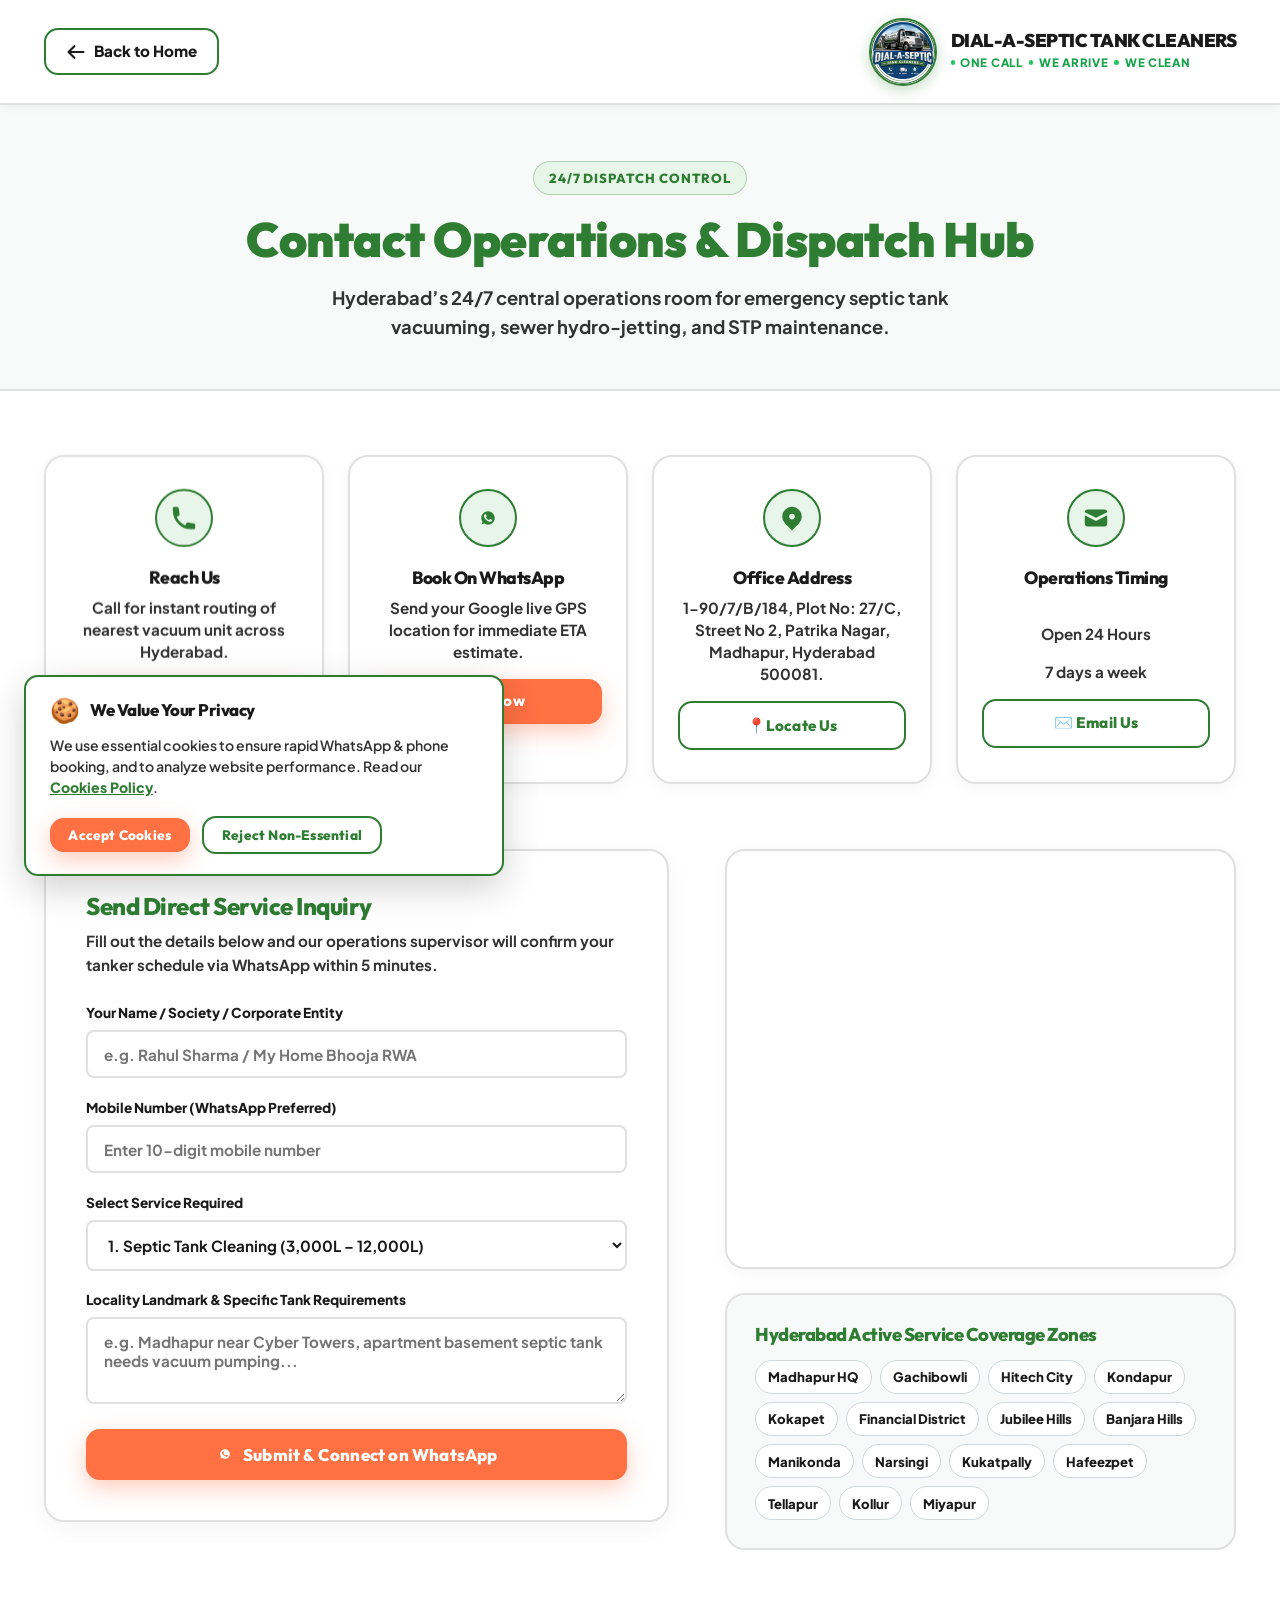
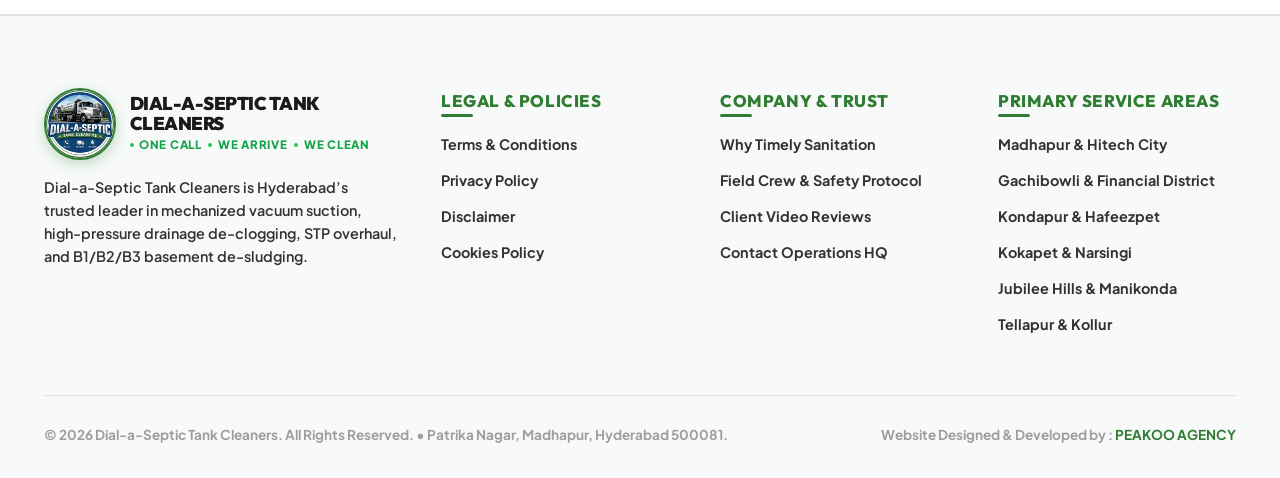
==== commit 7440ff6b: "updated new pages..(demo ready)" ====
--- a/contact.html
+++ b/contact.html
@@ -22,7 +22,7 @@
     rel="stylesheet">
 
   <!-- CSS Stylesheet -->
-  <link rel="stylesheet" href="styles.css">
+  <link rel="stylesheet" href="styles.css?v=4">
 </head>
 
 <body>
--- a/styles.css
+++ b/styles.css
@@ -329,6 +329,7 @@
   margin-top: 2px;
   display: flex;
   align-items: center;
+  white-space: nowrap;
 }
 
 .logo-dot {
@@ -2145,27 +2146,106 @@
 }
 
 @media (max-width: 768px) {
+  .header-nav {
+    border-bottom: 1.5px solid var(--neutral-border);
+  }
+
+  .nav-container {
+    padding: 0.65rem 1rem;
+    align-items: center;
+    gap: 0.75rem;
+    position: relative;
+  }
+
+  .brand-logo {
+    display: flex;
+    align-items: center;
+    gap: 0.65rem;
+    min-width: 0;
+    flex: 1;
+  }
+
+  .brand-logo-img {
+    width: 48px;
+    height: 48px;
+    border-width: 2px;
+    flex-shrink: 0;
+  }
+
+  .logo-text-col {
+    display: flex;
+    flex-direction: column;
+    justify-content: center;
+    min-width: 0;
+  }
+
+  .logo-main-title {
+    font-size: clamp(0.92rem, 3.8vw, 1.05rem);
+    font-weight: 900;
+    line-height: 1.15;
+    letter-spacing: -0.3px;
+    white-space: normal;
+  }
+
+  .logo-subtitle {
+    font-size: clamp(0.58rem, 2.2vw, 0.68rem);
+    letter-spacing: 0.3px;
+    margin-top: 2px;
+    white-space: nowrap;
+    overflow: hidden;
+    text-overflow: ellipsis;
+  }
+
+  .logo-dot {
+    width: 3.5px;
+    height: 3.5px;
+    margin: 0 4px;
+    flex-shrink: 0;
+  }
+
+  .mobile-toggle {
+    display: inline-flex;
+    align-items: center;
+    justify-content: center;
+    width: 42px;
+    height: 42px;
+    padding: 0;
+    border-radius: var(--radius-sm);
+    flex-shrink: 0;
+    color: var(--neutral-dark);
+    background: transparent;
+  }
+
+  .mobile-toggle svg {
+    width: 26px;
+    height: 26px;
+  }
+
   .nav-menu {
     position: fixed;
-    top: 70px;
+    top: 64px;
     left: 0;
     right: 0;
     background: #FFFFFF;
     flex-direction: column;
-    padding: 2rem 1.5rem;
-    gap: 1.25rem;
+    padding: 1.5rem 1.25rem;
+    gap: 0.75rem;
     border-bottom: 2px solid var(--neutral-border);
-    transform: translateY(-120%);
-    transition: transform 0.3s ease;
-    box-shadow: 0 10px 25px rgba(0, 0, 0, 0.1);
+    transform: translateY(-130%);
+    transition: transform 0.3s cubic-bezier(0.16, 1, 0.3, 1);
+    box-shadow: 0 12px 30px rgba(0, 0, 0, 0.12);
   }
 
   .nav-menu.open {
     transform: translateY(0);
   }
 
-  .mobile-toggle {
+  .nav-item a {
     display: block;
+    padding: 0.7rem 0.9rem;
+    font-size: 1rem;
+    font-weight: 800;
+    border-radius: var(--radius-sm);
   }
 
   .nav-actions,
@@ -2175,11 +2255,6 @@
 
   .nav-item.mobile-only {
     display: block;
-  }
-
-  .brand-logo-img {
-    width: 58px;
-    height: 58px;
   }
 
   .sticky-mobile-bar {
@@ -2337,27 +2412,78 @@
   }
 }
 
-@media (max-width: 375px) {
+@media (max-width: 480px) {
+  .nav-container {
+    padding: 0.55rem 0.85rem;
+    gap: 0.5rem;
+  }
+
+  .brand-logo {
+    gap: 0.55rem;
+  }
+
   .brand-logo-img {
-    width: 44px;
-    height: 44px;
+    width: 42px;
+    height: 42px;
+  }
+
+  .logo-main-title {
+    font-size: clamp(0.85rem, 3.8vw, 0.95rem);
+  }
+
+  .logo-subtitle {
+    font-size: 0.58rem;
+    letter-spacing: 0.2px;
+  }
+
+  .logo-dot {
+    margin: 0 3px;
+  }
+
+  .mobile-toggle {
+    width: 38px;
+    height: 38px;
+  }
+
+  .mobile-toggle svg {
+    width: 24px;
+    height: 24px;
+  }
+
+  .nav-menu {
+    top: 58px;
+  }
+}
+
+@media (max-width: 360px) {
+  .nav-container {
+    padding: 0.45rem 0.65rem;
+  }
+
+  .brand-logo-img {
+    width: 38px;
+    height: 38px;
+  }
+
+  .logo-main-title {
+    font-size: 0.8rem;
+  }
+
+  .logo-subtitle {
+    display: none;
+  }
+
+  .nav-menu {
+    top: 54px;
   }
 
   .section-head h2,
   .section-header h2,
   .section-title {
-    font-size: 1.2rem;
+    font-size: 1.18rem;
     white-space: normal;
     line-height: 1.25;
     letter-spacing: -0.3px;
-  }
-
-  .logo-main-title {
-    font-size: 0.88rem;
-  }
-
-  .logo-subtitle {
-    display: none;
   }
 
   .hero-feature-card {
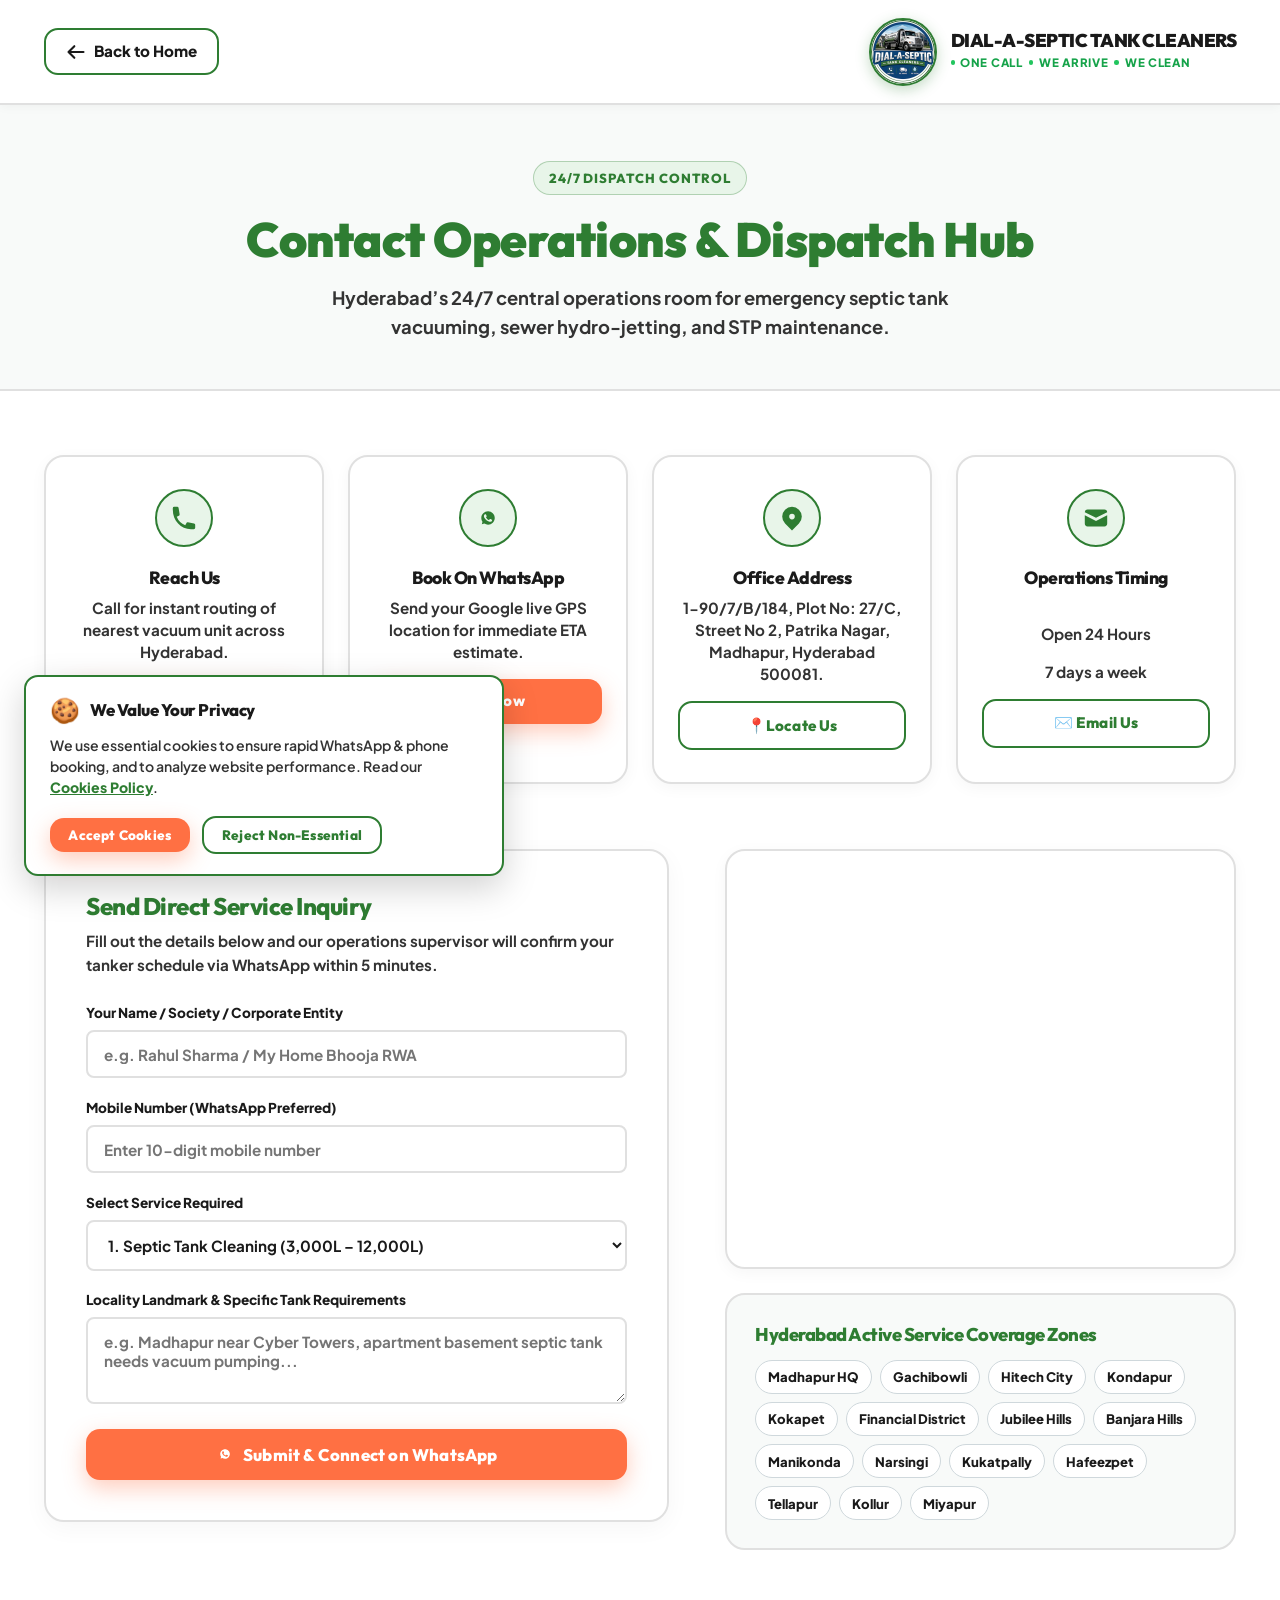
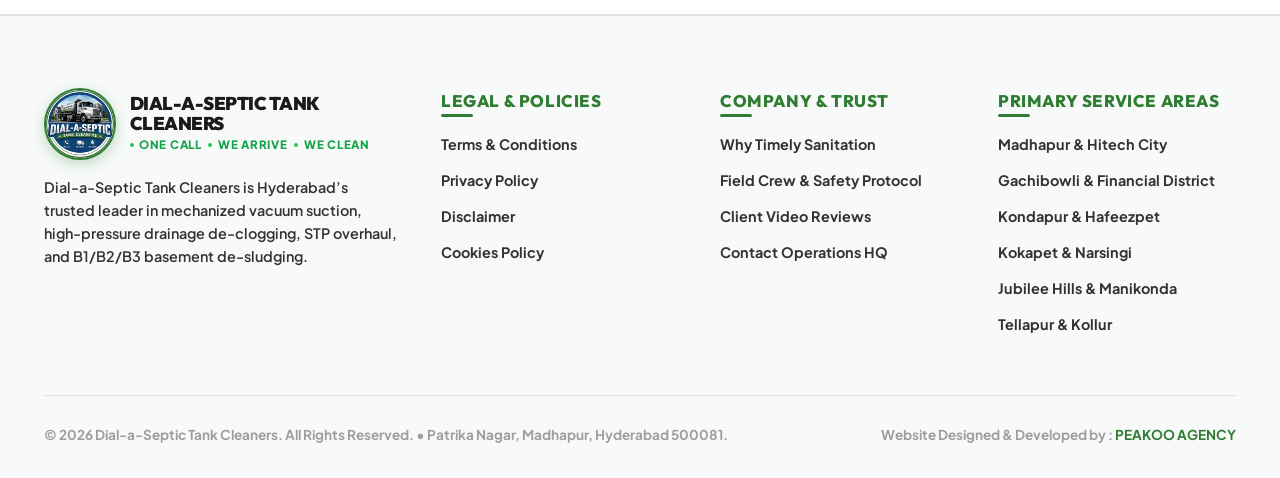
==== commit 7fe9fa8b: "updated new pages..(demo ready)" ====
--- a/contact.html
+++ b/contact.html
@@ -22,7 +22,7 @@
     rel="stylesheet">
 
   <!-- CSS Stylesheet -->
-  <link rel="stylesheet" href="styles.css?v=4">
+  <link rel="stylesheet" href="styles.css?v=5">
 </head>
 
 <body>
--- a/styles.css
+++ b/styles.css
@@ -2922,9 +2922,10 @@
 
 .legal-card p {
   font-size: 0.95rem;
-  line-height: 1.75;
-  color: var(--neutral-dark);
-  margin-bottom: 1rem;
+  line-height: 1.72;
+  color: #374151;
+  font-weight: 500;
+  margin-bottom: 0.85rem;
 }
 
 .legal-card p:last-child {
@@ -2933,18 +2934,20 @@
 
 .legal-card ul,
 .legal-card ol {
-  margin: 0.85rem 0 1.25rem 1.4rem;
+  margin: 0.75rem 0 1.15rem 1.35rem;
   padding: 0;
 }
 
 .legal-card li {
   font-size: 0.95rem;
-  line-height: 1.7;
-  color: var(--neutral-dark);
-  margin-bottom: 0.6rem;
-}
-
-.legal-card strong {
+  line-height: 1.68;
+  color: #374151;
+  font-weight: 500;
+  margin-bottom: 0.55rem;
+}
+
+.legal-card strong,
+.legal-card b {
   color: var(--neutral-dark);
   font-weight: 800;
 }
@@ -3051,23 +3054,28 @@
   }
 
   .legal-sidebar {
-    display: block;
-    width: 100%;
+    position: sticky;
+    top: 58px;
+    z-index: 95;
+    background: #FFFFFF;
+    border-bottom: 1.5px solid var(--neutral-border);
+    box-shadow: 0 4px 14px rgba(0, 0, 0, 0.05);
+    margin: 0 -1.5rem 1.25rem -1.5rem;
+    padding: 0.55rem 1.5rem;
+    width: calc(100% + 3rem);
   }
 
   .legal-sidebar-sticky {
     position: static;
-    padding: 0.85rem 1rem;
-    background: var(--clean-bg-soft);
-    border: 1px solid var(--neutral-border);
-    border-radius: var(--radius-md);
+    padding: 0;
+    background: transparent;
+    border: none;
+    border-radius: 0;
     box-shadow: none;
   }
 
   .legal-sidebar-title {
-    font-size: 0.92rem;
-    padding-bottom: 0.45rem;
-    margin-bottom: 0.45rem;
+    display: none;
   }
 
   /* Horizontal swipeable chip bar for quick jump */
@@ -3078,7 +3086,7 @@
     overflow-x: auto;
     gap: 0.5rem;
     max-height: none;
-    padding: 0.2rem 0 0.4rem 0;
+    padding: 0.2rem 0 0.3rem 0;
     scrollbar-width: none;
     -ms-overflow-style: none;
     -webkit-overflow-scrolling: touch;
@@ -3090,27 +3098,27 @@
 
   .toc-link {
     white-space: nowrap;
-    background: #FFFFFF;
+    background: var(--clean-bg-soft);
     border: 1.5px solid var(--neutral-border);
     border-radius: var(--radius-full);
-    padding: 0.4rem 0.85rem;
+    padding: 0.42rem 0.95rem;
     font-size: 0.82rem;
     font-weight: 700;
+    color: var(--neutral-dark);
     flex-shrink: 0;
     transition: all 0.2s ease;
   }
 
   .toc-link:hover {
-    padding-left: 0.85rem;
     border-color: var(--primary-brand);
+    color: var(--primary-brand);
   }
 
   .toc-link.active {
     background: var(--primary-brand);
-    color: #FFFFFF;
+    color: #FFFFFF !important;
     border-color: var(--primary-brand);
-    padding-left: 0.85rem;
-    border-left: 1.5px solid var(--primary-brand);
+    box-shadow: 0 2px 8px rgba(46, 125, 50, 0.25);
   }
 
   .legal-sidebar-card {
@@ -3118,89 +3126,149 @@
   }
 
   .legal-card {
-    padding: 1.5rem 1.25rem;
+    padding: 1.65rem 1.35rem;
     margin-bottom: 1.25rem;
-    scroll-margin-top: 80px;
+    scroll-margin-top: 125px;
   }
 }
 
 /* Standard & Small Mobile Devices (<= 640px) */
 @media (max-width: 640px) {
   .legal-main-section {
-    padding: 1.25rem 0 2.5rem 0;
+    padding: 1rem 0 2.5rem 0;
   }
 
   .legal-hero {
-    padding: 2rem 0 1.5rem 0;
+    padding: 2.25rem 0 1.65rem 0;
   }
 
   .contact-hero-title {
-    font-size: clamp(1.55rem, 6.5vw, 2.1rem);
-    margin-bottom: 0.65rem;
+    font-size: clamp(1.65rem, 6.8vw, 2.25rem);
+    line-height: 1.2;
+    margin-bottom: 0.5rem;
   }
 
   .contact-hero-sub {
     font-size: 0.92rem;
-    line-height: 1.5;
+    line-height: 1.55;
     padding: 0 0.5rem;
   }
 
   .legal-meta-badge {
+    margin-top: 0.85rem;
+    gap: 0.45rem;
+  }
+
+  .legal-sep {
+    display: none;
+  }
+
+  .legal-meta-badge span:not(.legal-sep) {
+    background: #FFFFFF;
+    border: 1px solid var(--neutral-border);
+    border-radius: var(--radius-full);
+    padding: 0.28rem 0.72rem;
     font-size: 0.76rem;
-    gap: 0.35rem;
-    margin-top: 0.75rem;
+    font-weight: 700;
+    color: var(--neutral-medium);
+    box-shadow: 0 1px 3px rgba(0, 0, 0, 0.04);
+  }
+
+  .legal-sidebar {
+    margin: 0 -1rem 1rem -1rem;
+    padding: 0.5rem 1rem;
+    width: calc(100% + 2rem);
+    top: 56px;
   }
 
   .legal-card {
-    padding: 1.15rem 1rem;
-    margin-bottom: 1rem;
-    border-radius: var(--radius-sm);
-    scroll-margin-top: 75px;
+    padding: 1.25rem 1.05rem;
+    margin-bottom: 1.15rem;
+    border-radius: var(--radius-md);
+    scroll-margin-top: 115px;
   }
 
   .legal-section-header {
-    gap: 0.5rem;
-    margin-bottom: 0.75rem;
-    padding-bottom: 0.6rem;
+    display: flex;
+    align-items: flex-start;
+    gap: 0.65rem;
+    margin-bottom: 0.85rem;
+    padding-bottom: 0.65rem;
+    border-bottom: 1.5px solid var(--neutral-border);
   }
 
   .legal-section-num {
-    width: 28px;
-    height: 28px;
-    font-size: 0.85rem;
-    border-radius: 4px;
+    width: 30px;
+    height: 30px;
+    font-size: 0.88rem;
+    font-weight: 900;
+    border-radius: 6px;
+    margin-top: 2px;
   }
 
   .legal-section-title {
-    font-size: 1.1rem;
-    line-height: 1.3;
+    font-size: clamp(1.08rem, 4.2vw, 1.22rem);
+    line-height: 1.28;
+    margin: 0;
   }
 
   .legal-card p {
-    font-size: 0.88rem;
-    line-height: 1.6;
+    font-size: 0.9rem;
+    line-height: 1.65;
     margin-bottom: 0.65rem;
   }
 
   .legal-card ul,
   .legal-card ol {
-    margin: 0.5rem 0 0.75rem 1.1rem;
+    margin: 0.5rem 0 0.75rem 1.15rem;
   }
 
   .legal-card li {
-    font-size: 0.88rem;
+    font-size: 0.9rem;
+    line-height: 1.6;
+    margin-bottom: 0.45rem;
+  }
+
+  .legal-callout {
+    padding: 0.85rem 1rem;
+    font-size: 0.86rem;
     line-height: 1.55;
+    margin: 0.85rem 0;
+    border-radius: 0 var(--radius-sm) var(--radius-sm) 0;
+  }
+
+  /* Cookies page interactive preference card on mobile */
+  .cookie-pref-box {
+    background: var(--clean-bg-soft);
+    border: 1.5px solid var(--neutral-border);
+    border-radius: var(--radius-md);
+    padding: 1.25rem 1rem;
+    margin: 1.25rem 0;
+  }
+
+  .cookie-pref-header {
+    margin-bottom: 1rem;
+  }
+
+  .cookie-pref-header h4 {
+    font-size: 1rem;
+    font-weight: 800;
+    color: var(--neutral-dark);
     margin-bottom: 0.35rem;
   }
 
-  .legal-callout {
-    padding: 0.75rem 0.85rem;
-    font-size: 0.84rem;
-    line-height: 1.5;
-    margin: 0.75rem 0;
-  }
-
-  /* Cookies page interactive preference card on mobile */
+  .cookie-pref-header p {
+    font-size: 0.82rem;
+    color: var(--supporting-neutral);
+    margin: 0 !important;
+  }
+
+  .cookie-pref-actions {
+    display: flex;
+    gap: 0.65rem;
+    flex-wrap: wrap;
+  }
+
   #cookieCurrentStatus {
     display: inline-block;
   }
@@ -3210,6 +3278,8 @@
     width: 100%;
     text-align: center;
     justify-content: center;
+    padding: 0.65rem 1rem;
+    font-size: 0.92rem;
   }
 }
 
@@ -3220,7 +3290,7 @@
   }
 
   .legal-card {
-    padding: 1rem 0.85rem;
+    padding: 1.05rem 0.85rem;
   }
 
   .legal-section-title {
@@ -3228,8 +3298,8 @@
   }
 
   .toc-link {
-    padding: 0.35rem 0.65rem;
-    font-size: 0.75rem;
+    padding: 0.38rem 0.75rem;
+    font-size: 0.76rem;
   }
 }
 
